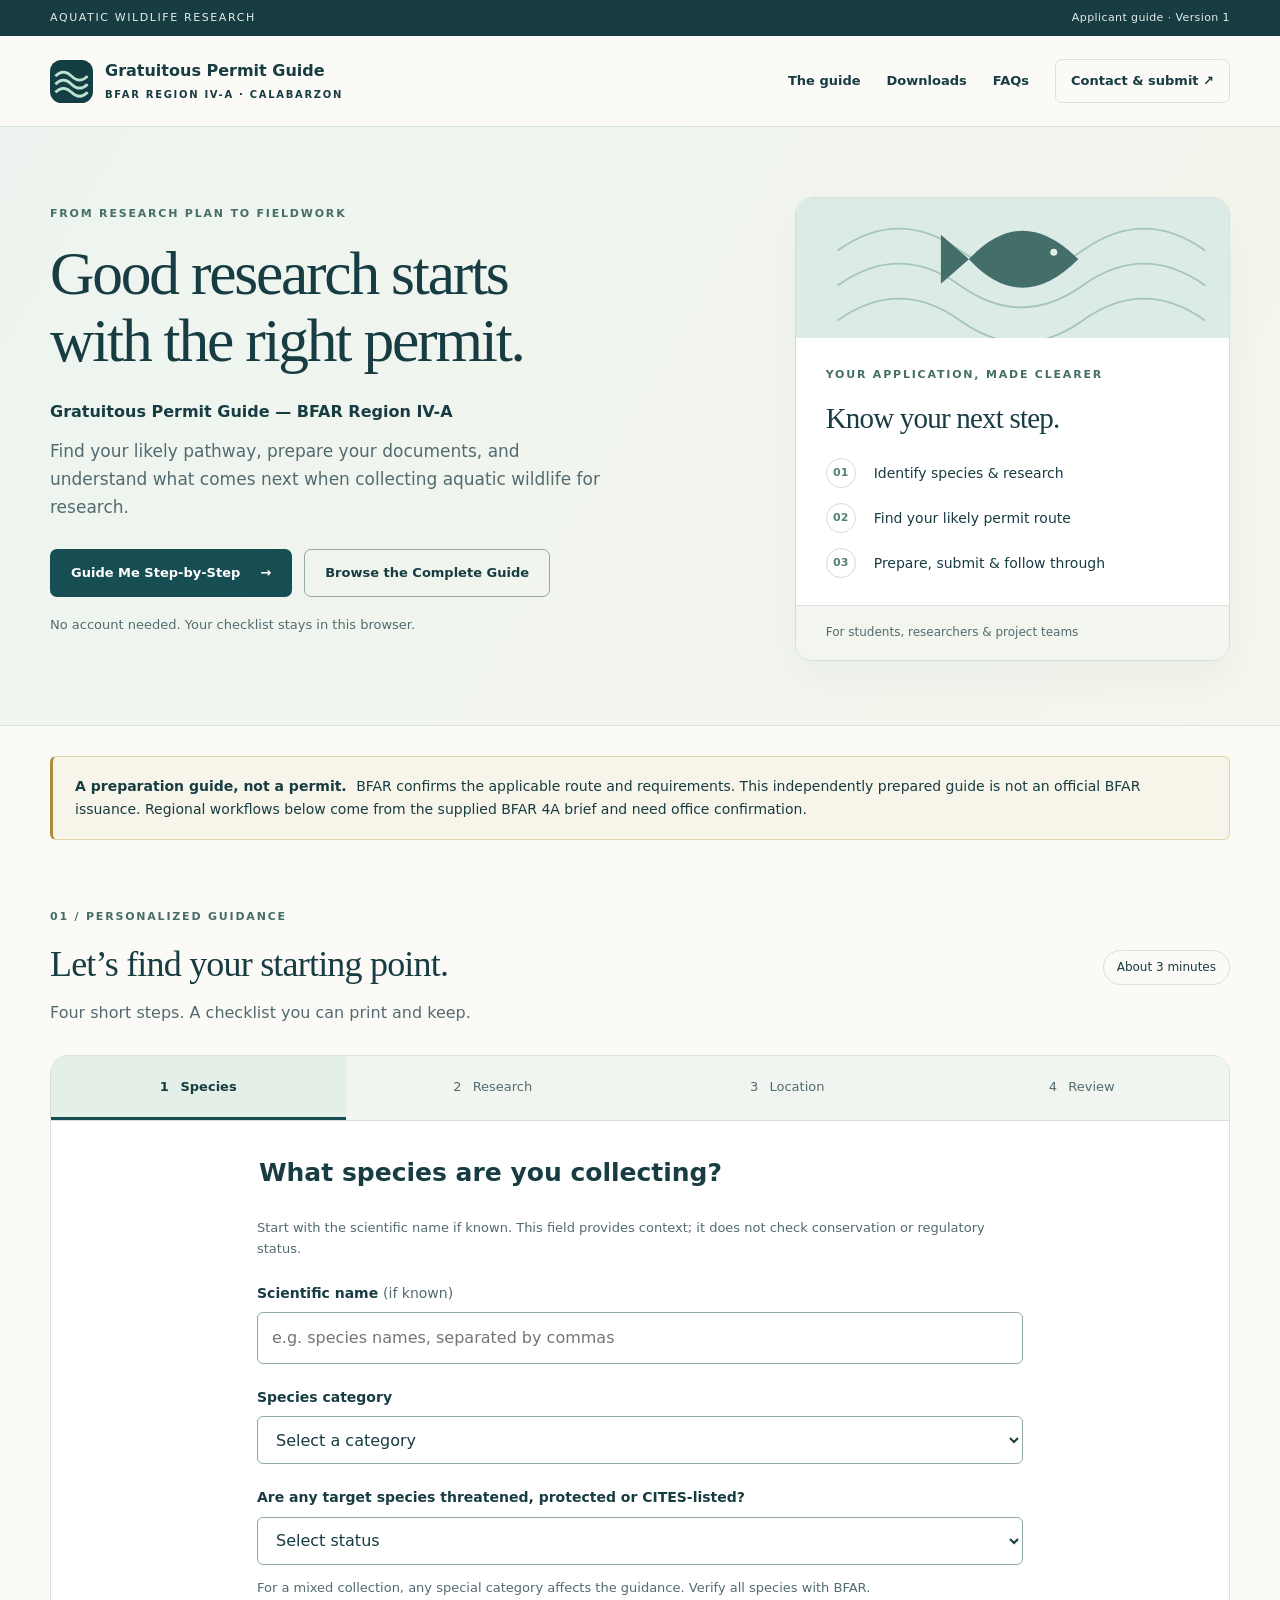
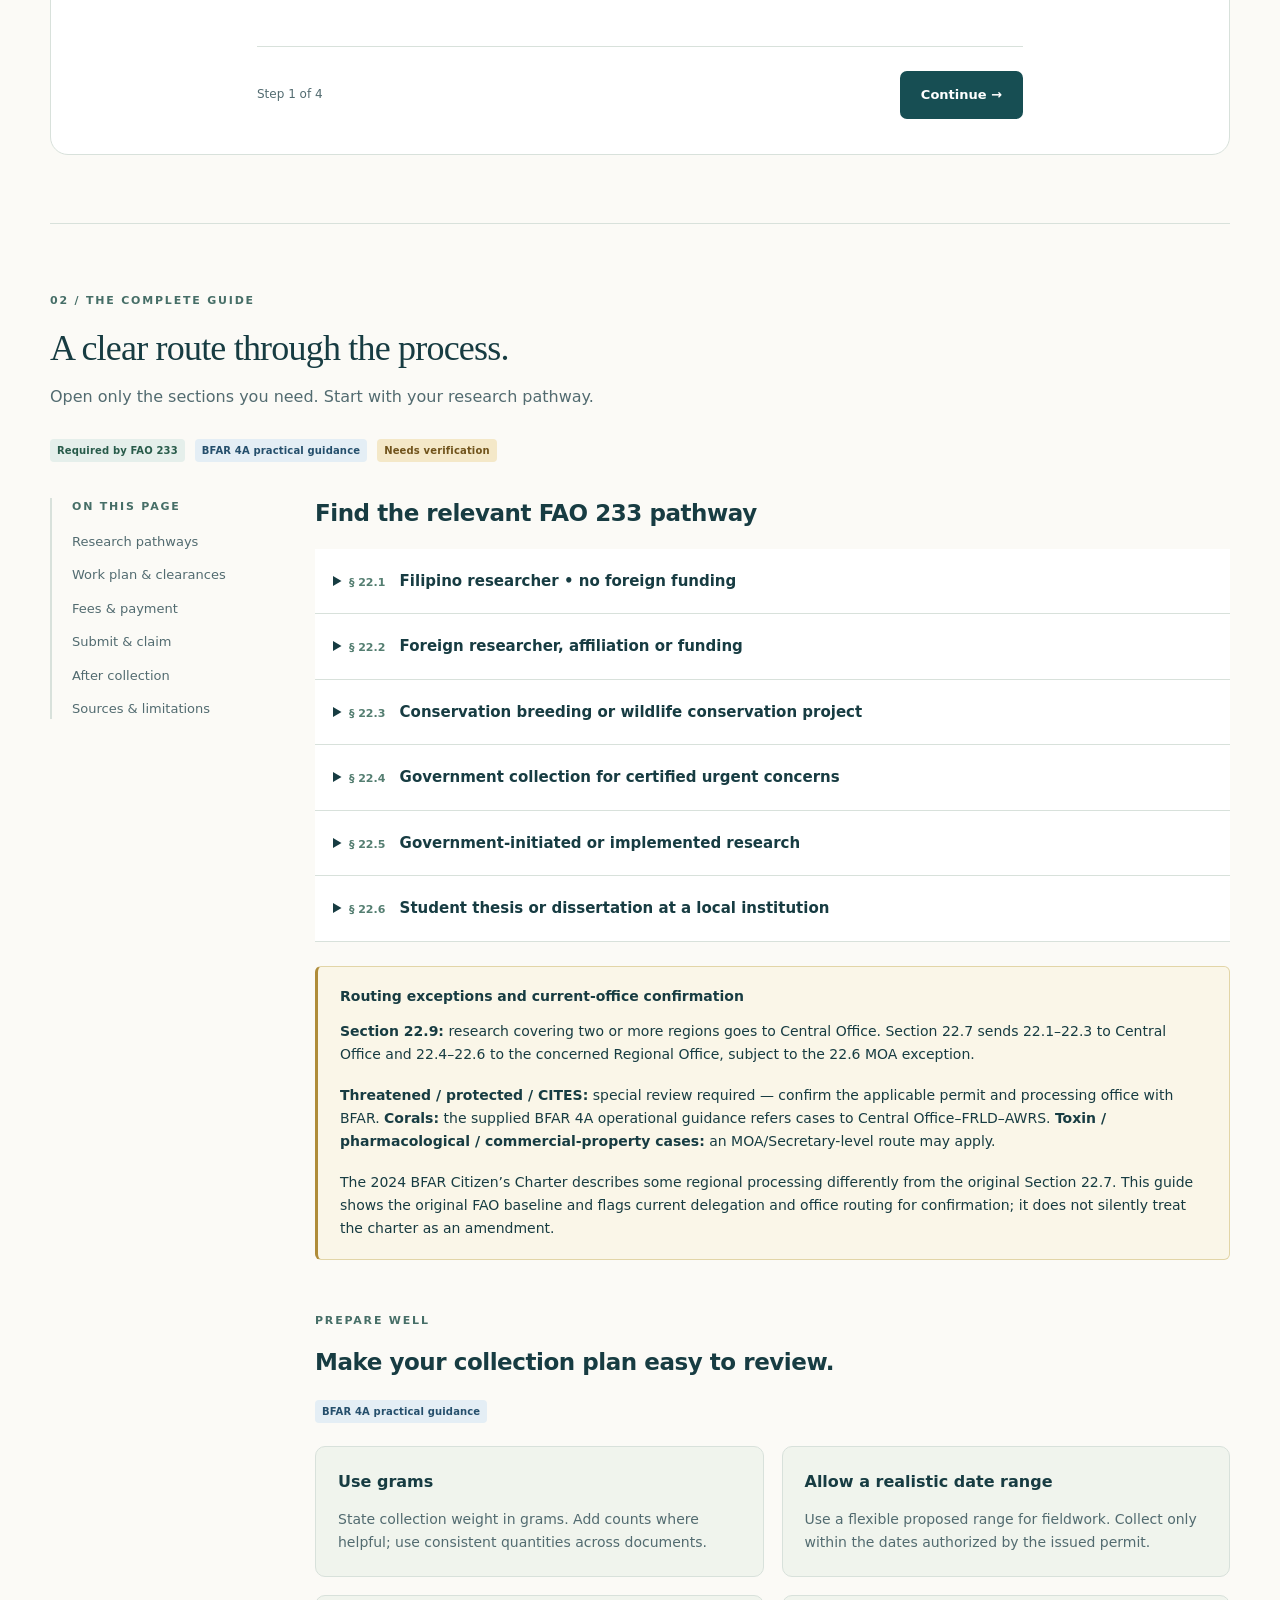
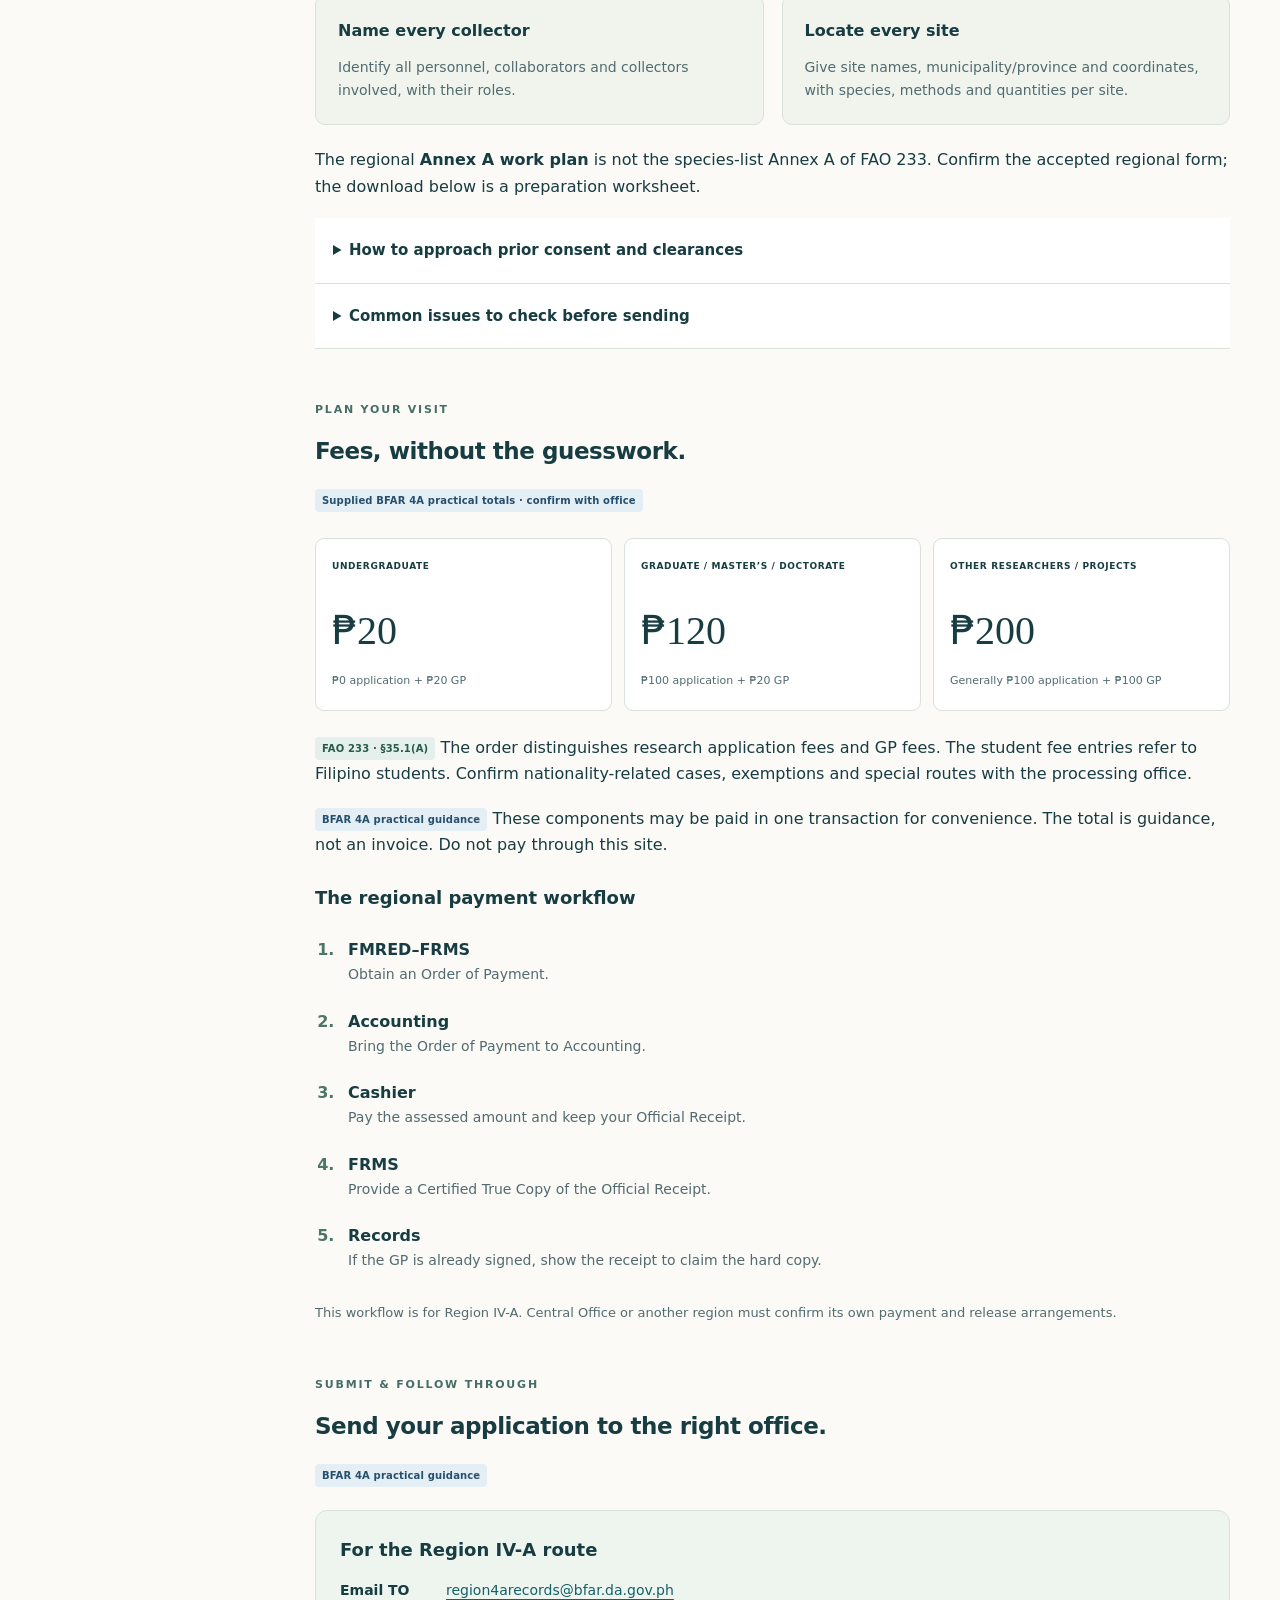
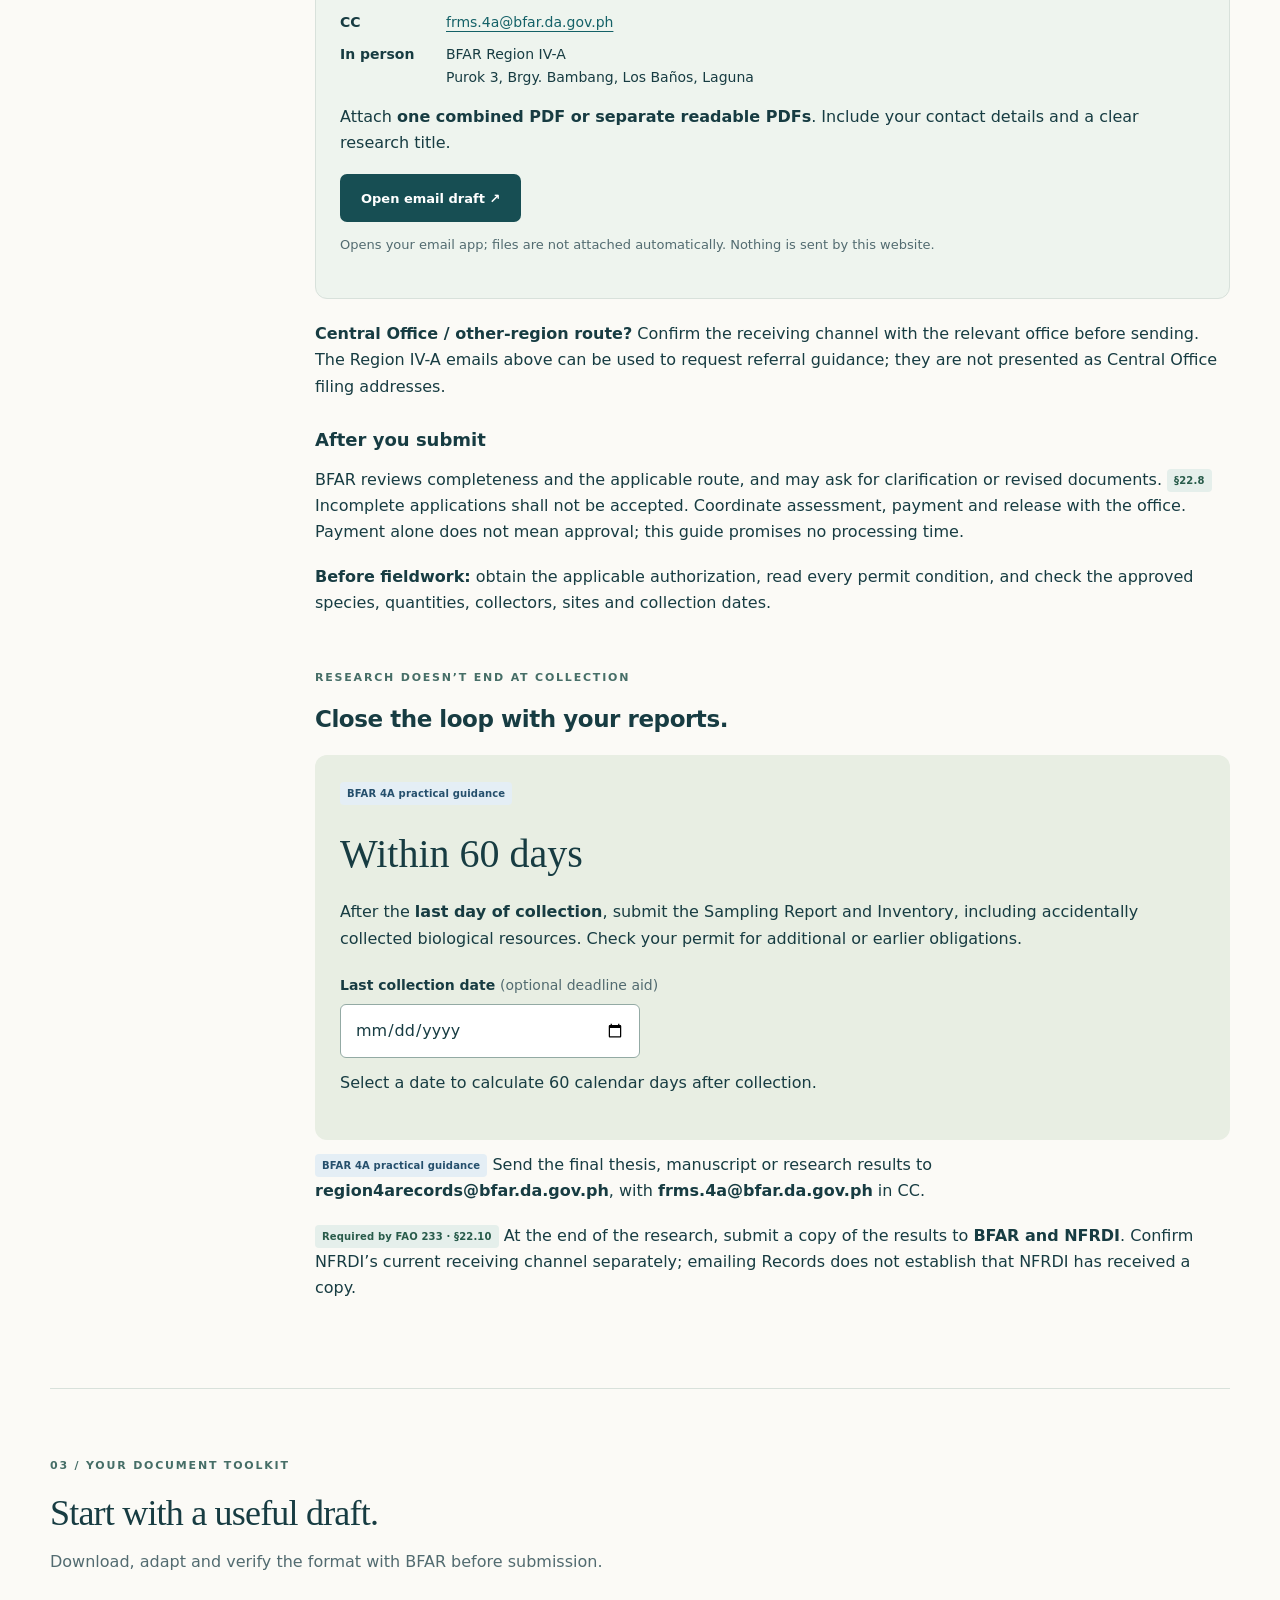
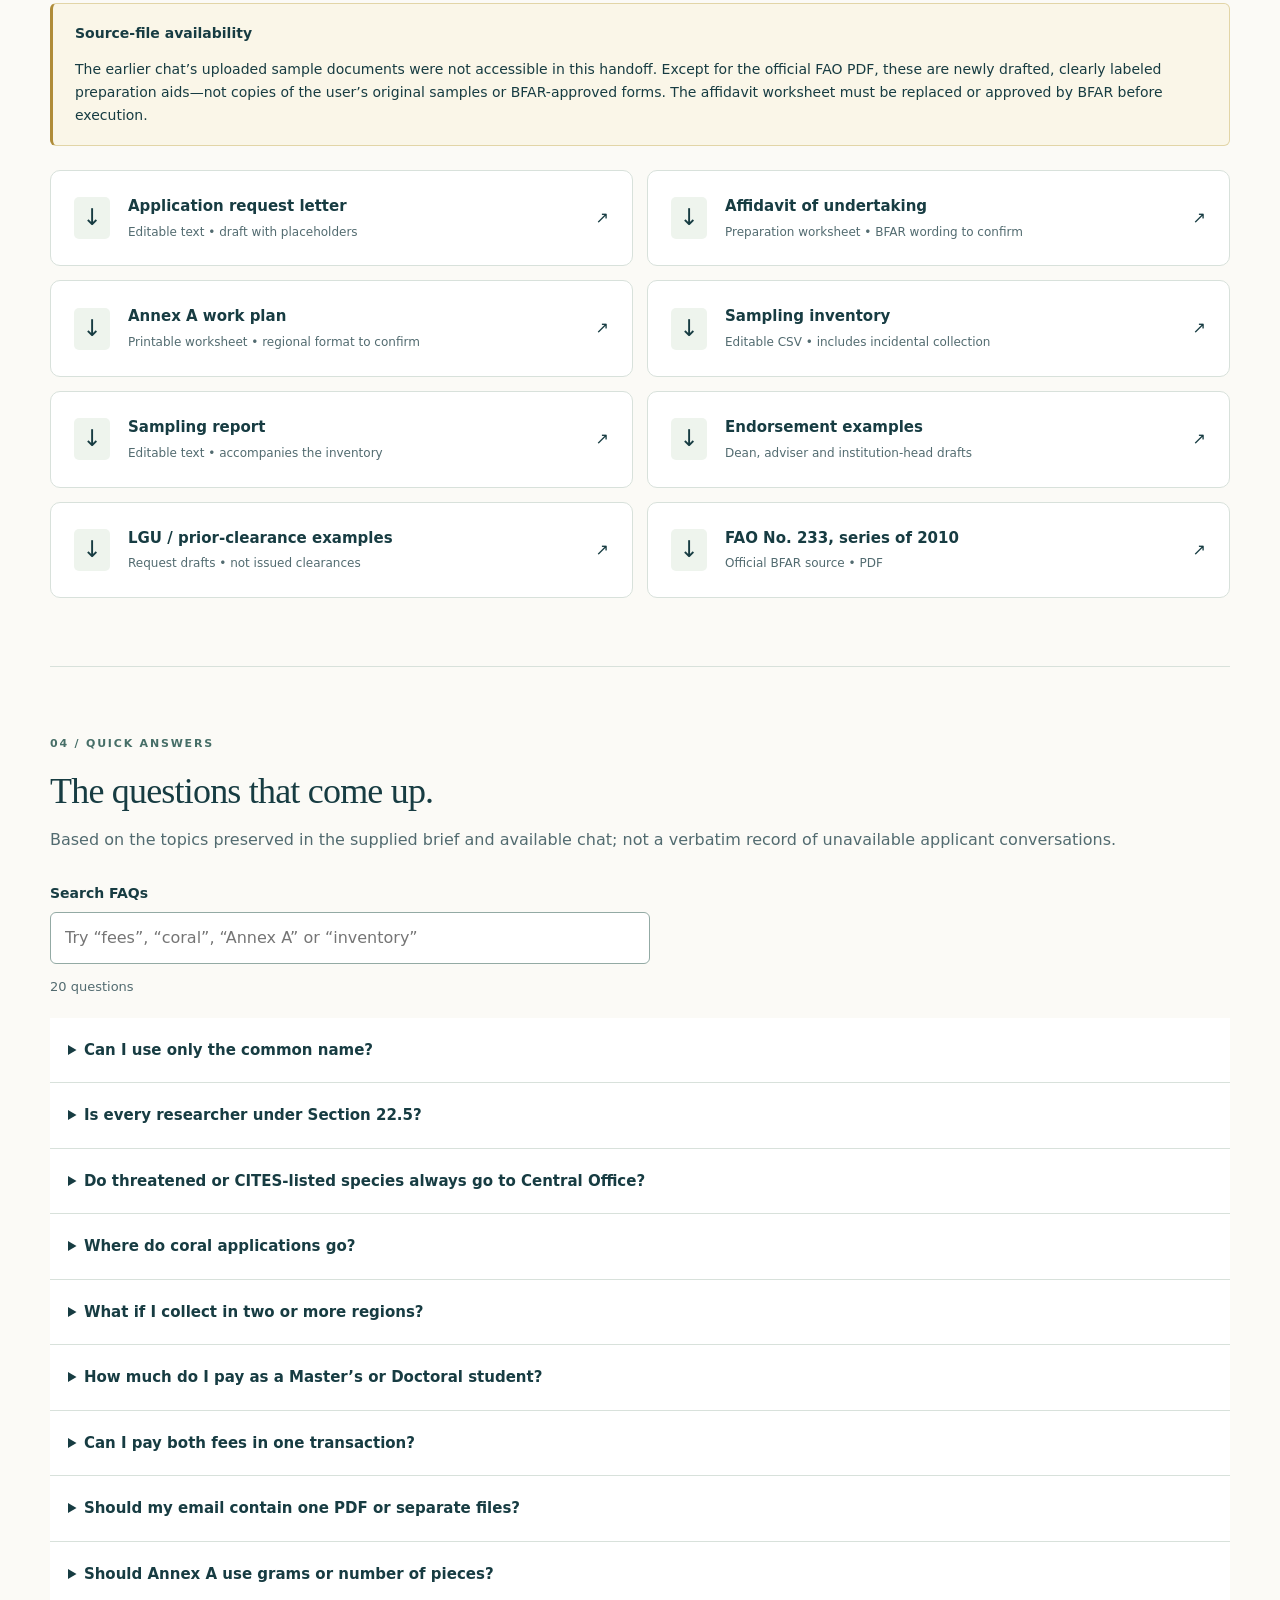
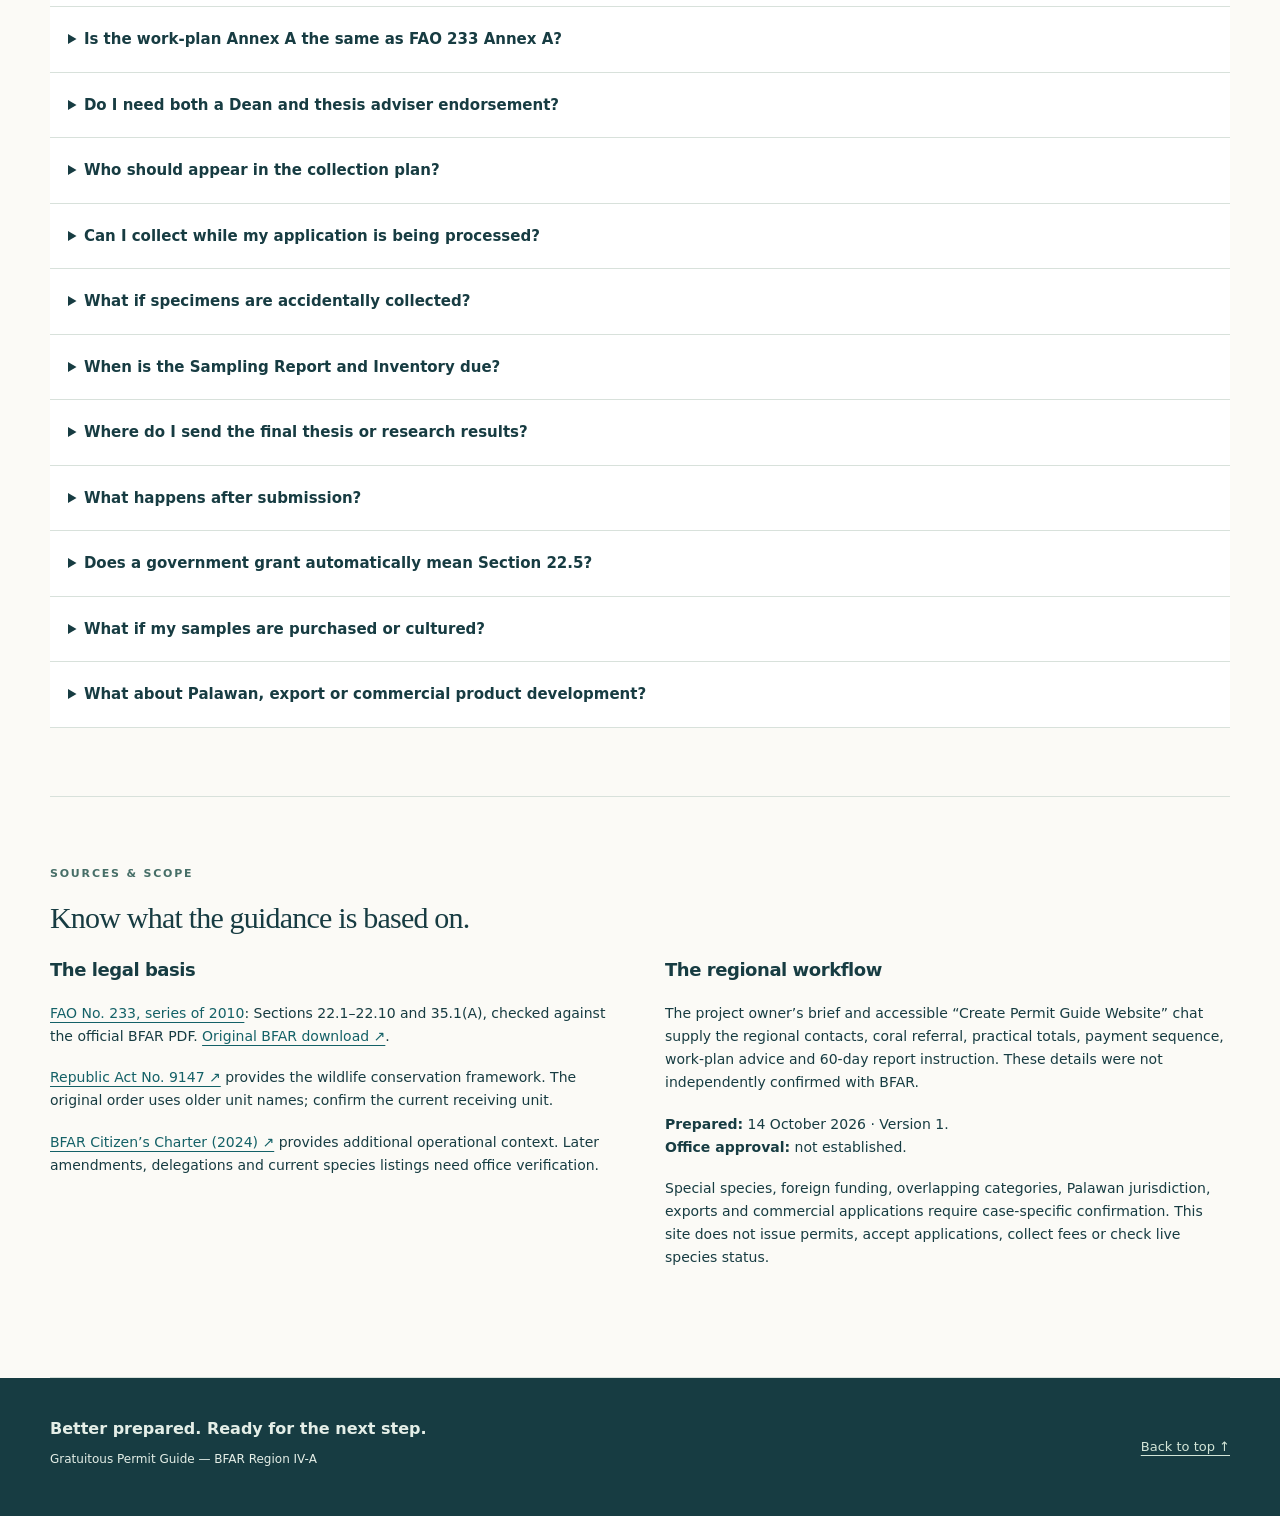
==== index.html @ 5c2b2034 "Add files via upload" ====
<!doctype html>
<html lang="en"><head><meta charset="utf-8"><meta name="viewport" content="width=device-width,initial-scale=1"><meta name="theme-color" content="#123e44"><meta name="description" content="Prepare your aquatic wildlife research permit application: pathways, checklists, fees and BFAR Region IV-A submission guidance."><title>Gratuitous Permit Guide — BFAR Region IV-A</title><link rel="icon" href="assets/mark.svg" type="image/svg+xml"><link rel="stylesheet" href="styles.css"><script defer src="data.js"></script><script defer src="script.js"></script></head>
<body><a class="skip-link" href="#main">Skip to main content</a><div class="utility"><div class="wrap">AQUATIC WILDLIFE RESEARCH <span>Applicant guide · Version 1</span></div></div>
<header class="site-header"><div class="wrap header-inner"><a class="brand" href="#home" aria-label="Permit guide home"><img src="assets/mark.svg" alt="" width="43" height="43"><span>Gratuitous Permit Guide<small>BFAR REGION IV-A · CALABARZON</small></span></a><nav aria-label="Main navigation"><a href="#guide">The guide</a><a href="#downloads">Downloads</a><a href="#faqs">FAQs</a><a href="#contact" class="contact-nav">Contact & submit ↗</a></nav></div></header>
<main id="main"><section class="hero" id="home"><div class="wrap hero-grid"><div><p class="eyebrow">FROM RESEARCH PLAN TO FIELDWORK</p><h1>Good research starts<br>with the right permit.</h1><p class="hero-copy">Gratuitous Permit Guide — BFAR Region IV-A</p><p class="hero-sub">Find your likely pathway, prepare your documents, and understand what comes next when collecting aquatic wildlife for research.</p><div class="hero-actions"><a href="#wizard" class="button primary" id="start-guide">Guide Me Step-by-Step <span aria-hidden="true">→</span></a><a href="#guide" class="button secondary">Browse the Complete Guide</a></div><p class="micro">No account needed. Your checklist stays in this browser.</p></div><aside class="hero-card"><div class="water-art" aria-hidden="true"><svg viewBox="0 0 400 160"><path d="M0 60Q70 10 140 60T280 60T420 60M0 100Q70 50 140 100T280 100T420 100M0 140Q70 90 140 140T280 140T420 140"/><path class="fish" d="M150 70Q210 5 275 70Q210 135 150 70L118 42V98Z"/><circle cx="247" cy="62" r="4"/></svg></div><p class="eyebrow">YOUR APPLICATION, MADE CLEARER</p><h2>Know your next step.</h2><ol class="hero-steps"><li><b>01</b> Identify species & research</li><li><b>02</b> Find your likely permit route</li><li><b>03</b> Prepare, submit & follow through</li></ol><div class="card-foot">For students, researchers & project teams</div></aside></div></section>
<div class="wrap"><div class="notice intro-notice"><strong>A preparation guide, not a permit.</strong> BFAR confirms the applicable route and requirements. This independently prepared guide is not an official BFAR issuance. Regional workflows below come from the supplied BFAR 4A brief and need office confirmation.</div>
<section id="wizard" class="section wizard-section"><div class="section-heading"><div><p class="eyebrow">01 / PERSONALIZED GUIDANCE</p><h2>Let’s find your starting point.</h2><p>Four short steps. A checklist you can print and keep.</p></div><span class="pill">About 3 minutes</span></div><noscript><div class="notice">Enable JavaScript to use the interactive guide. All pathways, fees, downloads and submission instructions remain available in the complete guide below.</div></noscript>
<div id="wizard-app" hidden><ol class="stepper" aria-label="Guide progress"><li aria-current="step">1 <span>Species</span></li><li>2 <span>Research</span></li><li>3 <span>Location</span></li><li>4 <span>Review</span></li></ol><form id="permit-form" novalidate>
<fieldset class="wizard-step"><legend>What species are you collecting?</legend><p class="help">Start with the scientific name if known. This field provides context; it does not check conservation or regulatory status.</p><label for="scientific">Scientific name <span class="optional">(if known)</span></label><input id="scientific" name="scientific" maxlength="400" placeholder="e.g. species names, separated by commas" autocomplete="off"><label for="species">Species category</label><select id="species" name="species" required><option value="">Select a category</option><option value="general">General aquatic species</option><option value="coral">Coral (including a mixed collection with coral)</option><option value="protected">Threatened / protected species</option><option value="cites">CITES-listed species</option><option value="properties">Known toxin / pharmacological / commercial properties</option><option value="unknown">I’m not sure</option></select><label for="status">Are any target species threatened, protected or CITES-listed?</label><select id="status" name="status" required><option value="">Select status</option><option value="no">None identified after checking</option><option value="yes">Yes</option><option value="unknown">Not yet verified</option></select><p class="help">For a mixed collection, any special category affects the guidance. Verify all species with BFAR.</p></fieldset>
<fieldset class="wizard-step" hidden><legend>What best describes your research?</legend><label for="applicant">Applicant category</label><select id="applicant" name="applicant" required><option value="">Select applicant</option><option value="undergrad">Undergraduate student</option><option value="graduate">Graduate / Master’s / Doctoral student</option><option value="researcher">Faculty / individual researcher / project team</option><option value="government">Government agency</option><option value="ngo">NGO / private organization</option><option value="foreign">Foreign researcher</option><option value="unknown">Not sure</option></select><label for="purpose">Research type</label><select id="purpose" name="purpose" required><option value="">Select research type</option><option value="thesis">Thesis / dissertation at a local academic institution</option><option value="government">Government-initiated or implemented research</option><option value="urgent">Government collection for a certified urgent concern</option><option value="conservation">Conservation breeding / propagation / wildlife conservation</option><option value="research">Other scientific research</option><option value="commercial">Commercial product development / bioprospecting</option><option value="unknown">Not sure</option></select><label for="foreign">Foreign nationality, institutional affiliation or funding?</label><select id="foreign" name="foreign" required><option value="">Select an answer</option><option value="no">No — Filipino applicant, no foreign affiliation/funding</option><option value="yes">Yes — at least one applies</option><option value="unknown">Not sure / funding not finalized</option></select><p class="help">A government grant alone does not automatically establish Section 22.5. Select who initiated or implements the research.</p></fieldset>
<fieldset class="wizard-step" hidden><legend>Where and how will you collect?</legend><label for="geography">Collection geography</label><select id="geography" name="geography" required><option value="">Select geography</option><option value="4a">One region: Region IV-A only</option><option value="other">One other region (outside Palawan)</option><option value="multi">Two or more regions</option><option value="palawan">Palawan involved — jurisdiction to confirm</option><option value="unknown">Sites not finalized</option></select><label for="sites">Collection sites / coordinates <span class="optional">(optional planning notes)</span></label><textarea id="sites" name="sites" rows="2" maxlength="800" placeholder="Municipality, province, site and coordinates if known"></textarea><label for="source">Source of specimens</label><select id="source" name="source" required><option value="">Select source</option><option value="wild">Wild / natural habitat (including mixed sources)</option><option value="cultured">Cultured / purchased / existing specimens only</option><option value="unknown">Not yet confirmed</option></select><label for="clearance">Special site conditions</label><select id="clearance" name="clearance" required><option value="">Select an answer</option><option value="yes">Protected area, ancestral domain or private/tenurial rights involved</option><option value="no">None identified</option><option value="unknown">Not yet checked</option></select></fieldset>
<fieldset class="wizard-step" hidden><legend>Check for special review.</legend><label for="properties">Any known toxin, residue, pharmacological or commercial-property issue?</label><select id="properties" name="properties" required><option value="">Select an answer</option><option value="yes">Yes</option><option value="no">None identified</option><option value="unknown">Not sure</option></select><label for="export">Will specimens or derivatives be sent outside the Philippines?</label><select id="export" name="export" required><option value="">Select an answer</option><option value="no">No</option><option value="yes">Yes</option><option value="unknown">Not decided</option></select><div class="notice"><strong>Before you continue</strong><p>Your answers produce indicative guidance, not approval or a live species-status determination. Unknown details and overlapping pathways will be flagged for BFAR review.</p></div><div id="answer-review"></div></fieldset>
<p id="form-error" role="alert"></p><div class="form-actions"><button type="button" class="button secondary" id="back">← Back</button><span id="step-count">Step 1 of 4</span><button type="submit" class="button primary" id="next">Continue →</button></div></form></div>
<section id="result" hidden aria-labelledby="result-title"><div class="result-banner"><p class="eyebrow">YOUR PREPARATION PLAN</p><h2 id="result-title" tabindex="-1">Your likely pathway</h2><p>Keep this plan with your application. BFAR makes the final determination.</p></div><div id="result-content"></div><div class="result-actions"><button class="button primary" id="print-result">Print / save as PDF</button><button class="button secondary" id="edit-answers">Edit answers</button><button class="text-button" id="reset-checklist">Clear this checklist</button></div><p id="storage-status" class="help" role="status"></p></section></section>
<section id="guide" class="section"><div class="section-heading"><div><p class="eyebrow">02 / THE COMPLETE GUIDE</p><h2>A clear route through the process.</h2><p>Open only the sections you need. Start with your research pathway.</p></div></div><div class="legend"><span class="tag legal">Required by FAO 233</span><span class="tag practice">BFAR 4A practical guidance</span><span class="tag verify">Needs verification</span></div><div class="guide-layout"><aside class="guide-index"><p class="eyebrow">ON THIS PAGE</p><a href="#pathways">Research pathways</a><a href="#work-plan">Work plan & clearances</a><a href="#fees">Fees & payment</a><a href="#contact">Submit & claim</a><a href="#after">After collection</a><a href="#sources">Sources & limitations</a></aside><div><article id="pathways"><h3>Find the relevant FAO 233 pathway</h3><details><summary><span class="section-no">§ 22.1</span> Filipino researcher • no foreign funding</summary><div class="detail-body"><p><span class="tag legal">Required by FAO 233</span> Section 22.1. Baseline processing: BFAR Central Office under Section 22.7; see exceptions below.</p><ul><li>Letter of application</li><li>Non-refundable application fee</li><li>Personal résumé</li><li>Brief research description or project proposal</li><li>Endorsement from the head of the affiliated institution; for an independent researcher, endorsement by a recognized expert from a research/academic institution or conservation organization</li><li>Site-appropriate prior consent or clearance: Indigenous Peoples’ FPIC, or concerned LGU clearance in consultation with FARMC; PAMB for protected areas, relevant rights holders and other agencies as applicable. Confirm which applies to each site; these are not interchangeable blanket clearances.</li><li>Affidavit of Undertaking; MOA with the Secretary instead where the specified toxin/pharmacological/commercial-property condition applies</li><li>GP issued by the Secretary if collection is from the wild, after completing requirements</li></ul></div></details><details><summary><span class="section-no">§ 22.2</span> Foreign researcher, affiliation or funding</summary><div class="detail-body"><p><span class="tag legal">Required by FAO 233</span> Section 22.2. Baseline processing: BFAR Central Office under Section 22.7; see exceptions below.</p><ul><li>Letter of application</li><li>Institutional profile or personal résumé</li><li>Brief research description or project proposal</li><li>Disclosure of the source of research funds</li><li>Local institution as research collaborator/counterpart and consent letter from its head</li><li>Site-appropriate prior consent or clearance: Indigenous Peoples’ FPIC, or concerned LGU clearance in consultation with FARMC; PAMB for protected areas, relevant rights holders and other agencies as applicable. Confirm which applies to each site; these are not interchangeable blanket clearances.</li><li>Non-refundable application fee</li><li>MOA between the Secretary and the proponent</li><li>GP issued by the Secretary for wild collection after completing requirements</li></ul></div></details><details><summary><span class="section-no">§ 22.3</span> Conservation breeding or wildlife conservation project</summary><div class="detail-body"><p><span class="tag legal">Required by FAO 233</span> Section 22.3. Baseline processing: BFAR Central Office under Section 22.7; see exceptions below.</p><ul><li>Letter of intent</li><li>Research/project proposal</li><li>Habitat restoration, protection and management plan for reintroduction/restocking of captive-bred individuals (captive-breeding projects only)</li><li>Acceptance letter from local collaborators (foreign applicants only)</li><li>Institutional or organizational profile</li><li>Endorsement from the institution/organization head</li><li>Disclosure of project funding source</li><li>Prior clearance under Rule 7.4 of Joint DA–DENR–PCSD AO No. 1; confirm site-specific authorities</li><li>Non-refundable application and processing fees</li></ul></div></details><details><summary><span class="section-no">§ 22.4</span> Government collection for certified urgent concerns</summary><div class="detail-body"><p><span class="tag legal">Required by FAO 233</span> Section 22.4. Conditional exemption from the scientific-research rule; confirm eligibility with BFAR.</p><ul><li>Certification by the government agency that collection addresses an urgent concern covered by Section 22.4</li><li>Prior notice to BFAR</li><li>Written research results and recommended plan of action to BFAR</li></ul></div></details><details><summary><span class="section-no">§ 22.5</span> Government-initiated or implemented research</summary><div class="detail-body"><p><span class="tag legal">Required by FAO 233</span> Section 22.5. Baseline processing: Concerned BFAR Regional Office under Section 22.7; see exceptions below.</p><ul><li>Letter of intent/application</li><li>Approved Work and Financial Plan</li><li>Research proposal</li><li>Site-appropriate prior consent or clearance: Indigenous Peoples’ FPIC, or concerned LGU clearance in consultation with FARMC; PAMB for protected areas, relevant rights holders and other agencies as applicable. Confirm which applies to each site; these are not interchangeable blanket clearances.</li><li>Grant or other agreement covering research funding</li><li>GP issued by the Regional Director for wild collection after completing requirements</li></ul></div></details><details><summary><span class="section-no">§ 22.6</span> Student thesis or dissertation at a local institution</summary><div class="detail-body"><p><span class="tag legal">Required by FAO 233</span> Section 22.6. Baseline processing: Concerned BFAR Regional Office under Section 22.7; see exceptions below.</p><ul><li>Letter of application</li><li>Certified true copy of the approved thesis proposal</li><li>Endorsement letters from the concerned Dean and thesis adviser</li><li>Site-appropriate prior consent or clearance: Indigenous Peoples’ FPIC, or concerned LGU clearance in consultation with FARMC; PAMB for protected areas, relevant rights holders and other agencies as applicable. Confirm which applies to each site; these are not interchangeable blanket clearances.</li><li>Non-refundable application fee for graduate students</li><li>Affidavit of Undertaking; MOA between the Secretary and the student where the specified toxin/pharmacological/commercial-property condition applies</li><li>GP issued by the Regional Director, or by the Secretary for species covered by MOA, for wild collection after completing requirements</li></ul></div></details><div class="notice"><strong>Routing exceptions and current-office confirmation</strong><p><b>Section 22.9:</b> research covering two or more regions goes to Central Office. Section 22.7 sends 22.1–22.3 to Central Office and 22.4–22.6 to the concerned Regional Office, subject to the 22.6 MOA exception.</p><p><b>Threatened / protected / CITES:</b> special review required — confirm the applicable permit and processing office with BFAR. <b>Corals:</b> the supplied BFAR 4A operational guidance refers cases to Central Office–FRLD–AWRS. <b>Toxin / pharmacological / commercial-property cases:</b> an MOA/Secretary-level route may apply.</p><p>The 2024 BFAR Citizen’s Charter describes some regional processing differently from the original Section 22.7. This guide shows the original FAO baseline and flags current delegation and office routing for confirmation; it does not silently treat the charter as an amendment.</p></div></article>
<article id="work-plan"><p class="eyebrow">PREPARE WELL</p><h3>Make your collection plan easy to review.</h3><span class="tag practice">BFAR 4A practical guidance</span><div class="mini-grid"><div class="small-card"><b>Use grams</b><p>State collection weight in grams. Add counts where helpful; use consistent quantities across documents.</p></div><div class="small-card"><b>Allow a realistic date range</b><p>Use a flexible proposed range for fieldwork. Collect only within the dates authorized by the issued permit.</p></div><div class="small-card"><b>Name every collector</b><p>Identify all personnel, collaborators and collectors involved, with their roles.</p></div><div class="small-card"><b>Locate every site</b><p>Give site names, municipality/province and coordinates, with species, methods and quantities per site.</p></div></div><p>The regional <b>Annex A work plan</b> is not the species-list Annex A of FAO 233. Confirm the accepted regional form; the download below is a preparation worksheet.</p><details><summary>How to approach prior consent and clearances</summary><div class="detail-body"><span class="tag legal">Required by FAO 233 · applicable subsections</span><p>Site-appropriate prior consent or clearance: Indigenous Peoples’ FPIC, or concerned LGU clearance in consultation with FARMC; PAMB for protected areas, relevant rights holders and other agencies as applicable. Confirm which applies to each site; these are not interchangeable blanket clearances.</p><p>Identify each collection site first, then ask BFAR which authority must issue the consent or clearance. Do not substitute a generic LGU letter for Indigenous Peoples’ FPIC or PAMB clearance where applicable.</p></div></details><details><summary>Common issues to check before sending</summary><div class="detail-body"><ul><li>Scientific names and quantities match across the letter, proposal and work plan.</li><li>Dean and adviser endorsements are included for the student pathway.</li><li>Scans are readable; signatures and certifications required for your pathway are present.</li><li>All sites, collectors, funding sources and special species concerns are disclosed.</li><li>Use the correct current BFAR format; illustrative downloads are not approved forms.</li></ul></div></details></article>
<article id="fees"><p class="eyebrow">PLAN YOUR VISIT</p><h3>Fees, without the guesswork.</h3><span class="tag practice">Supplied BFAR 4A practical totals · confirm with office</span><div class="fee-grid"><div class="fee-card"><small>UNDERGRADUATE</small><strong>₱20</strong><p>₱0 application + ₱20 GP</p></div><div class="fee-card"><small>GRADUATE / MASTER’S / DOCTORATE</small><strong>₱120</strong><p>₱100 application + ₱20 GP</p></div><div class="fee-card"><small>OTHER RESEARCHERS / PROJECTS</small><strong>₱200</strong><p>Generally ₱100 application + ₱100 GP</p></div></div><p><span class="tag legal">FAO 233 · §35.1(A)</span> The order distinguishes research application fees and GP fees. The student fee entries refer to Filipino students. Confirm nationality-related cases, exemptions and special routes with the processing office.</p><p><span class="tag practice">BFAR 4A practical guidance</span> These components may be paid in one transaction for convenience. The total is guidance, not an invoice. Do not pay through this site.</p><h4>The regional payment workflow</h4><ol class="flow"><li><b>FMRED–FRMS</b><span>Obtain an Order of Payment.</span></li><li><b>Accounting</b><span>Bring the Order of Payment to Accounting.</span></li><li><b>Cashier</b><span>Pay the assessed amount and keep your Official Receipt.</span></li><li><b>FRMS</b><span>Provide a Certified True Copy of the Official Receipt.</span></li><li><b>Records</b><span>If the GP is already signed, show the receipt to claim the hard copy.</span></li></ol><p class="help">This workflow is for Region IV-A. Central Office or another region must confirm its own payment and release arrangements.</p></article>
<article id="contact"><p class="eyebrow">SUBMIT & FOLLOW THROUGH</p><h3>Send your application to the right office.</h3><span class="tag practice">BFAR 4A practical guidance</span><div class="contact-card"><h4>For the Region IV-A route</h4><dl><dt>Email TO</dt><dd><a href="mailto:region4arecords@bfar.da.gov.ph?cc=frms.4a%40bfar.da.gov.ph">region4arecords@bfar.da.gov.ph</a></dd><dt>CC</dt><dd><a href="mailto:frms.4a@bfar.da.gov.ph">frms.4a@bfar.da.gov.ph</a></dd><dt>In person</dt><dd>BFAR Region IV-A<br>Purok 3, Brgy. Bambang, Los Baños, Laguna</dd></dl><p>Attach <b>one combined PDF or separate readable PDFs</b>. Include your contact details and a clear research title.</p><a class="button primary" href="mailto:region4arecords@bfar.da.gov.ph?cc=frms.4a%40bfar.da.gov.ph&subject=Gratuitous%20Permit%20Application">Open email draft ↗</a><p class="help">Opens your email app; files are not attached automatically. Nothing is sent by this website.</p></div><p><b>Central Office / other-region route?</b> Confirm the receiving channel with the relevant office before sending. The Region IV-A emails above can be used to request referral guidance; they are not presented as Central Office filing addresses.</p><h4>After you submit</h4><p>BFAR reviews completeness and the applicable route, and may ask for clarification or revised documents. <span class="tag legal">§22.8</span> Incomplete applications shall not be accepted. Coordinate assessment, payment and release with the office. Payment alone does not mean approval; this guide promises no processing time.</p><p><b>Before fieldwork:</b> obtain the applicable authorization, read every permit condition, and check the approved species, quantities, collectors, sites and collection dates.</p></article>
<article id="after"><p class="eyebrow">RESEARCH DOESN’T END AT COLLECTION</p><h3>Close the loop with your reports.</h3><div class="deadline-card"><span class="tag practice">BFAR 4A practical guidance</span><strong>Within 60 days</strong><p>After the <b>last day of collection</b>, submit the Sampling Report and Inventory, including accidentally collected biological resources. Check your permit for additional or earlier obligations.</p><label for="last-date">Last collection date <span class="optional">(optional deadline aid)</span></label><input type="date" id="last-date"><p id="deadline" role="status">Select a date to calculate 60 calendar days after collection.</p></div><p><span class="tag practice">BFAR 4A practical guidance</span> Send the final thesis, manuscript or research results to <b>region4arecords@bfar.da.gov.ph</b>, with <b>frms.4a@bfar.da.gov.ph</b> in CC.</p><p><span class="tag legal">Required by FAO 233 · §22.10</span> At the end of the research, submit a copy of the results to <b>BFAR and NFRDI</b>. Confirm NFRDI’s current receiving channel separately; emailing Records does not establish that NFRDI has received a copy.</p></article></div></div></section>
<section id="downloads" class="section downloads-section"><div class="section-heading"><div><p class="eyebrow">03 / YOUR DOCUMENT TOOLKIT</p><h2>Start with a useful draft.</h2><p>Download, adapt and verify the format with BFAR before submission.</p></div></div><div class="notice"><strong>Source-file availability</strong><p>The earlier chat’s uploaded sample documents were not accessible in this handoff. Except for the official FAO PDF, these are newly drafted, clearly labeled preparation aids—not copies of the user’s original samples or BFAR-approved forms. The affidavit worksheet must be replaced or approved by BFAR before execution.</p></div><div class="download-grid"><a class="download-card" href="downloads/application-request-letter.txt" download><span class="file-icon">↓</span><span><strong>Application request letter</strong><small>Editable text • draft with placeholders</small></span><span aria-hidden="true">↗</span></a><a class="download-card" href="downloads/affidavit-of-undertaking.txt" download><span class="file-icon">↓</span><span><strong>Affidavit of undertaking</strong><small>Preparation worksheet • BFAR wording to confirm</small></span><span aria-hidden="true">↗</span></a><a class="download-card" href="downloads/annex-a-work-plan.html" download><span class="file-icon">↓</span><span><strong>Annex A work plan</strong><small>Printable worksheet • regional format to confirm</small></span><span aria-hidden="true">↗</span></a><a class="download-card" href="downloads/inventory-format.csv" download><span class="file-icon">↓</span><span><strong>Sampling inventory</strong><small>Editable CSV • includes incidental collection</small></span><span aria-hidden="true">↗</span></a><a class="download-card" href="downloads/sampling-report.txt" download><span class="file-icon">↓</span><span><strong>Sampling report</strong><small>Editable text • accompanies the inventory</small></span><span aria-hidden="true">↗</span></a><a class="download-card" href="downloads/endorsement-examples.txt" download><span class="file-icon">↓</span><span><strong>Endorsement examples</strong><small>Dean, adviser and institution-head drafts</small></span><span aria-hidden="true">↗</span></a><a class="download-card" href="downloads/prior-clearance-examples.txt" download><span class="file-icon">↓</span><span><strong>LGU / prior-clearance examples</strong><small>Request drafts • not issued clearances</small></span><span aria-hidden="true">↗</span></a><a class="download-card" href="downloads/FAO-233-s-2010.pdf" download><span class="file-icon">↓</span><span><strong>FAO No. 233, series of 2010</strong><small>Official BFAR source • PDF</small></span><span aria-hidden="true">↗</span></a></div></section>
<section id="faqs" class="section"><div class="section-heading"><div><p class="eyebrow">04 / QUICK ANSWERS</p><h2>The questions that come up.</h2><p>Based on the topics preserved in the supplied brief and available chat; not a verbatim record of unavailable applicant conversations.</p></div></div><div class="search-box"><label for="faq-search">Search FAQs</label><input type="search" id="faq-search" placeholder="Try “fees”, “coral”, “Annex A” or “inventory”"><p id="faq-count" class="help" role="status">20 questions</p></div><div id="faq-list"><details class="faq-item"><summary>Can I use only the common name?</summary><div class="detail-body"><p>Include the scientific name if known and verify the identification and regulatory status with BFAR. This guide does not look up species status. An unknown status triggers special review.</p></div></details><details class="faq-item"><summary>Is every researcher under Section 22.5?</summary><div class="detail-body"><p>No. Section 22.5 concerns government-initiated or implemented research. Filipino researchers without foreign funding may fall under 22.1; foreign affiliation/funding under 22.2; qualifying conservation projects under 22.3. A fee category does not determine the section.</p></div></details><details class="faq-item"><summary>Do threatened or CITES-listed species always go to Central Office?</summary><div class="detail-body"><p>This guide does not infer a blanket rule from FAO 233. Special review is required: confirm the applicable permit and processing office with BFAR. A GP alone must not be assumed sufficient.</p></div></details><details class="faq-item"><summary>Where do coral applications go?</summary><div class="detail-body"><p>The BFAR 4A operational guidance supplied for this guide refers coral cases to BFAR Central Office – Fisheries Regulatory and Licensing Division (FRLD) – Aquatic Wildlife Regulatory Section (AWRS). This is regional guidance, not a blanket routing provision quoted from FAO 233.</p></div></details><details class="faq-item"><summary>What if I collect in two or more regions?</summary><div class="detail-body"><p>Section 22.9 directs multi-region research applications to BFAR Central Office. Multiple sites within one region do not by themselves mean multi-region research.</p></div></details><details class="faq-item"><summary>How much do I pay as a Master’s or Doctoral student?</summary><div class="detail-body"><p>The supplied BFAR 4A practical total is ₱120: ₱100 research application fee plus ₱20 GP fee. Undergraduate Filipino students: ₱20 total. Other researchers/project-based applicants: generally ₱200 total. Confirm special cases, nationality-related eligibility and exemptions with the processing office.</p></div></details><details class="faq-item"><summary>Can I pay both fees in one transaction?</summary><div class="detail-body"><p>Yes, the supplied regional workflow allows one transaction for convenience. FAO 233 still distinguishes the research application and GP fee components. Get the Order of Payment first; this website does not take payments.</p></div></details><details class="faq-item"><summary>Should my email contain one PDF or separate files?</summary><div class="detail-body"><p>Either one combined PDF or separate readable PDFs is acceptable under the supplied BFAR 4A guidance. Send TO region4arecords@bfar.da.gov.ph and CC frms.4a@bfar.da.gov.ph. Check legibility and that every applicable document is attached.</p></div></details><details class="faq-item"><summary>Should Annex A use grams or number of pieces?</summary><div class="detail-body"><p>The regional work-plan guidance asks for grams. Specify weight in grams; counts may be added for clarity. Identify scientific names, sites/coordinates, methods, all personnel/collectors and a flexible date range. Do not treat the date range as permission to collect before approval.</p></div></details><details class="faq-item"><summary>Is the work-plan Annex A the same as FAO 233 Annex A?</summary><div class="detail-body"><p>No. “Annex A work plan” here refers to the regional application attachment. Annex A in FAO 233 is a species list. The downloadable work-plan worksheet is a newly drafted aid, not the missing regional original.</p></div></details><details class="faq-item"><summary>Do I need both a Dean and thesis adviser endorsement?</summary><div class="detail-body"><p>Section 22.6 lists endorsement letters from the concerned Dean and thesis adviser. The illustrative drafts show both roles; ask BFAR about any proposed combined format.</p></div></details><details class="faq-item"><summary>Who should appear in the collection plan?</summary><div class="detail-body"><p>List all personnel and collectors involved, including collaborators, with their roles. Confirm changes with BFAR and follow the approved permit’s personnel, site, quantity and date conditions.</p></div></details><details class="faq-item"><summary>Can I collect while my application is being processed?</summary><div class="detail-body"><p>An application or payment is not a permit. Wait for the applicable authorization and follow its conditions. Ask the processing office to confirm your collection schedule.</p></div></details><details class="faq-item"><summary>What if specimens are accidentally collected?</summary><div class="detail-body"><p>Include accidentally collected biological resources in the Sampling Report and Inventory under the supplied regional guidance. Report issues promptly to BFAR and follow permit conditions; a later inventory does not authorize collection.</p></div></details><details class="faq-item"><summary>When is the Sampling Report and Inventory due?</summary><div class="detail-body"><p>The supplied regional guidance sets the deadline within 60 days after the last day of collection. Check the issued permit and current BFAR instructions for any additional or earlier obligations.</p></div></details><details class="faq-item"><summary>Where do I send the final thesis or research results?</summary><div class="detail-body"><p>For the regional workflow, email Records and CC FRMS. Section 22.10 also requires a copy of the research results to BFAR and NFRDI. Confirm NFRDI’s current submission channel; do not assume a Records email fulfills that separate submission.</p></div></details><details class="faq-item"><summary>What happens after submission?</summary><div class="detail-body"><p>BFAR checks completeness, evaluates the applicable route and may request clarification or revisions. Section 22.8 says incomplete applications shall not be accepted. Coordinate payment and permit release with the processing office. No processing time is promised by this guide.</p></div></details><details class="faq-item"><summary>Does a government grant automatically mean Section 22.5?</summary><div class="detail-body"><p>No. Confirm whether the research is government-initiated or implemented. Funding alone should not automatically classify a faculty or private project under Section 22.5.</p></div></details><details class="faq-item"><summary>What if my samples are purchased or cultured?</summary><div class="detail-body"><p>Disclose the actual source and seek BFAR advice on coverage and acquisition/transport documents. The Section 22 GP provisions refer to wild collection; this guide does not declare purchased or cultured material exempt.</p></div></details><details class="faq-item"><summary>What about Palawan, export or commercial product development?</summary><div class="detail-body"><p>Seek specific advice on jurisdiction and the applicable permits. This regional guide does not decide Palawan/PCSD, export/CITES or bioprospecting requirements. A research GP must not be assumed to cover them.</p></div></details></div><p id="faq-empty" hidden>No matching questions. Try a broader word, or contact BFAR for guidance.</p></section>
<section id="sources" class="section source-section"><p class="eyebrow">SOURCES & SCOPE</p><h2>Know what the guidance is based on.</h2><div class="mini-grid"><div><h3>The legal basis</h3><p><a href="downloads/FAO-233-s-2010.pdf">FAO No. 233, series of 2010</a>: Sections 22.1–22.10 and 35.1(A), checked against the official BFAR PDF. <a href="https://www.bfar.da.gov.ph/wp-content/uploads/2021/04/FAO-No.-233-s.-2010.pdf">Original BFAR download ↗</a>.</p><p><a href="https://www.officialgazette.gov.ph/2001/07/30/republic-act-no-9147/">Republic Act No. 9147 ↗</a> provides the wildlife conservation framework. The original order uses older unit names; confirm the current receiving unit.</p><p><a href="https://www.bfar.da.gov.ph/wp-content/uploads/2024/03/BFAR_CC_022924.pdf">BFAR Citizen’s Charter (2024) ↗</a> provides additional operational context. Later amendments, delegations and current species listings need office verification.</p></div><div><h3>The regional workflow</h3><p>The project owner’s brief and accessible “Create Permit Guide Website” chat supply the regional contacts, coral referral, practical totals, payment sequence, work-plan advice and 60-day report instruction. These details were not independently confirmed with BFAR.</p><p><b>Prepared:</b> 14 October 2026 · Version 1.<br><b>Office approval:</b> not established.</p><p>Special species, foreign funding, overlapping categories, Palawan jurisdiction, exports and commercial applications require case-specific confirmation. This site does not issue permits, accept applications, collect fees or check live species status.</p></div></div></section></div></main><footer><div class="wrap footer-inner"><div><strong>Better prepared. Ready for the next step.</strong><p>Gratuitous Permit Guide — BFAR Region IV-A</p></div><a href="#home">Back to top ↑</a></div></footer><nav class="mobile-nav" aria-label="Mobile shortcuts"><a href="#wizard">Start guide</a><a href="#guide">Read guide</a><a href="#downloads">Downloads</a><a href="#contact">Submit</a></nav></body></html>
---- styles.css ----
:root{--ink:#173c42;--muted:#526b70;--teal:#174e53;--pale:#edf4ef;--paper:#fbfaf6;--line:#d8e1db;--gold:#d6b964;--white:#fff;--radius:18px}*{box-sizing:border-box}html{scroll-behavior:smooth;scroll-padding-top:110px}body{margin:0;background:var(--paper);color:var(--ink);font:16px/1.65 system-ui,-apple-system,BlinkMacSystemFont,"Segoe UI",sans-serif}a{color:#146167;text-underline-offset:4px}a:hover{text-decoration-thickness:2px}button,input,select,textarea{font:inherit}button,a,input,select,textarea,summary{-webkit-tap-highlight-color:transparent}button{cursor:pointer}a,button{touch-action:manipulation}:focus-visible{outline:3px solid #986c05;outline-offset:4px}[hidden]{display:none!important}.wrap{width:min(1180px,calc(100% - 64px));margin:auto}.utility{background:var(--ink);color:#e4ede8;font-size:11px;letter-spacing:1.6px;padding:9px 0}.utility .wrap{display:flex;justify-content:space-between}.utility span{letter-spacing:.4px}.site-header{background:rgba(251,250,246,.98);border-bottom:1px solid var(--line);position:sticky;top:0;z-index:10}.header-inner{display:flex;align-items:center;justify-content:space-between;gap:25px;min-height:90px}.brand{display:flex;align-items:center;gap:12px;color:var(--ink);font-weight:750;font-size:16px;text-decoration:none;line-height:1.4}.brand small{display:block;font-size:10px;letter-spacing:1.7px;font-weight:550;margin-top:5px}.header-inner nav{display:flex;gap:26px;align-items:center;font-size:13px;font-weight:650}.header-inner nav a{text-decoration:none;color:var(--ink)}.contact-nav{border:1px solid var(--line);padding:10px 15px;border-radius:7px}.hero{background:linear-gradient(120deg,#edf4ef,#f5f6ed);border-bottom:1px solid var(--line);padding:70px 0 64px}.hero-grid{display:grid;grid-template-columns:1.55fr 1fr;gap:70px;align-items:center}.eyebrow{font-size:11px;font-weight:750;letter-spacing:1.8px;margin:0 0 17px;color:#466e67}h1{font-family:Georgia,"Times New Roman",serif;font-weight:500;font-size:clamp(42px,4.8vw,64px);line-height:1.09;letter-spacing:-2.2px;margin:0 0 25px}h2{font-family:Georgia,"Times New Roman",serif;font-weight:500;font-size:36px;letter-spacing:-.8px;line-height:1.2;margin:0 0 14px}h3{font-size:23px;line-height:1.35;letter-spacing:-.45px;margin:0 0 20px}h4{font-size:18px;margin:25px 0 12px}p{margin:12px 0 18px}.hero-copy{font-size:16px;font-weight:650;margin-bottom:12px}.hero-sub{max-width:570px;color:var(--muted);font-size:17px}.hero-actions{display:flex;gap:12px;flex-wrap:wrap;margin-top:28px}.button{display:inline-flex;align-items:center;justify-content:center;gap:20px;border-radius:7px;min-height:48px;padding:12px 20px;font-size:13px;font-weight:700;border:1px solid transparent;text-decoration:none;line-height:1.5}.primary{background:var(--teal);color:#fff}.primary:hover{background:#103d42}.secondary{background:transparent;border-color:#94aaa2;color:var(--ink)}.secondary:hover{background:#e3eee7}.micro,.help{font-size:13px;color:var(--muted)}.micro{margin-top:17px}.hero-card{background:#fff;border:1px solid #d5dfd7;border-radius:18px;overflow:hidden;box-shadow:0 18px 38px #193a3e0b}.hero-card>.eyebrow,.hero-card>h2,.hero-steps{margin-left:30px;margin-right:30px}.hero-card>h2{font-size:29px}.water-art{height:140px;overflow:hidden;background:#dcebe5;margin-bottom:28px}.water-art svg{width:100%;height:100%;fill:#315e5e}.water-art path{fill:none;stroke:#a3c6b8;stroke-width:2}.water-art path.fish{fill:#436e69;stroke:none}.water-art circle{fill:#e2f0e5}.hero-steps{list-style:none;padding:0;margin-top:22px;margin-bottom:27px;font-size:14px}.hero-steps li{margin:15px 0;display:flex;gap:18px;align-items:center}.hero-steps b{color:#568076;font-size:11px;border:1px solid #cddfd5;border-radius:50%;width:30px;height:30px;display:grid;place-items:center}.card-foot{background:#f2f6ef;border-top:1px solid var(--line);padding:17px 30px;font-size:12px;color:var(--muted)}.notice{border:1px solid #e2d5a7;border-left:3px solid #af8c39;background:#faf6e8;padding:18px 22px;border-radius:6px;font-size:14px}.notice p:last-child{margin-bottom:0}.intro-notice{margin:30px 0 0;background:#f7f4e9}.intro-notice strong{margin-right:5px}.section{padding:68px 0;border-bottom:1px solid var(--line);scroll-margin-top:15px}.section-heading{display:flex;align-items:center;justify-content:space-between;gap:24px;margin-bottom:28px}.section-heading p:not(.eyebrow){color:var(--muted);margin-bottom:0}.pill{border:1px solid var(--line);padding:7px 13px;border-radius:25px;font-size:12px;white-space:nowrap}.wizard-section{max-width:100%}#wizard-app{background:#fff;border:1px solid var(--line);border-radius:var(--radius);overflow:hidden}.stepper{list-style:none;display:grid;grid-template-columns:repeat(4,1fr);padding:0;margin:0;border-bottom:1px solid var(--line);background:#f1f5ef}.stepper li{padding:20px;text-align:center;font-size:13px;color:var(--muted);border-bottom:3px solid transparent}.stepper li[aria-current]{background:#e4efe7;color:var(--ink);font-weight:750;border-color:var(--teal)}.stepper li span{padding-left:7px}#permit-form{padding:35px 42px;max-width:850px;margin:auto}fieldset{padding:0;border:0;margin:0;min-width:0}legend{font-size:25px;font-weight:700;line-height:1.35;margin-bottom:15px}label{display:block;font-size:14px;font-weight:650;margin:22px 0 7px}.optional{font-weight:400;color:var(--muted)}input:not([type=checkbox]),select,textarea{width:100%;border:1px solid #93aaa4;padding:12px 14px;border-radius:6px;background:#fff;color:var(--ink);min-height:48px}input[type=date]{max-width:300px}select{padding-right:25px}textarea{resize:vertical}select[aria-invalid=true]{border:2px solid #a32929}#form-error{color:#922c26;font-weight:600}.form-actions{border-top:1px solid var(--line);padding-top:24px;margin-top:30px;display:flex;align-items:center;justify-content:space-between;gap:15px}#step-count{font-size:12px;color:var(--muted)}.text-button{background:none;border:0;color:var(--teal);text-decoration:underline;padding:12px;font-size:13px}.tag{display:inline-block;font-size:10px;font-weight:750;letter-spacing:.15px;border-radius:4px;padding:4px 7px;vertical-align:middle;line-height:1.5}.legal{background:#e5efeb;color:#285b4a}.practice{background:#e4eef5;color:#254f6c}.verify{background:#f4e8c8;color:#70531b}.legend{display:flex;flex-wrap:wrap;gap:10px;margin:20px 0 36px}.guide-layout{display:grid;grid-template-columns:210px minmax(0,1fr);gap:55px}.guide-index{position:sticky;top:120px;align-self:start;display:flex;flex-direction:column;gap:12px;border-left:2px solid var(--line);padding-left:20px}.guide-index a{font-size:13px;color:var(--muted);text-decoration:none}.guide-index a:hover{color:var(--ink);text-decoration:underline}.guide-index .eyebrow{margin-bottom:3px}article{scroll-margin-top:120px;margin-bottom:52px}article:last-child{margin-bottom:0}details{border-bottom:1px solid var(--line);background:#fff}summary{font-size:15px;font-weight:650;cursor:pointer;padding:21px 18px;line-height:1.5}details[open] summary{background:#eef4ef}.detail-body{padding:3px 22px 20px;font-size:14px}.detail-body li{margin:10px 0}.section-no{font-size:11px;color:#547e71;margin-right:9px;white-space:nowrap}.guide-layout .notice{margin-top:24px}.mini-grid{display:grid;grid-template-columns:1fr 1fr;gap:18px;margin:22px 0}.small-card{padding:22px;background:#f0f4ed;border:1px solid var(--line);border-radius:10px}.small-card p{font-size:14px;margin-bottom:0;color:var(--muted)}.fee-grid{display:grid;grid-template-columns:repeat(3,1fr);gap:12px;margin:24px 0}.fee-card{background:#fff;border:1px solid var(--line);border-radius:9px;padding:20px 16px;display:flex;flex-direction:column}.fee-card small{font-size:9px;font-weight:700;letter-spacing:.6px;min-height:31px}.fee-card strong{font-family:Georgia,serif;font-size:40px;font-weight:500;margin:8px 0}.fee-card p{font-size:11px;color:var(--muted);margin:0}.flow{padding-left:25px}.flow li{padding:8px 0 14px 8px}.flow li::marker{font-weight:750;color:#4c7665}.flow b,.flow span{display:block}.flow span{font-size:14px;color:var(--muted)}.contact-card{background:#eef4ee;border:1px solid var(--line);border-radius:12px;padding:24px;margin:22px 0}.contact-card h4{margin-top:0}dl{display:grid;grid-template-columns:90px minmax(0,1fr);gap:9px 16px;font-size:14px}dt{font-weight:700}dd{margin:0;overflow-wrap:anywhere}.deadline-card{padding:25px;background:#e8eee3;border-radius:12px}.deadline-card>strong{display:block;font-family:Georgia,serif;font-size:40px;font-weight:500;margin:15px 0 5px}.download-grid{display:grid;grid-template-columns:1fr 1fr;gap:14px;margin-top:24px}.download-card{display:flex;align-items:center;gap:18px;text-decoration:none;background:#fff;border:1px solid var(--line);border-radius:10px;padding:23px;color:var(--ink)}.download-card:hover{border-color:#3b7367;background:#f2f7f1}.download-card span:nth-child(2){flex:1}.download-card strong{display:block;font-size:15px}.download-card small{display:block;font-size:12px;color:var(--muted);margin-top:4px}.file-icon{background:#eef4ed;width:36px;height:42px;display:grid;place-items:center;border-radius:5px;font-size:23px}.search-box{max-width:600px;margin:20px 0}.source-section{font-size:14px}.source-section .mini-grid{gap:50px}.source-section h3{font-size:18px}.source-section h2{font-size:30px}footer{background:var(--ink);color:#e4eee7;padding:38px 0}.footer-inner{display:flex;align-items:center;justify-content:space-between;gap:20px}footer p{font-size:12px;margin:8px 0}footer a{color:#d3e5d7;font-size:13px}.mobile-nav{display:none}.skip-link{position:fixed;top:-100px;left:20px;background:#fff;padding:14px;z-index:50}.skip-link:focus{top:10px}.result-banner{background:var(--ink);padding:30px;border-radius:15px 15px 0 0;color:#fff}.result-banner .eyebrow{color:#b7d4c1}.result-banner p:last-child{font-size:14px;margin-bottom:0;color:#d7e4dc}.result-grid{display:grid;grid-template-columns:1fr 1fr;gap:18px;margin:22px 0}.result-tile{background:#edf3ee;padding:20px;border-radius:9px}.result-tile small{font-size:11px;display:block;margin-bottom:9px}.result-tile strong{display:block;font-size:18px}.result-tile p{font-size:13px;margin-bottom:0}#result-content{border:1px solid var(--line);background:#fff;padding:30px}.warnings{padding:20px;background:#faf5e6;border-radius:7px;margin:24px 0;font-size:14px}.warnings li{margin:10px 0}.checklist{list-style:none;padding:0}.checklist li{border-bottom:1px solid var(--line)}.checklist label{display:flex;gap:13px;align-items:flex-start;padding:14px 0;margin:0;font-weight:400}.checklist input{width:20px;height:20px;flex-shrink:0;accent-color:var(--teal);margin-top:2px}.checklist label:has(input:checked) span{color:#526e63}.checklist input:checked+span{text-decoration:line-through}.result-actions{display:flex;gap:12px;flex-wrap:wrap;margin-top:20px}#answer-review{margin-top:22px}.answer-list{font-size:13px;background:#f1f5ef;padding:20px}.answer-list p{margin:6px 0}#result-content h3{margin-top:28px}.result-meta{font-size:14px;overflow-wrap:anywhere}#check-progress{font-size:13px;color:var(--muted)}
@media(max-width:1000px){.header-inner nav{gap:17px}.contact-nav{display:none}.hero-grid{gap:30px}.hero-actions{display:grid}.hero-card>.eyebrow,.hero-card>h2,.hero-steps{margin-left:23px;margin-right:23px}.guide-layout{grid-template-columns:160px minmax(0,1fr);gap:30px}.guide-index{padding-left:14px}}
@media(max-width:740px){html{scroll-padding-top:90px}.wrap{width:calc(100% - 36px)}.utility{font-size:9px;letter-spacing:1px}.utility span{font-size:9px;letter-spacing:0}.header-inner{min-height:74px}.brand{font-size:14px}.brand img{width:36px;height:36px}.brand small{font-size:8px}.header-inner nav{display:none}.hero{padding:40px 0}.hero-grid{grid-template-columns:1fr;gap:32px}h1{font-size:46px;letter-spacing:-1.7px}h2{font-size:31px}.hero-sub{font-size:16px}.hero-card{max-width:none}.water-art{height:100px}.hero-actions{display:flex}.hero-actions .button{width:100%;font-size:13px}.hero-card>h2{font-size:27px}.hero-steps{display:flex;flex-wrap:wrap;gap:12px;margin-bottom:22px}.hero-steps li{flex:1 1 120px;margin:0;font-size:12px;gap:9px}.hero-steps b{flex-shrink:0}.section{padding:44px 0}.section-heading{align-items:flex-start}.section-heading .pill{display:none}.guide-layout{display:block}.guide-index{position:static;display:flex;flex-direction:row;flex-wrap:wrap;gap:10px 20px;margin-bottom:32px}.guide-index .eyebrow{width:100%}.stepper li{padding:14px 3px;font-size:11px}.stepper li span{padding-left:2px}#permit-form{padding:24px 20px}legend{font-size:23px}.form-actions{gap:8px}.form-actions .button{padding:11px 15px}.intro-notice{font-size:13px}.mini-grid,.download-grid,.result-grid{grid-template-columns:1fr}.fee-grid{gap:7px}.fee-card{padding:14px 9px}.fee-card strong{font-size:32px}.fee-card small{font-size:8px;min-height:38px}.fee-card p{font-size:10px}.contact-card{padding:19px}dl{grid-template-columns:1fr;gap:2px}dd{margin-bottom:14px}.download-card{padding:19px}.source-section .mini-grid{gap:12px}summary{padding:19px 13px}.section-no{display:block;margin-bottom:4px}.footer-inner{display:block}footer{padding-bottom:100px}.mobile-nav{position:fixed;bottom:0;left:0;right:0;display:grid;grid-template-columns:repeat(4,1fr);background:#fff;border-top:1px solid var(--line);z-index:20;padding-bottom:env(safe-area-inset-bottom)}.mobile-nav a{text-decoration:none;font-size:11px;font-weight:750;min-height:58px;display:grid;place-items:center;color:var(--ink)}.mobile-nav a:first-child{background:var(--teal);color:#fff}.result-banner,#result-content{padding:22px}.result-actions .button{flex:1}.deadline-card{padding:20px}.source-section h2{font-size:28px}}
@media(prefers-reduced-motion:reduce){html{scroll-behavior:auto}}
@media print{body{font-size:11pt;background:#fff;color:#000}.utility,.site-header,.hero,.intro-notice,.mobile-nav,footer,.skip-link,.guide-index,.result-actions,#storage-status,#wizard-app,.wizard-section>.section-heading{display:none!important}.wrap{width:100%}.section{padding:15px 0}.tag{border:1px solid #999;color:#000;background:#fff}.button{display:none}body.print-result main>.wrap>section:not(#wizard){display:none!important}body.print-result #wizard{border:0;padding:0}#result-content{border:0;padding:0}.result-banner{background:#fff;color:#000;padding:0;border-bottom:2px solid #444}.result-banner .eyebrow,.result-banner p:last-child{color:#333}.result-tile,.warnings,.contact-card{background:#fff;border:1px solid #aaa;break-inside:avoid}.result-grid{grid-template-columns:1fr 1fr}.checklist label{padding:7px 0}.checklist li{break-inside:avoid}h2{font-size:25pt}h3{font-size:15pt;break-after:avoid}.hero-grid,.guide-layout{display:block}a{color:#000;overflow-wrap:anywhere}.download-grid{display:block}.download-card{margin:8px 0}.source-section{font-size:10pt}@page{margin:17mm}}
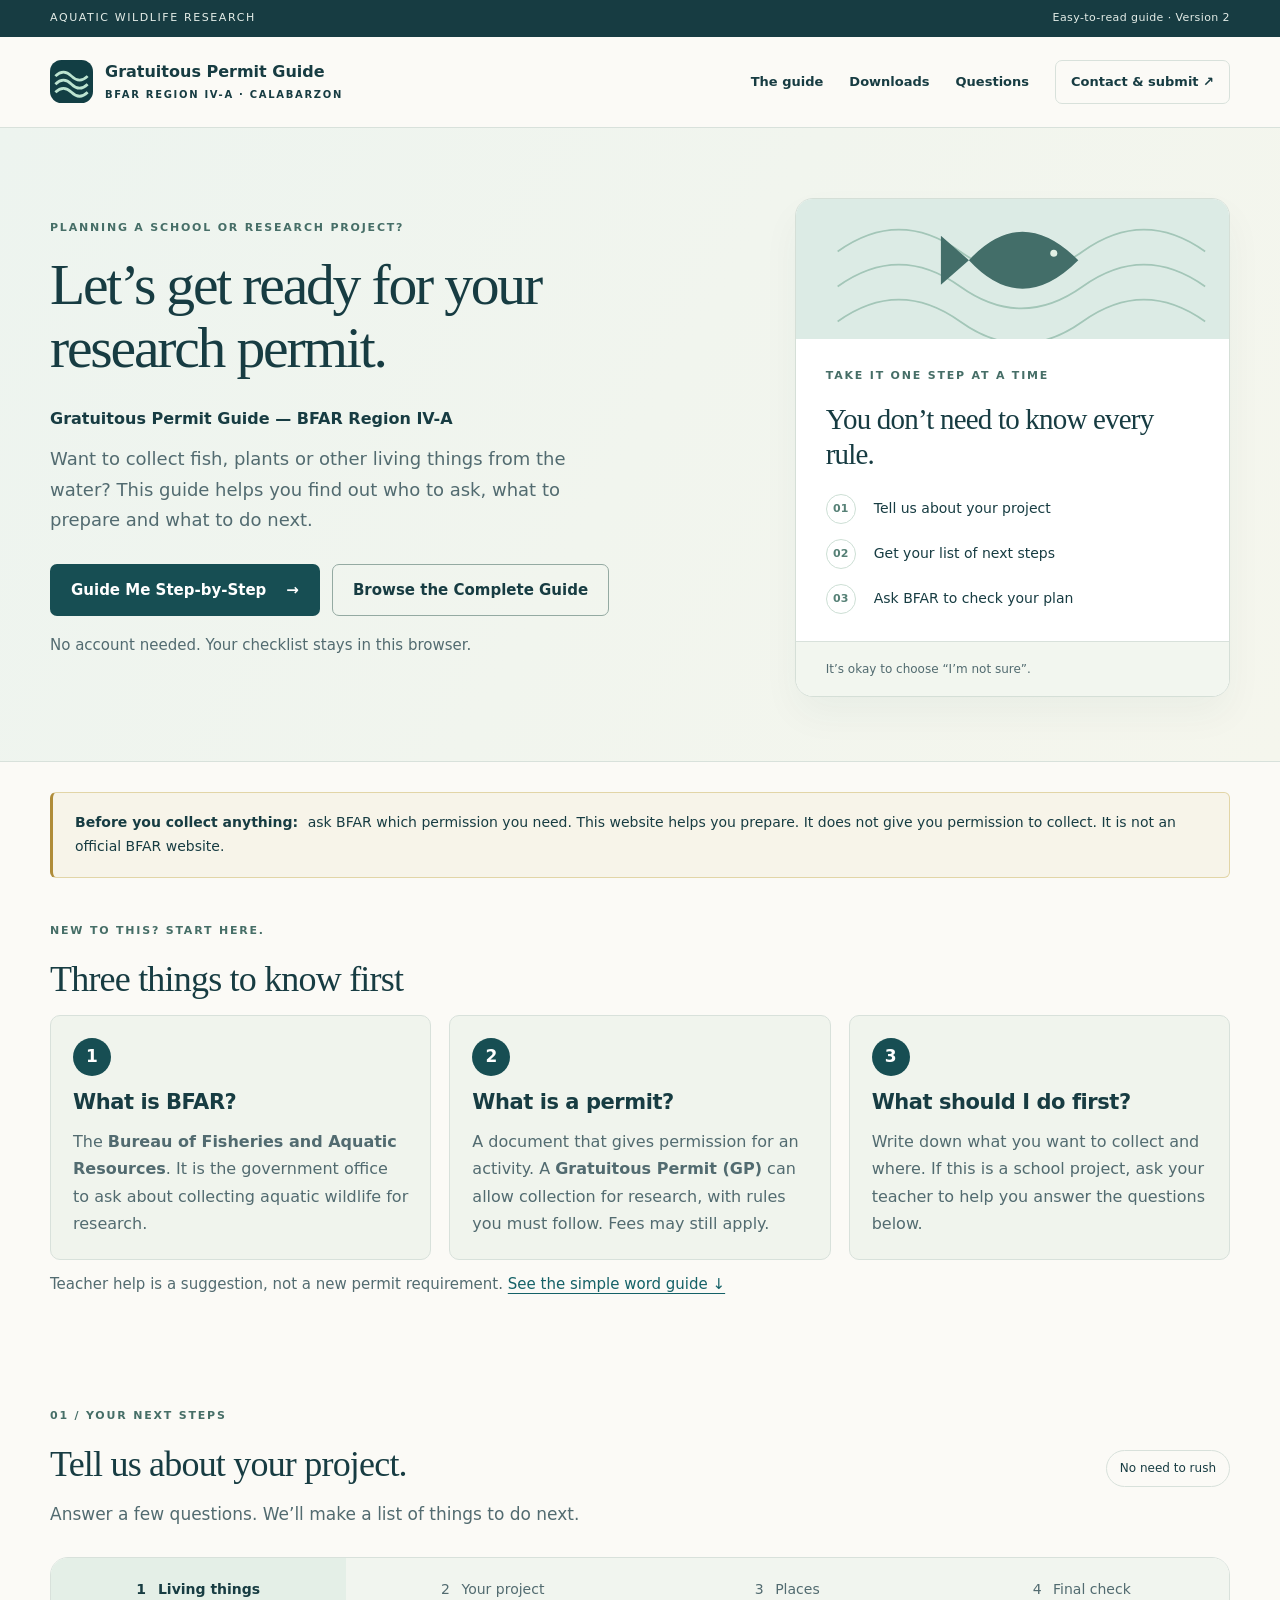
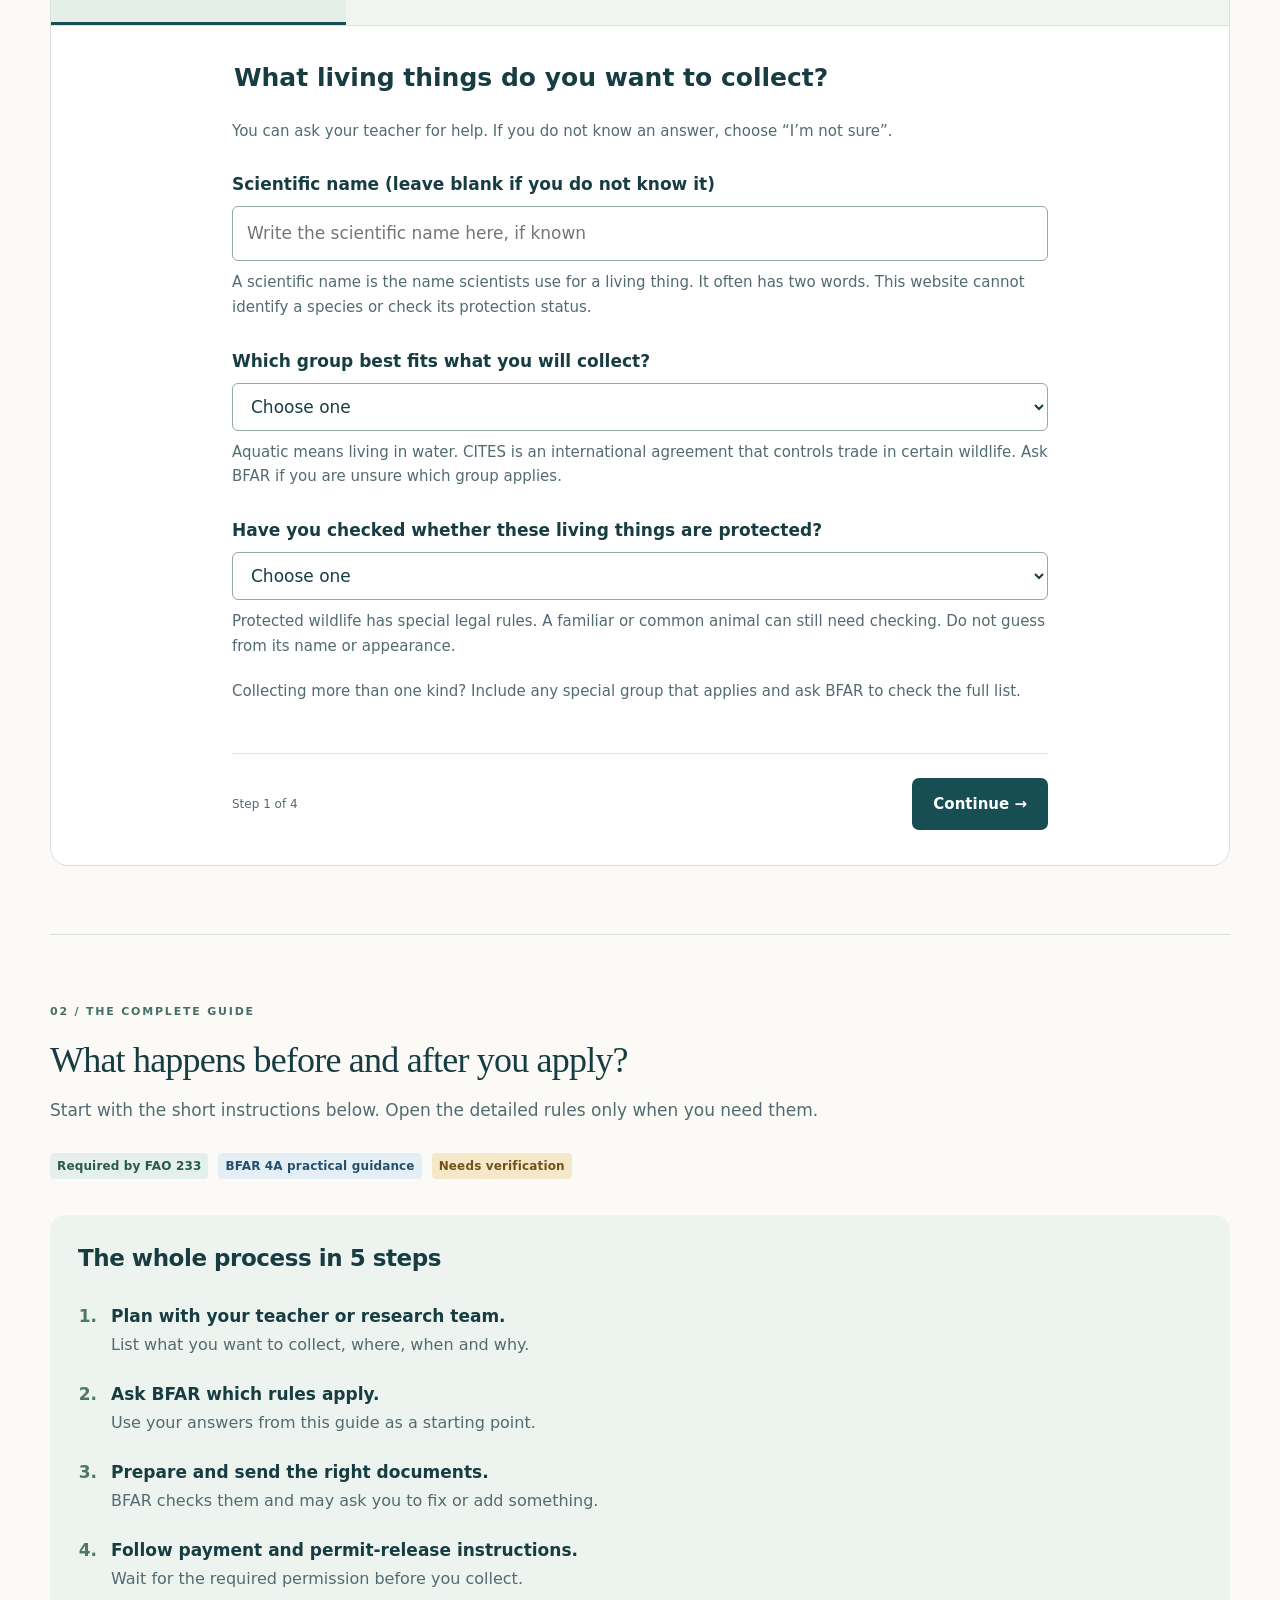
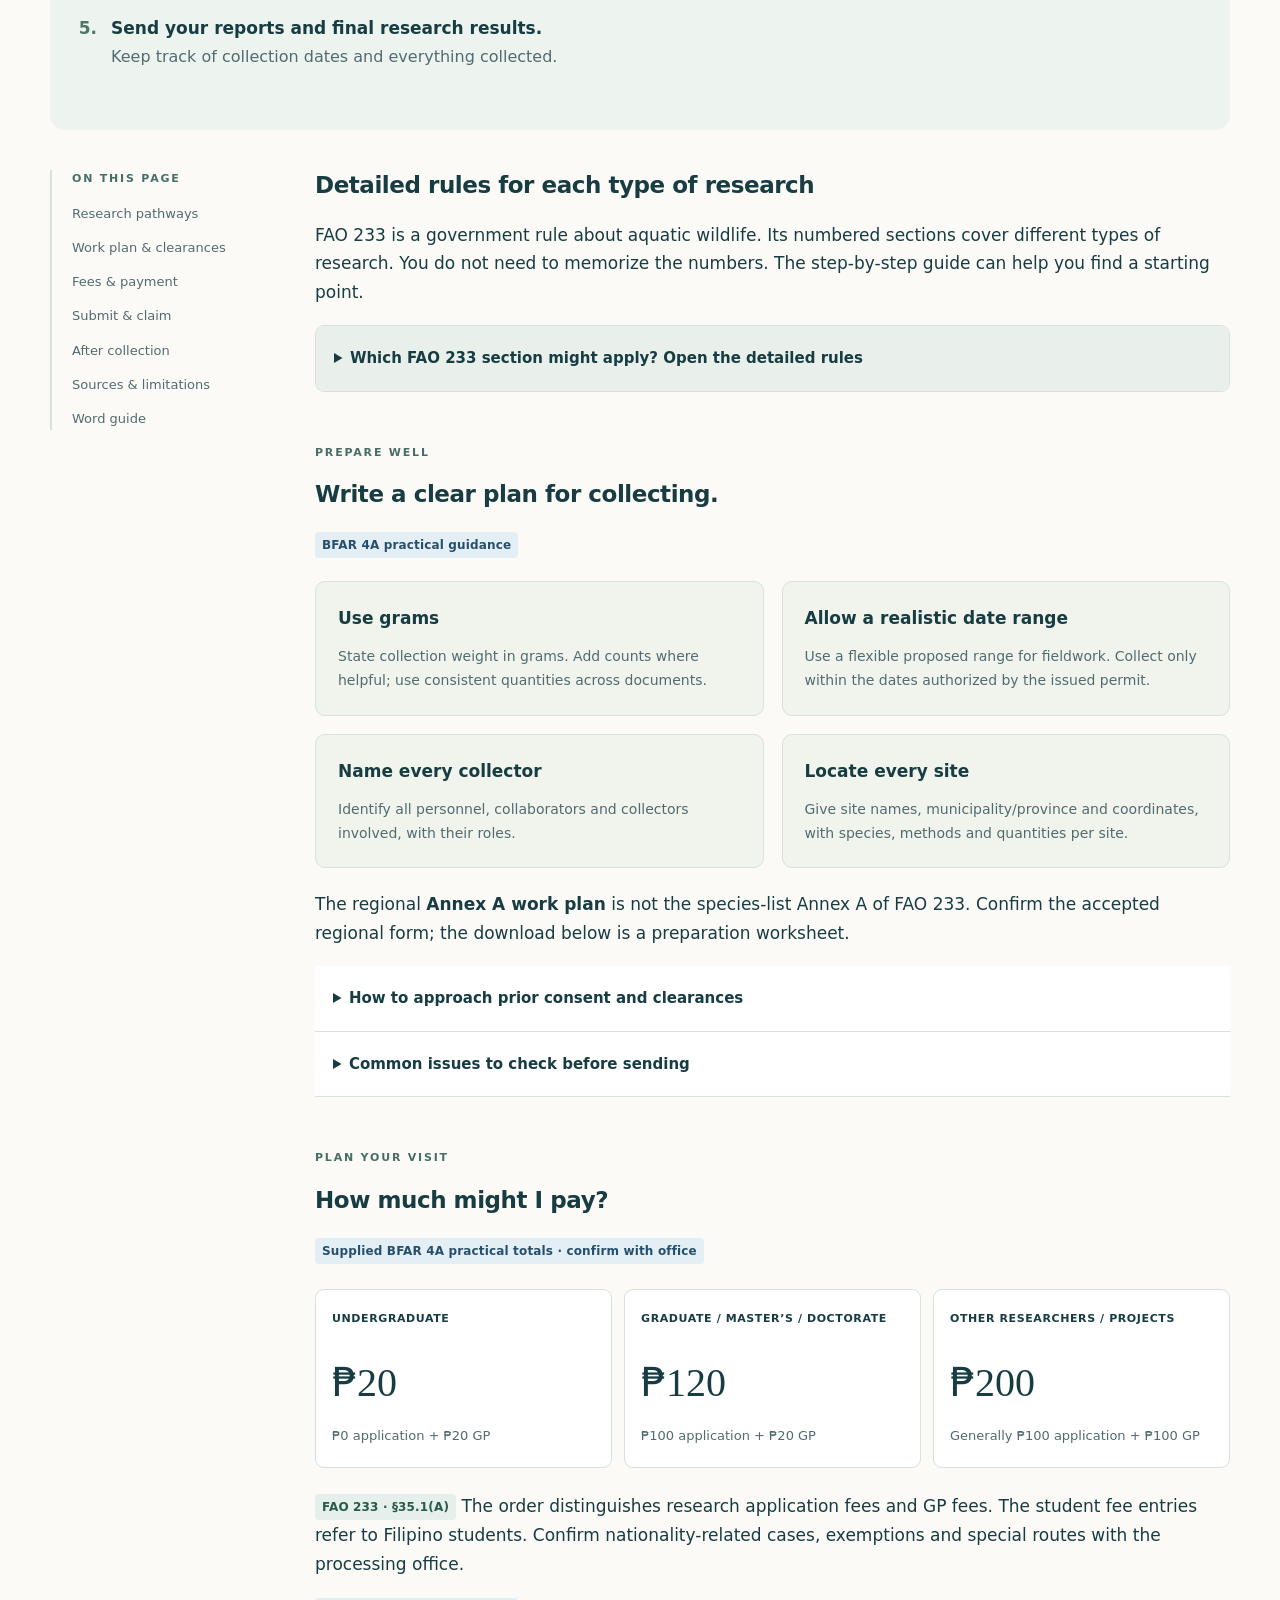
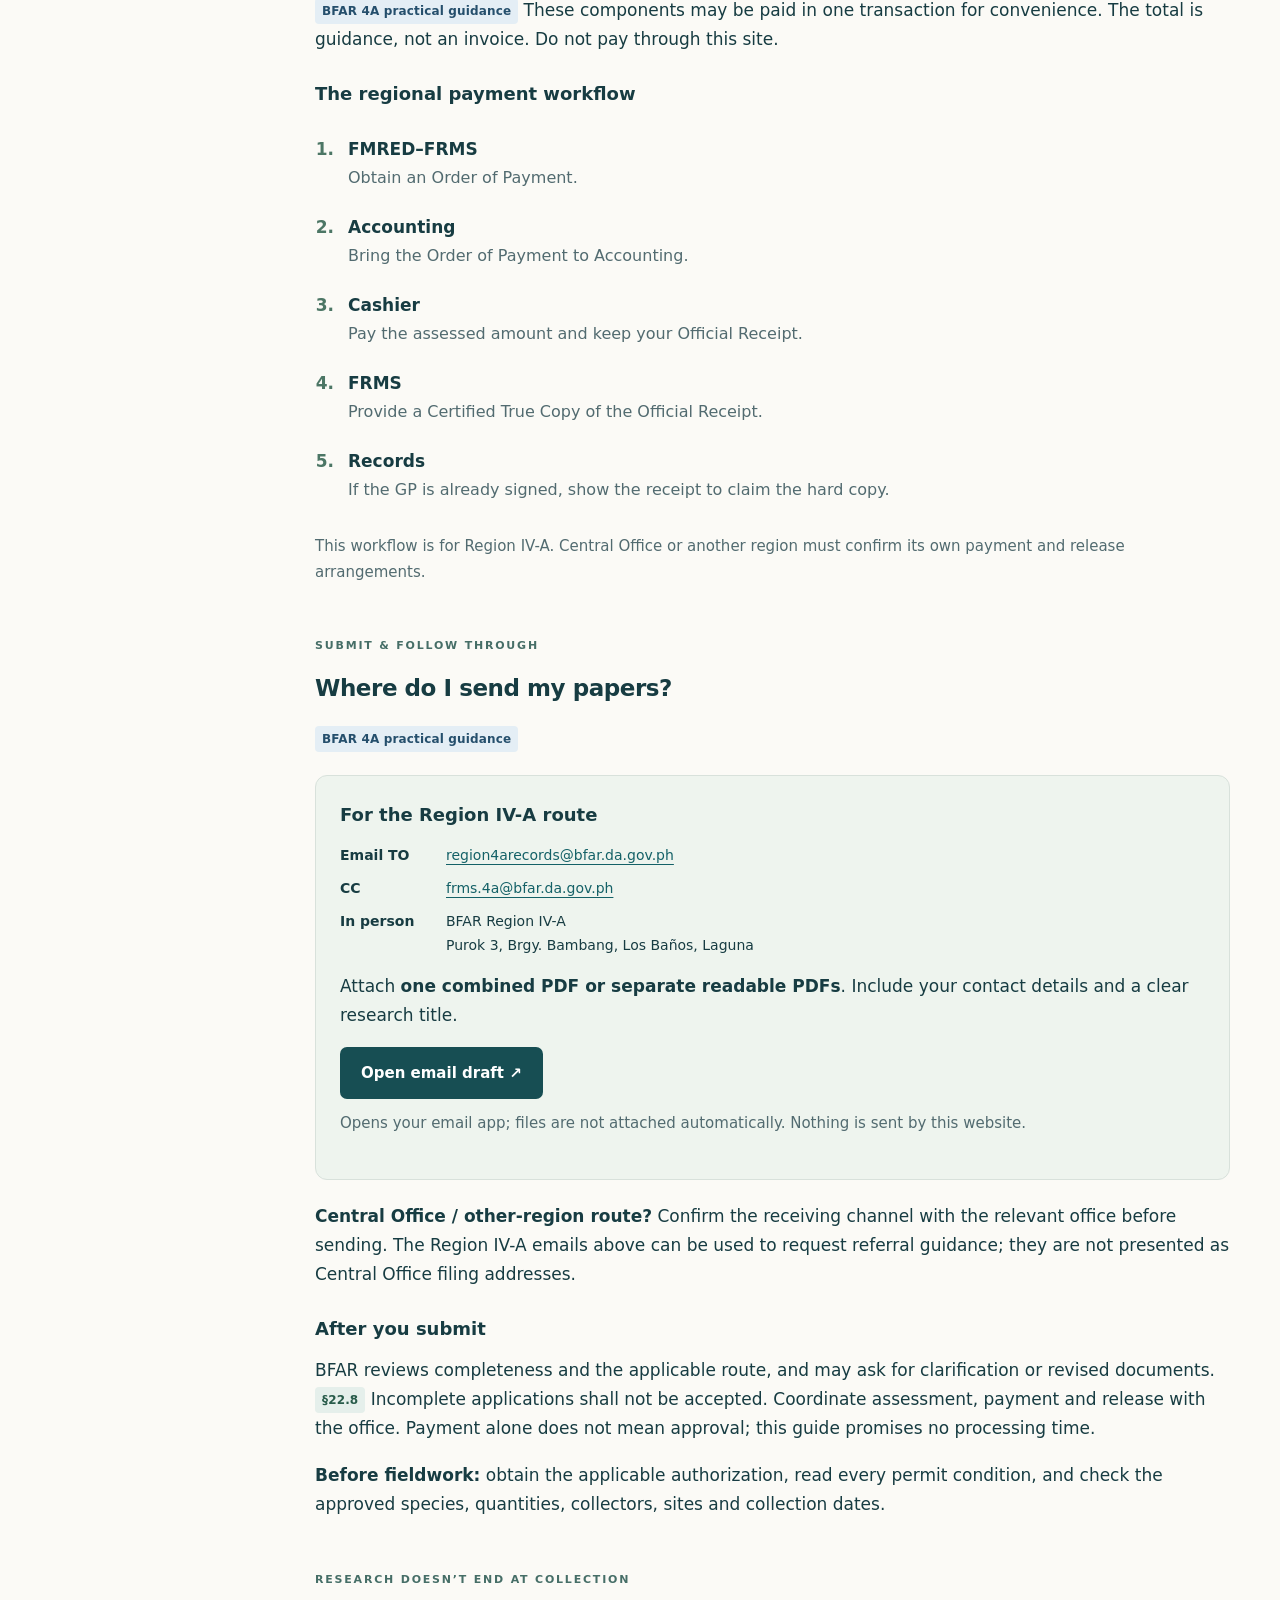
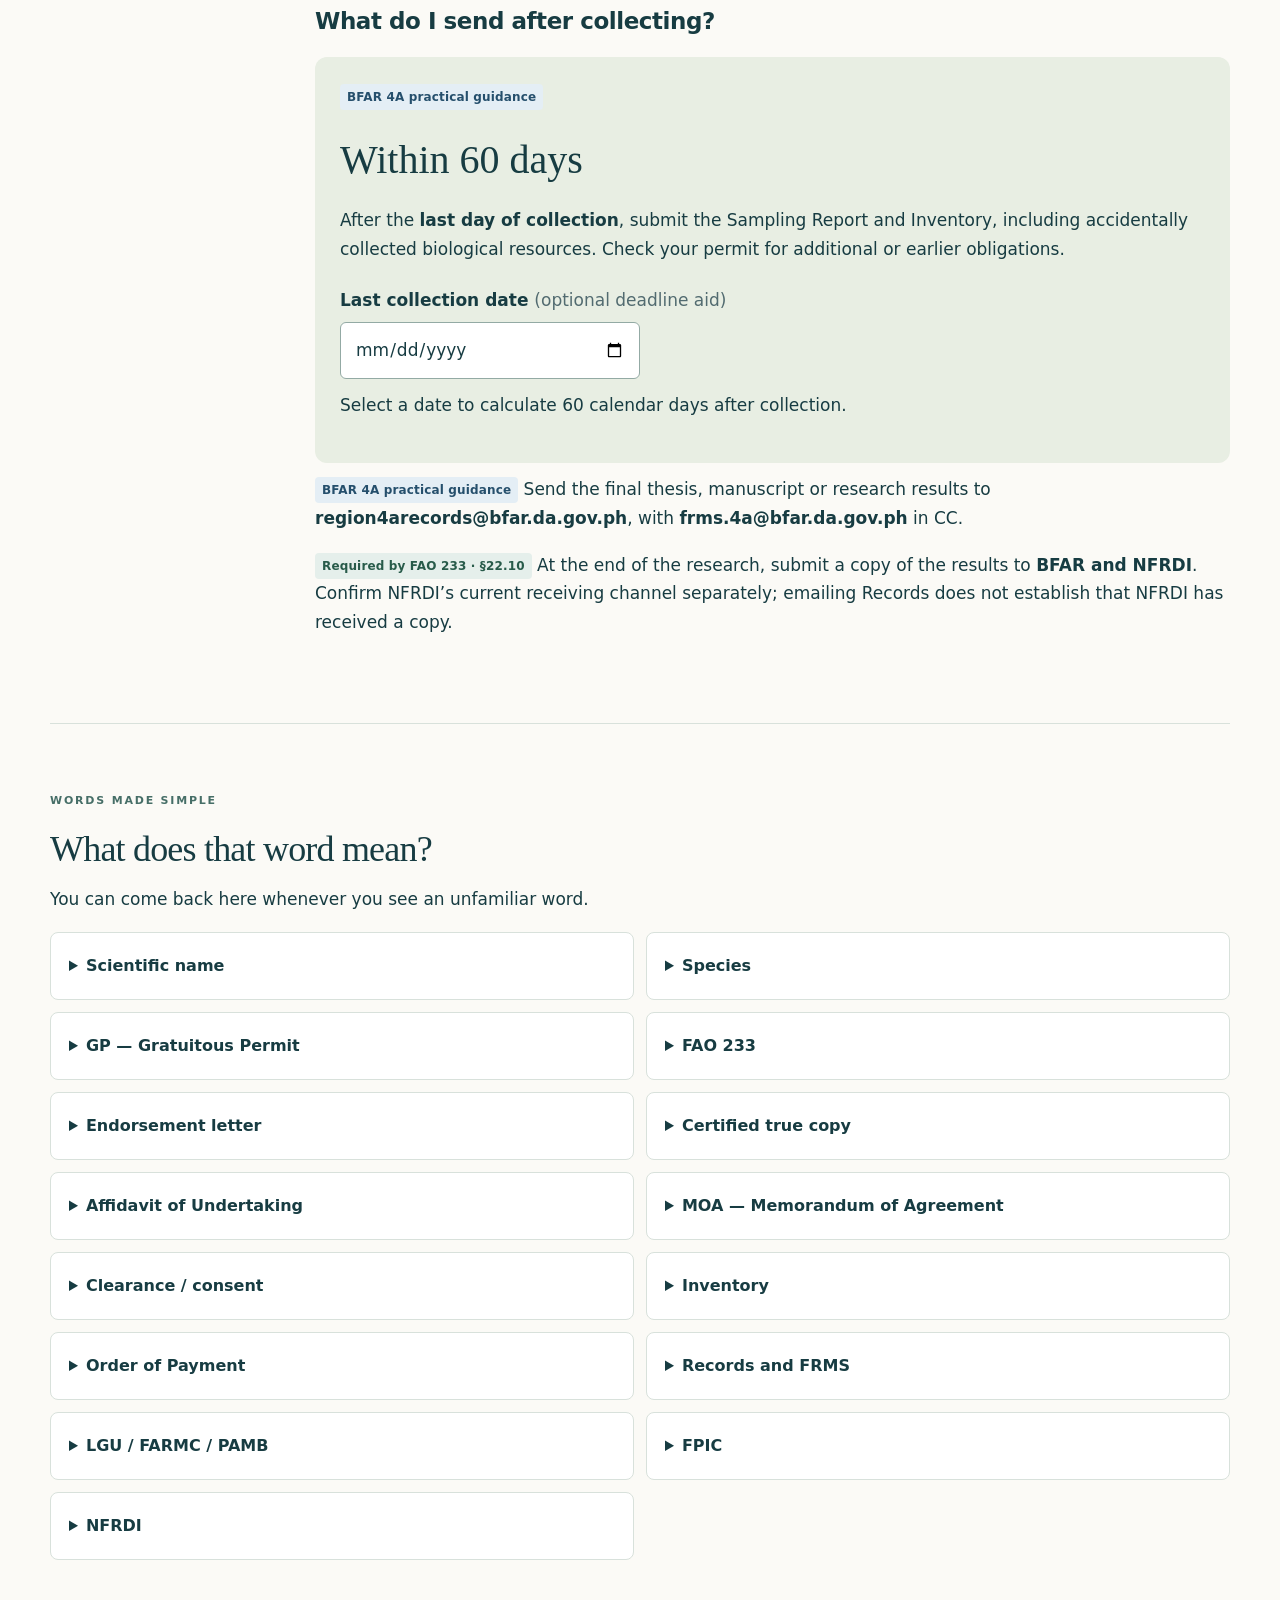
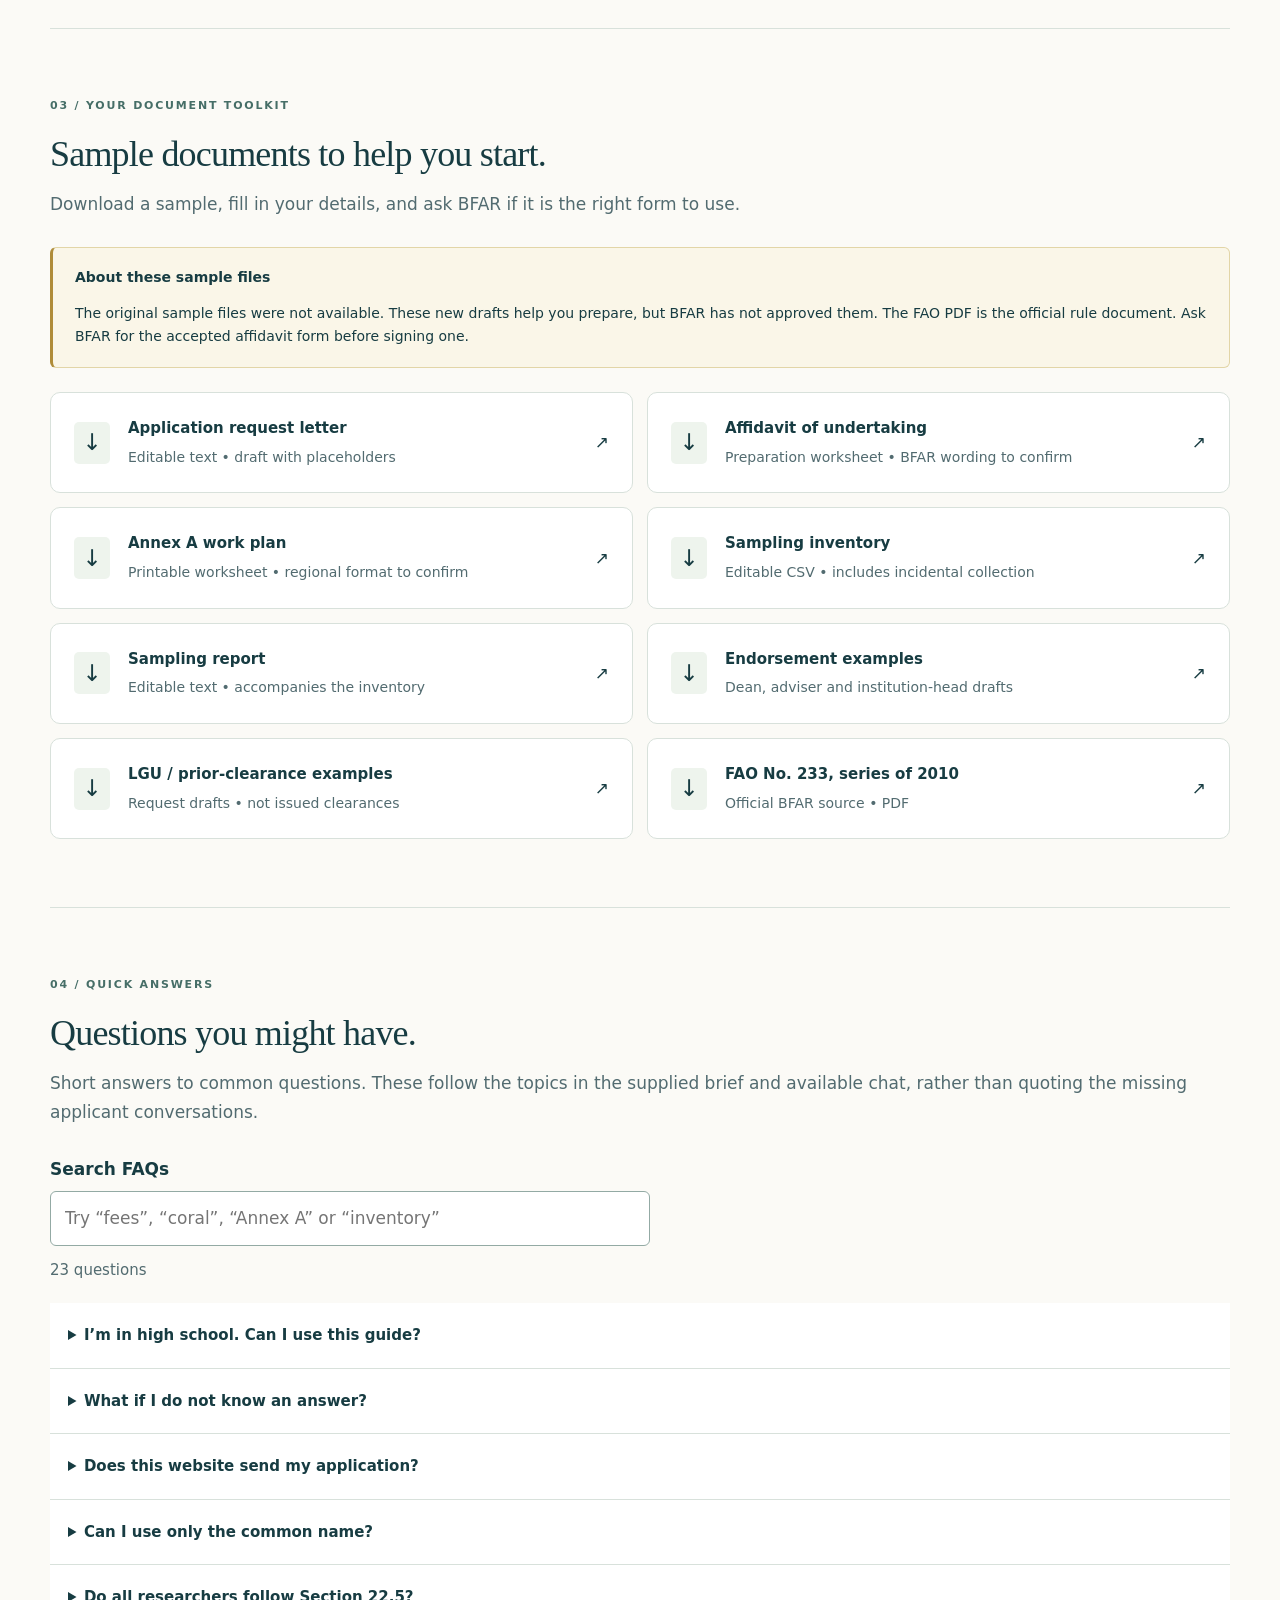
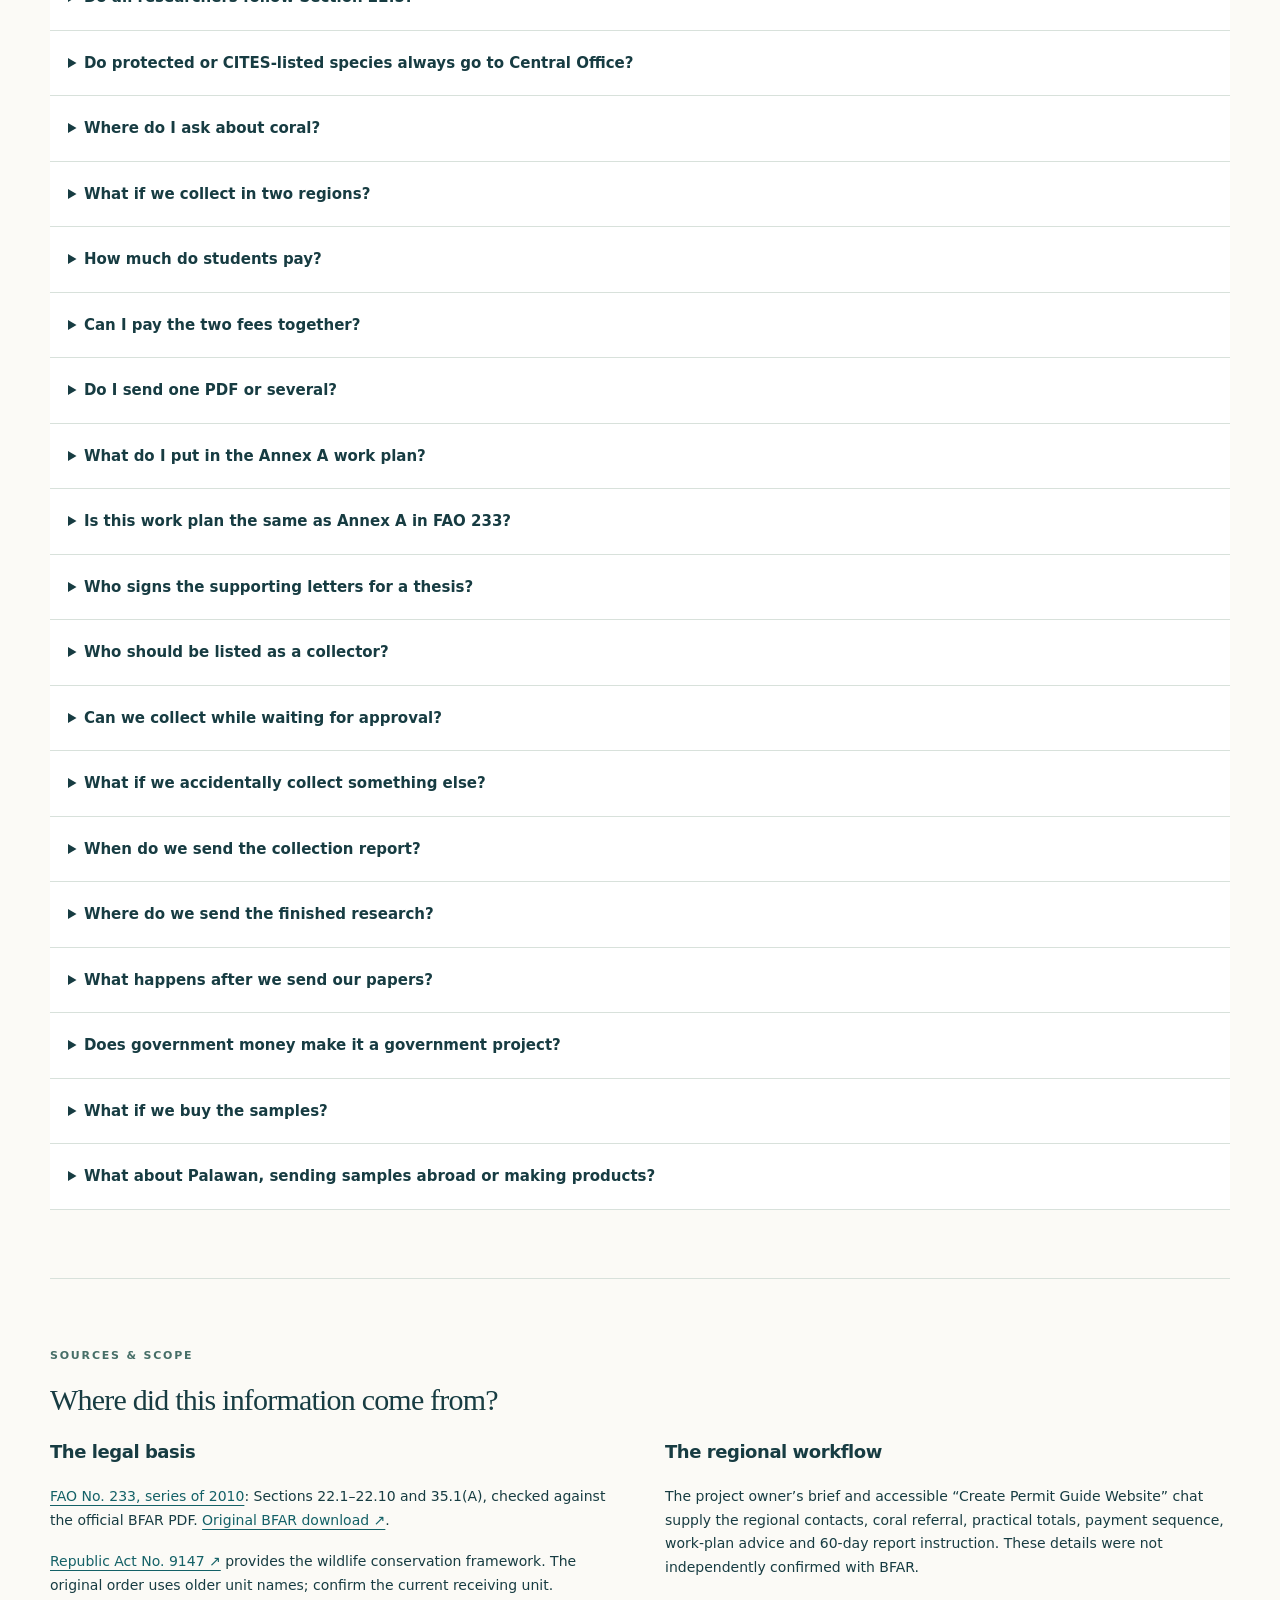
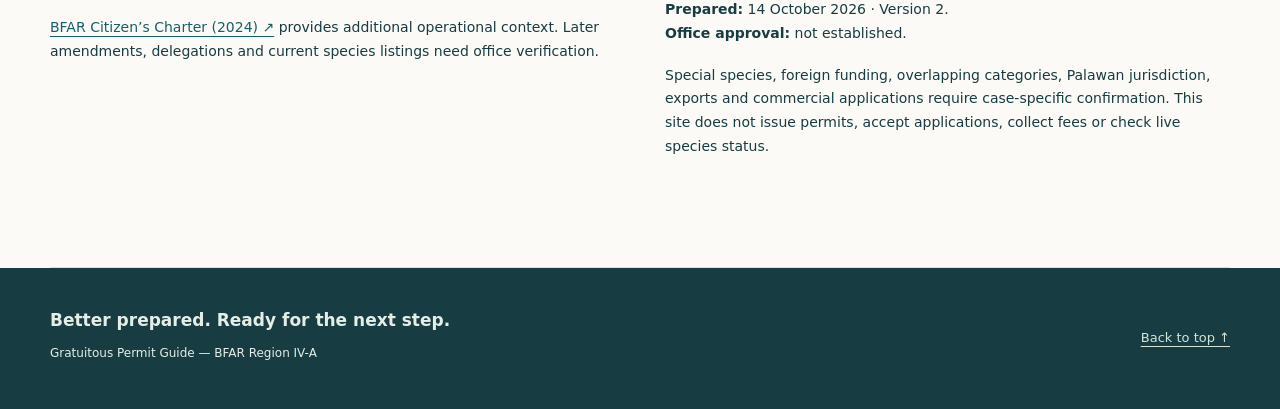
==== commit 8769ba42: "Add files via upload" ====
--- a/index.html
+++ b/index.html
@@ -1,22 +1,23 @@
-<!doctype html>
-<html lang="en"><head><meta charset="utf-8"><meta name="viewport" content="width=device-width,initial-scale=1"><meta name="theme-color" content="#123e44"><meta name="description" content="Prepare your aquatic wildlife research permit application: pathways, checklists, fees and BFAR Region IV-A submission guidance."><title>Gratuitous Permit Guide — BFAR Region IV-A</title><link rel="icon" href="assets/mark.svg" type="image/svg+xml"><link rel="stylesheet" href="styles.css"><script defer src="data.js"></script><script defer src="script.js"></script></head>
-<body><a class="skip-link" href="#main">Skip to main content</a><div class="utility"><div class="wrap">AQUATIC WILDLIFE RESEARCH <span>Applicant guide · Version 1</span></div></div>
-<header class="site-header"><div class="wrap header-inner"><a class="brand" href="#home" aria-label="Permit guide home"><img src="assets/mark.svg" alt="" width="43" height="43"><span>Gratuitous Permit Guide<small>BFAR REGION IV-A · CALABARZON</small></span></a><nav aria-label="Main navigation"><a href="#guide">The guide</a><a href="#downloads">Downloads</a><a href="#faqs">FAQs</a><a href="#contact" class="contact-nav">Contact & submit ↗</a></nav></div></header>
-<main id="main"><section class="hero" id="home"><div class="wrap hero-grid"><div><p class="eyebrow">FROM RESEARCH PLAN TO FIELDWORK</p><h1>Good research starts<br>with the right permit.</h1><p class="hero-copy">Gratuitous Permit Guide — BFAR Region IV-A</p><p class="hero-sub">Find your likely pathway, prepare your documents, and understand what comes next when collecting aquatic wildlife for research.</p><div class="hero-actions"><a href="#wizard" class="button primary" id="start-guide">Guide Me Step-by-Step <span aria-hidden="true">→</span></a><a href="#guide" class="button secondary">Browse the Complete Guide</a></div><p class="micro">No account needed. Your checklist stays in this browser.</p></div><aside class="hero-card"><div class="water-art" aria-hidden="true"><svg viewBox="0 0 400 160"><path d="M0 60Q70 10 140 60T280 60T420 60M0 100Q70 50 140 100T280 100T420 100M0 140Q70 90 140 140T280 140T420 140"/><path class="fish" d="M150 70Q210 5 275 70Q210 135 150 70L118 42V98Z"/><circle cx="247" cy="62" r="4"/></svg></div><p class="eyebrow">YOUR APPLICATION, MADE CLEARER</p><h2>Know your next step.</h2><ol class="hero-steps"><li><b>01</b> Identify species & research</li><li><b>02</b> Find your likely permit route</li><li><b>03</b> Prepare, submit & follow through</li></ol><div class="card-foot">For students, researchers & project teams</div></aside></div></section>
-<div class="wrap"><div class="notice intro-notice"><strong>A preparation guide, not a permit.</strong> BFAR confirms the applicable route and requirements. This independently prepared guide is not an official BFAR issuance. Regional workflows below come from the supplied BFAR 4A brief and need office confirmation.</div>
-<section id="wizard" class="section wizard-section"><div class="section-heading"><div><p class="eyebrow">01 / PERSONALIZED GUIDANCE</p><h2>Let’s find your starting point.</h2><p>Four short steps. A checklist you can print and keep.</p></div><span class="pill">About 3 minutes</span></div><noscript><div class="notice">Enable JavaScript to use the interactive guide. All pathways, fees, downloads and submission instructions remain available in the complete guide below.</div></noscript>
-<div id="wizard-app" hidden><ol class="stepper" aria-label="Guide progress"><li aria-current="step">1 <span>Species</span></li><li>2 <span>Research</span></li><li>3 <span>Location</span></li><li>4 <span>Review</span></li></ol><form id="permit-form" novalidate>
-<fieldset class="wizard-step"><legend>What species are you collecting?</legend><p class="help">Start with the scientific name if known. This field provides context; it does not check conservation or regulatory status.</p><label for="scientific">Scientific name <span class="optional">(if known)</span></label><input id="scientific" name="scientific" maxlength="400" placeholder="e.g. species names, separated by commas" autocomplete="off"><label for="species">Species category</label><select id="species" name="species" required><option value="">Select a category</option><option value="general">General aquatic species</option><option value="coral">Coral (including a mixed collection with coral)</option><option value="protected">Threatened / protected species</option><option value="cites">CITES-listed species</option><option value="properties">Known toxin / pharmacological / commercial properties</option><option value="unknown">I’m not sure</option></select><label for="status">Are any target species threatened, protected or CITES-listed?</label><select id="status" name="status" required><option value="">Select status</option><option value="no">None identified after checking</option><option value="yes">Yes</option><option value="unknown">Not yet verified</option></select><p class="help">For a mixed collection, any special category affects the guidance. Verify all species with BFAR.</p></fieldset>
-<fieldset class="wizard-step" hidden><legend>What best describes your research?</legend><label for="applicant">Applicant category</label><select id="applicant" name="applicant" required><option value="">Select applicant</option><option value="undergrad">Undergraduate student</option><option value="graduate">Graduate / Master’s / Doctoral student</option><option value="researcher">Faculty / individual researcher / project team</option><option value="government">Government agency</option><option value="ngo">NGO / private organization</option><option value="foreign">Foreign researcher</option><option value="unknown">Not sure</option></select><label for="purpose">Research type</label><select id="purpose" name="purpose" required><option value="">Select research type</option><option value="thesis">Thesis / dissertation at a local academic institution</option><option value="government">Government-initiated or implemented research</option><option value="urgent">Government collection for a certified urgent concern</option><option value="conservation">Conservation breeding / propagation / wildlife conservation</option><option value="research">Other scientific research</option><option value="commercial">Commercial product development / bioprospecting</option><option value="unknown">Not sure</option></select><label for="foreign">Foreign nationality, institutional affiliation or funding?</label><select id="foreign" name="foreign" required><option value="">Select an answer</option><option value="no">No — Filipino applicant, no foreign affiliation/funding</option><option value="yes">Yes — at least one applies</option><option value="unknown">Not sure / funding not finalized</option></select><p class="help">A government grant alone does not automatically establish Section 22.5. Select who initiated or implements the research.</p></fieldset>
-<fieldset class="wizard-step" hidden><legend>Where and how will you collect?</legend><label for="geography">Collection geography</label><select id="geography" name="geography" required><option value="">Select geography</option><option value="4a">One region: Region IV-A only</option><option value="other">One other region (outside Palawan)</option><option value="multi">Two or more regions</option><option value="palawan">Palawan involved — jurisdiction to confirm</option><option value="unknown">Sites not finalized</option></select><label for="sites">Collection sites / coordinates <span class="optional">(optional planning notes)</span></label><textarea id="sites" name="sites" rows="2" maxlength="800" placeholder="Municipality, province, site and coordinates if known"></textarea><label for="source">Source of specimens</label><select id="source" name="source" required><option value="">Select source</option><option value="wild">Wild / natural habitat (including mixed sources)</option><option value="cultured">Cultured / purchased / existing specimens only</option><option value="unknown">Not yet confirmed</option></select><label for="clearance">Special site conditions</label><select id="clearance" name="clearance" required><option value="">Select an answer</option><option value="yes">Protected area, ancestral domain or private/tenurial rights involved</option><option value="no">None identified</option><option value="unknown">Not yet checked</option></select></fieldset>
-<fieldset class="wizard-step" hidden><legend>Check for special review.</legend><label for="properties">Any known toxin, residue, pharmacological or commercial-property issue?</label><select id="properties" name="properties" required><option value="">Select an answer</option><option value="yes">Yes</option><option value="no">None identified</option><option value="unknown">Not sure</option></select><label for="export">Will specimens or derivatives be sent outside the Philippines?</label><select id="export" name="export" required><option value="">Select an answer</option><option value="no">No</option><option value="yes">Yes</option><option value="unknown">Not decided</option></select><div class="notice"><strong>Before you continue</strong><p>Your answers produce indicative guidance, not approval or a live species-status determination. Unknown details and overlapping pathways will be flagged for BFAR review.</p></div><div id="answer-review"></div></fieldset>
-<p id="form-error" role="alert"></p><div class="form-actions"><button type="button" class="button secondary" id="back">← Back</button><span id="step-count">Step 1 of 4</span><button type="submit" class="button primary" id="next">Continue →</button></div></form></div>
-<section id="result" hidden aria-labelledby="result-title"><div class="result-banner"><p class="eyebrow">YOUR PREPARATION PLAN</p><h2 id="result-title" tabindex="-1">Your likely pathway</h2><p>Keep this plan with your application. BFAR makes the final determination.</p></div><div id="result-content"></div><div class="result-actions"><button class="button primary" id="print-result">Print / save as PDF</button><button class="button secondary" id="edit-answers">Edit answers</button><button class="text-button" id="reset-checklist">Clear this checklist</button></div><p id="storage-status" class="help" role="status"></p></section></section>
-<section id="guide" class="section"><div class="section-heading"><div><p class="eyebrow">02 / THE COMPLETE GUIDE</p><h2>A clear route through the process.</h2><p>Open only the sections you need. Start with your research pathway.</p></div></div><div class="legend"><span class="tag legal">Required by FAO 233</span><span class="tag practice">BFAR 4A practical guidance</span><span class="tag verify">Needs verification</span></div><div class="guide-layout"><aside class="guide-index"><p class="eyebrow">ON THIS PAGE</p><a href="#pathways">Research pathways</a><a href="#work-plan">Work plan & clearances</a><a href="#fees">Fees & payment</a><a href="#contact">Submit & claim</a><a href="#after">After collection</a><a href="#sources">Sources & limitations</a></aside><div><article id="pathways"><h3>Find the relevant FAO 233 pathway</h3><details><summary><span class="section-no">§ 22.1</span> Filipino researcher • no foreign funding</summary><div class="detail-body"><p><span class="tag legal">Required by FAO 233</span> Section 22.1. Baseline processing: BFAR Central Office under Section 22.7; see exceptions below.</p><ul><li>Letter of application</li><li>Non-refundable application fee</li><li>Personal résumé</li><li>Brief research description or project proposal</li><li>Endorsement from the head of the affiliated institution; for an independent researcher, endorsement by a recognized expert from a research/academic institution or conservation organization</li><li>Site-appropriate prior consent or clearance: Indigenous Peoples’ FPIC, or concerned LGU clearance in consultation with FARMC; PAMB for protected areas, relevant rights holders and other agencies as applicable. Confirm which applies to each site; these are not interchangeable blanket clearances.</li><li>Affidavit of Undertaking; MOA with the Secretary instead where the specified toxin/pharmacological/commercial-property condition applies</li><li>GP issued by the Secretary if collection is from the wild, after completing requirements</li></ul></div></details><details><summary><span class="section-no">§ 22.2</span> Foreign researcher, affiliation or funding</summary><div class="detail-body"><p><span class="tag legal">Required by FAO 233</span> Section 22.2. Baseline processing: BFAR Central Office under Section 22.7; see exceptions below.</p><ul><li>Letter of application</li><li>Institutional profile or personal résumé</li><li>Brief research description or project proposal</li><li>Disclosure of the source of research funds</li><li>Local institution as research collaborator/counterpart and consent letter from its head</li><li>Site-appropriate prior consent or clearance: Indigenous Peoples’ FPIC, or concerned LGU clearance in consultation with FARMC; PAMB for protected areas, relevant rights holders and other agencies as applicable. Confirm which applies to each site; these are not interchangeable blanket clearances.</li><li>Non-refundable application fee</li><li>MOA between the Secretary and the proponent</li><li>GP issued by the Secretary for wild collection after completing requirements</li></ul></div></details><details><summary><span class="section-no">§ 22.3</span> Conservation breeding or wildlife conservation project</summary><div class="detail-body"><p><span class="tag legal">Required by FAO 233</span> Section 22.3. Baseline processing: BFAR Central Office under Section 22.7; see exceptions below.</p><ul><li>Letter of intent</li><li>Research/project proposal</li><li>Habitat restoration, protection and management plan for reintroduction/restocking of captive-bred individuals (captive-breeding projects only)</li><li>Acceptance letter from local collaborators (foreign applicants only)</li><li>Institutional or organizational profile</li><li>Endorsement from the institution/organization head</li><li>Disclosure of project funding source</li><li>Prior clearance under Rule 7.4 of Joint DA–DENR–PCSD AO No. 1; confirm site-specific authorities</li><li>Non-refundable application and processing fees</li></ul></div></details><details><summary><span class="section-no">§ 22.4</span> Government collection for certified urgent concerns</summary><div class="detail-body"><p><span class="tag legal">Required by FAO 233</span> Section 22.4. Conditional exemption from the scientific-research rule; confirm eligibility with BFAR.</p><ul><li>Certification by the government agency that collection addresses an urgent concern covered by Section 22.4</li><li>Prior notice to BFAR</li><li>Written research results and recommended plan of action to BFAR</li></ul></div></details><details><summary><span class="section-no">§ 22.5</span> Government-initiated or implemented research</summary><div class="detail-body"><p><span class="tag legal">Required by FAO 233</span> Section 22.5. Baseline processing: Concerned BFAR Regional Office under Section 22.7; see exceptions below.</p><ul><li>Letter of intent/application</li><li>Approved Work and Financial Plan</li><li>Research proposal</li><li>Site-appropriate prior consent or clearance: Indigenous Peoples’ FPIC, or concerned LGU clearance in consultation with FARMC; PAMB for protected areas, relevant rights holders and other agencies as applicable. Confirm which applies to each site; these are not interchangeable blanket clearances.</li><li>Grant or other agreement covering research funding</li><li>GP issued by the Regional Director for wild collection after completing requirements</li></ul></div></details><details><summary><span class="section-no">§ 22.6</span> Student thesis or dissertation at a local institution</summary><div class="detail-body"><p><span class="tag legal">Required by FAO 233</span> Section 22.6. Baseline processing: Concerned BFAR Regional Office under Section 22.7; see exceptions below.</p><ul><li>Letter of application</li><li>Certified true copy of the approved thesis proposal</li><li>Endorsement letters from the concerned Dean and thesis adviser</li><li>Site-appropriate prior consent or clearance: Indigenous Peoples’ FPIC, or concerned LGU clearance in consultation with FARMC; PAMB for protected areas, relevant rights holders and other agencies as applicable. Confirm which applies to each site; these are not interchangeable blanket clearances.</li><li>Non-refundable application fee for graduate students</li><li>Affidavit of Undertaking; MOA between the Secretary and the student where the specified toxin/pharmacological/commercial-property condition applies</li><li>GP issued by the Regional Director, or by the Secretary for species covered by MOA, for wild collection after completing requirements</li></ul></div></details><div class="notice"><strong>Routing exceptions and current-office confirmation</strong><p><b>Section 22.9:</b> research covering two or more regions goes to Central Office. Section 22.7 sends 22.1–22.3 to Central Office and 22.4–22.6 to the concerned Regional Office, subject to the 22.6 MOA exception.</p><p><b>Threatened / protected / CITES:</b> special review required — confirm the applicable permit and processing office with BFAR. <b>Corals:</b> the supplied BFAR 4A operational guidance refers cases to Central Office–FRLD–AWRS. <b>Toxin / pharmacological / commercial-property cases:</b> an MOA/Secretary-level route may apply.</p><p>The 2024 BFAR Citizen’s Charter describes some regional processing differently from the original Section 22.7. This guide shows the original FAO baseline and flags current delegation and office routing for confirmation; it does not silently treat the charter as an amendment.</p></div></article>
-<article id="work-plan"><p class="eyebrow">PREPARE WELL</p><h3>Make your collection plan easy to review.</h3><span class="tag practice">BFAR 4A practical guidance</span><div class="mini-grid"><div class="small-card"><b>Use grams</b><p>State collection weight in grams. Add counts where helpful; use consistent quantities across documents.</p></div><div class="small-card"><b>Allow a realistic date range</b><p>Use a flexible proposed range for fieldwork. Collect only within the dates authorized by the issued permit.</p></div><div class="small-card"><b>Name every collector</b><p>Identify all personnel, collaborators and collectors involved, with their roles.</p></div><div class="small-card"><b>Locate every site</b><p>Give site names, municipality/province and coordinates, with species, methods and quantities per site.</p></div></div><p>The regional <b>Annex A work plan</b> is not the species-list Annex A of FAO 233. Confirm the accepted regional form; the download below is a preparation worksheet.</p><details><summary>How to approach prior consent and clearances</summary><div class="detail-body"><span class="tag legal">Required by FAO 233 · applicable subsections</span><p>Site-appropriate prior consent or clearance: Indigenous Peoples’ FPIC, or concerned LGU clearance in consultation with FARMC; PAMB for protected areas, relevant rights holders and other agencies as applicable. Confirm which applies to each site; these are not interchangeable blanket clearances.</p><p>Identify each collection site first, then ask BFAR which authority must issue the consent or clearance. Do not substitute a generic LGU letter for Indigenous Peoples’ FPIC or PAMB clearance where applicable.</p></div></details><details><summary>Common issues to check before sending</summary><div class="detail-body"><ul><li>Scientific names and quantities match across the letter, proposal and work plan.</li><li>Dean and adviser endorsements are included for the student pathway.</li><li>Scans are readable; signatures and certifications required for your pathway are present.</li><li>All sites, collectors, funding sources and special species concerns are disclosed.</li><li>Use the correct current BFAR format; illustrative downloads are not approved forms.</li></ul></div></details></article>
-<article id="fees"><p class="eyebrow">PLAN YOUR VISIT</p><h3>Fees, without the guesswork.</h3><span class="tag practice">Supplied BFAR 4A practical totals · confirm with office</span><div class="fee-grid"><div class="fee-card"><small>UNDERGRADUATE</small><strong>₱20</strong><p>₱0 application + ₱20 GP</p></div><div class="fee-card"><small>GRADUATE / MASTER’S / DOCTORATE</small><strong>₱120</strong><p>₱100 application + ₱20 GP</p></div><div class="fee-card"><small>OTHER RESEARCHERS / PROJECTS</small><strong>₱200</strong><p>Generally ₱100 application + ₱100 GP</p></div></div><p><span class="tag legal">FAO 233 · §35.1(A)</span> The order distinguishes research application fees and GP fees. The student fee entries refer to Filipino students. Confirm nationality-related cases, exemptions and special routes with the processing office.</p><p><span class="tag practice">BFAR 4A practical guidance</span> These components may be paid in one transaction for convenience. The total is guidance, not an invoice. Do not pay through this site.</p><h4>The regional payment workflow</h4><ol class="flow"><li><b>FMRED–FRMS</b><span>Obtain an Order of Payment.</span></li><li><b>Accounting</b><span>Bring the Order of Payment to Accounting.</span></li><li><b>Cashier</b><span>Pay the assessed amount and keep your Official Receipt.</span></li><li><b>FRMS</b><span>Provide a Certified True Copy of the Official Receipt.</span></li><li><b>Records</b><span>If the GP is already signed, show the receipt to claim the hard copy.</span></li></ol><p class="help">This workflow is for Region IV-A. Central Office or another region must confirm its own payment and release arrangements.</p></article>
-<article id="contact"><p class="eyebrow">SUBMIT & FOLLOW THROUGH</p><h3>Send your application to the right office.</h3><span class="tag practice">BFAR 4A practical guidance</span><div class="contact-card"><h4>For the Region IV-A route</h4><dl><dt>Email TO</dt><dd><a href="mailto:region4arecords@bfar.da.gov.ph?cc=frms.4a%40bfar.da.gov.ph">region4arecords@bfar.da.gov.ph</a></dd><dt>CC</dt><dd><a href="mailto:frms.4a@bfar.da.gov.ph">frms.4a@bfar.da.gov.ph</a></dd><dt>In person</dt><dd>BFAR Region IV-A<br>Purok 3, Brgy. Bambang, Los Baños, Laguna</dd></dl><p>Attach <b>one combined PDF or separate readable PDFs</b>. Include your contact details and a clear research title.</p><a class="button primary" href="mailto:region4arecords@bfar.da.gov.ph?cc=frms.4a%40bfar.da.gov.ph&subject=Gratuitous%20Permit%20Application">Open email draft ↗</a><p class="help">Opens your email app; files are not attached automatically. Nothing is sent by this website.</p></div><p><b>Central Office / other-region route?</b> Confirm the receiving channel with the relevant office before sending. The Region IV-A emails above can be used to request referral guidance; they are not presented as Central Office filing addresses.</p><h4>After you submit</h4><p>BFAR reviews completeness and the applicable route, and may ask for clarification or revised documents. <span class="tag legal">§22.8</span> Incomplete applications shall not be accepted. Coordinate assessment, payment and release with the office. Payment alone does not mean approval; this guide promises no processing time.</p><p><b>Before fieldwork:</b> obtain the applicable authorization, read every permit condition, and check the approved species, quantities, collectors, sites and collection dates.</p></article>
-<article id="after"><p class="eyebrow">RESEARCH DOESN’T END AT COLLECTION</p><h3>Close the loop with your reports.</h3><div class="deadline-card"><span class="tag practice">BFAR 4A practical guidance</span><strong>Within 60 days</strong><p>After the <b>last day of collection</b>, submit the Sampling Report and Inventory, including accidentally collected biological resources. Check your permit for additional or earlier obligations.</p><label for="last-date">Last collection date <span class="optional">(optional deadline aid)</span></label><input type="date" id="last-date"><p id="deadline" role="status">Select a date to calculate 60 calendar days after collection.</p></div><p><span class="tag practice">BFAR 4A practical guidance</span> Send the final thesis, manuscript or research results to <b>region4arecords@bfar.da.gov.ph</b>, with <b>frms.4a@bfar.da.gov.ph</b> in CC.</p><p><span class="tag legal">Required by FAO 233 · §22.10</span> At the end of the research, submit a copy of the results to <b>BFAR and NFRDI</b>. Confirm NFRDI’s current receiving channel separately; emailing Records does not establish that NFRDI has received a copy.</p></article></div></div></section>
-<section id="downloads" class="section downloads-section"><div class="section-heading"><div><p class="eyebrow">03 / YOUR DOCUMENT TOOLKIT</p><h2>Start with a useful draft.</h2><p>Download, adapt and verify the format with BFAR before submission.</p></div></div><div class="notice"><strong>Source-file availability</strong><p>The earlier chat’s uploaded sample documents were not accessible in this handoff. Except for the official FAO PDF, these are newly drafted, clearly labeled preparation aids—not copies of the user’s original samples or BFAR-approved forms. The affidavit worksheet must be replaced or approved by BFAR before execution.</p></div><div class="download-grid"><a class="download-card" href="downloads/application-request-letter.txt" download><span class="file-icon">↓</span><span><strong>Application request letter</strong><small>Editable text • draft with placeholders</small></span><span aria-hidden="true">↗</span></a><a class="download-card" href="downloads/affidavit-of-undertaking.txt" download><span class="file-icon">↓</span><span><strong>Affidavit of undertaking</strong><small>Preparation worksheet • BFAR wording to confirm</small></span><span aria-hidden="true">↗</span></a><a class="download-card" href="downloads/annex-a-work-plan.html" download><span class="file-icon">↓</span><span><strong>Annex A work plan</strong><small>Printable worksheet • regional format to confirm</small></span><span aria-hidden="true">↗</span></a><a class="download-card" href="downloads/inventory-format.csv" download><span class="file-icon">↓</span><span><strong>Sampling inventory</strong><small>Editable CSV • includes incidental collection</small></span><span aria-hidden="true">↗</span></a><a class="download-card" href="downloads/sampling-report.txt" download><span class="file-icon">↓</span><span><strong>Sampling report</strong><small>Editable text • accompanies the inventory</small></span><span aria-hidden="true">↗</span></a><a class="download-card" href="downloads/endorsement-examples.txt" download><span class="file-icon">↓</span><span><strong>Endorsement examples</strong><small>Dean, adviser and institution-head drafts</small></span><span aria-hidden="true">↗</span></a><a class="download-card" href="downloads/prior-clearance-examples.txt" download><span class="file-icon">↓</span><span><strong>LGU / prior-clearance examples</strong><small>Request drafts • not issued clearances</small></span><span aria-hidden="true">↗</span></a><a class="download-card" href="downloads/FAO-233-s-2010.pdf" download><span class="file-icon">↓</span><span><strong>FAO No. 233, series of 2010</strong><small>Official BFAR source • PDF</small></span><span aria-hidden="true">↗</span></a></div></section>
-<section id="faqs" class="section"><div class="section-heading"><div><p class="eyebrow">04 / QUICK ANSWERS</p><h2>The questions that come up.</h2><p>Based on the topics preserved in the supplied brief and available chat; not a verbatim record of unavailable applicant conversations.</p></div></div><div class="search-box"><label for="faq-search">Search FAQs</label><input type="search" id="faq-search" placeholder="Try “fees”, “coral”, “Annex A” or “inventory”"><p id="faq-count" class="help" role="status">20 questions</p></div><div id="faq-list"><details class="faq-item"><summary>Can I use only the common name?</summary><div class="detail-body"><p>Include the scientific name if known and verify the identification and regulatory status with BFAR. This guide does not look up species status. An unknown status triggers special review.</p></div></details><details class="faq-item"><summary>Is every researcher under Section 22.5?</summary><div class="detail-body"><p>No. Section 22.5 concerns government-initiated or implemented research. Filipino researchers without foreign funding may fall under 22.1; foreign affiliation/funding under 22.2; qualifying conservation projects under 22.3. A fee category does not determine the section.</p></div></details><details class="faq-item"><summary>Do threatened or CITES-listed species always go to Central Office?</summary><div class="detail-body"><p>This guide does not infer a blanket rule from FAO 233. Special review is required: confirm the applicable permit and processing office with BFAR. A GP alone must not be assumed sufficient.</p></div></details><details class="faq-item"><summary>Where do coral applications go?</summary><div class="detail-body"><p>The BFAR 4A operational guidance supplied for this guide refers coral cases to BFAR Central Office – Fisheries Regulatory and Licensing Division (FRLD) – Aquatic Wildlife Regulatory Section (AWRS). This is regional guidance, not a blanket routing provision quoted from FAO 233.</p></div></details><details class="faq-item"><summary>What if I collect in two or more regions?</summary><div class="detail-body"><p>Section 22.9 directs multi-region research applications to BFAR Central Office. Multiple sites within one region do not by themselves mean multi-region research.</p></div></details><details class="faq-item"><summary>How much do I pay as a Master’s or Doctoral student?</summary><div class="detail-body"><p>The supplied BFAR 4A practical total is ₱120: ₱100 research application fee plus ₱20 GP fee. Undergraduate Filipino students: ₱20 total. Other researchers/project-based applicants: generally ₱200 total. Confirm special cases, nationality-related eligibility and exemptions with the processing office.</p></div></details><details class="faq-item"><summary>Can I pay both fees in one transaction?</summary><div class="detail-body"><p>Yes, the supplied regional workflow allows one transaction for convenience. FAO 233 still distinguishes the research application and GP fee components. Get the Order of Payment first; this website does not take payments.</p></div></details><details class="faq-item"><summary>Should my email contain one PDF or separate files?</summary><div class="detail-body"><p>Either one combined PDF or separate readable PDFs is acceptable under the supplied BFAR 4A guidance. Send TO region4arecords@bfar.da.gov.ph and CC frms.4a@bfar.da.gov.ph. Check legibility and that every applicable document is attached.</p></div></details><details class="faq-item"><summary>Should Annex A use grams or number of pieces?</summary><div class="detail-body"><p>The regional work-plan guidance asks for grams. Specify weight in grams; counts may be added for clarity. Identify scientific names, sites/coordinates, methods, all personnel/collectors and a flexible date range. Do not treat the date range as permission to collect before approval.</p></div></details><details class="faq-item"><summary>Is the work-plan Annex A the same as FAO 233 Annex A?</summary><div class="detail-body"><p>No. “Annex A work plan” here refers to the regional application attachment. Annex A in FAO 233 is a species list. The downloadable work-plan worksheet is a newly drafted aid, not the missing regional original.</p></div></details><details class="faq-item"><summary>Do I need both a Dean and thesis adviser endorsement?</summary><div class="detail-body"><p>Section 22.6 lists endorsement letters from the concerned Dean and thesis adviser. The illustrative drafts show both roles; ask BFAR about any proposed combined format.</p></div></details><details class="faq-item"><summary>Who should appear in the collection plan?</summary><div class="detail-body"><p>List all personnel and collectors involved, including collaborators, with their roles. Confirm changes with BFAR and follow the approved permit’s personnel, site, quantity and date conditions.</p></div></details><details class="faq-item"><summary>Can I collect while my application is being processed?</summary><div class="detail-body"><p>An application or payment is not a permit. Wait for the applicable authorization and follow its conditions. Ask the processing office to confirm your collection schedule.</p></div></details><details class="faq-item"><summary>What if specimens are accidentally collected?</summary><div class="detail-body"><p>Include accidentally collected biological resources in the Sampling Report and Inventory under the supplied regional guidance. Report issues promptly to BFAR and follow permit conditions; a later inventory does not authorize collection.</p></div></details><details class="faq-item"><summary>When is the Sampling Report and Inventory due?</summary><div class="detail-body"><p>The supplied regional guidance sets the deadline within 60 days after the last day of collection. Check the issued permit and current BFAR instructions for any additional or earlier obligations.</p></div></details><details class="faq-item"><summary>Where do I send the final thesis or research results?</summary><div class="detail-body"><p>For the regional workflow, email Records and CC FRMS. Section 22.10 also requires a copy of the research results to BFAR and NFRDI. Confirm NFRDI’s current submission channel; do not assume a Records email fulfills that separate submission.</p></div></details><details class="faq-item"><summary>What happens after submission?</summary><div class="detail-body"><p>BFAR checks completeness, evaluates the applicable route and may request clarification or revisions. Section 22.8 says incomplete applications shall not be accepted. Coordinate payment and permit release with the processing office. No processing time is promised by this guide.</p></div></details><details class="faq-item"><summary>Does a government grant automatically mean Section 22.5?</summary><div class="detail-body"><p>No. Confirm whether the research is government-initiated or implemented. Funding alone should not automatically classify a faculty or private project under Section 22.5.</p></div></details><details class="faq-item"><summary>What if my samples are purchased or cultured?</summary><div class="detail-body"><p>Disclose the actual source and seek BFAR advice on coverage and acquisition/transport documents. The Section 22 GP provisions refer to wild collection; this guide does not declare purchased or cultured material exempt.</p></div></details><details class="faq-item"><summary>What about Palawan, export or commercial product development?</summary><div class="detail-body"><p>Seek specific advice on jurisdiction and the applicable permits. This regional guide does not decide Palawan/PCSD, export/CITES or bioprospecting requirements. A research GP must not be assumed to cover them.</p></div></details></div><p id="faq-empty" hidden>No matching questions. Try a broader word, or contact BFAR for guidance.</p></section>
-<section id="sources" class="section source-section"><p class="eyebrow">SOURCES & SCOPE</p><h2>Know what the guidance is based on.</h2><div class="mini-grid"><div><h3>The legal basis</h3><p><a href="downloads/FAO-233-s-2010.pdf">FAO No. 233, series of 2010</a>: Sections 22.1–22.10 and 35.1(A), checked against the official BFAR PDF. <a href="https://www.bfar.da.gov.ph/wp-content/uploads/2021/04/FAO-No.-233-s.-2010.pdf">Original BFAR download ↗</a>.</p><p><a href="https://www.officialgazette.gov.ph/2001/07/30/republic-act-no-9147/">Republic Act No. 9147 ↗</a> provides the wildlife conservation framework. The original order uses older unit names; confirm the current receiving unit.</p><p><a href="https://www.bfar.da.gov.ph/wp-content/uploads/2024/03/BFAR_CC_022924.pdf">BFAR Citizen’s Charter (2024) ↗</a> provides additional operational context. Later amendments, delegations and current species listings need office verification.</p></div><div><h3>The regional workflow</h3><p>The project owner’s brief and accessible “Create Permit Guide Website” chat supply the regional contacts, coral referral, practical totals, payment sequence, work-plan advice and 60-day report instruction. These details were not independently confirmed with BFAR.</p><p><b>Prepared:</b> 14 October 2026 · Version 1.<br><b>Office approval:</b> not established.</p><p>Special species, foreign funding, overlapping categories, Palawan jurisdiction, exports and commercial applications require case-specific confirmation. This site does not issue permits, accept applications, collect fees or check live species status.</p></div></div></section></div></main><footer><div class="wrap footer-inner"><div><strong>Better prepared. Ready for the next step.</strong><p>Gratuitous Permit Guide — BFAR Region IV-A</p></div><a href="#home">Back to top ↑</a></div></footer><nav class="mobile-nav" aria-label="Mobile shortcuts"><a href="#wizard">Start guide</a><a href="#guide">Read guide</a><a href="#downloads">Downloads</a><a href="#contact">Submit</a></nav></body></html>+<!DOCTYPE html>
+
+<html lang="en"><head><meta charset="utf-8"/><meta content="width=device-width,initial-scale=1" name="viewport"/><meta content="#123e44" name="theme-color"/><meta content="Prepare your aquatic wildlife research permit application: pathways, checklists, fees and BFAR Region IV-A submission guidance." name="description"/><title>Gratuitous Permit Guide — BFAR Region IV-A</title><link href="assets/mark.svg" rel="icon" type="image/svg+xml"/><link href="styles.css" rel="stylesheet"/><script defer="" src="data.js"></script><script defer="" src="script.js"></script></head>
+<body><a class="skip-link" href="#main">Skip to main content</a><div class="utility"><div class="wrap">AQUATIC WILDLIFE RESEARCH <span>Easy-to-read guide · Version 2</span></div></div>
+<header class="site-header"><div class="wrap header-inner"><a aria-label="Permit guide home" class="brand" href="#home"><img alt="" height="43" src="assets/mark.svg" width="43"/><span>Gratuitous Permit Guide<small>BFAR REGION IV-A · CALABARZON</small></span></a><nav aria-label="Main navigation"><a href="#guide">The guide</a><a href="#downloads">Downloads</a><a href="#faqs">Questions</a><a class="contact-nav" href="#contact">Contact &amp; submit ↗</a></nav></div></header>
+<main id="main"><section class="hero" id="home"><div class="wrap hero-grid"><div><p class="eyebrow">PLANNING A SCHOOL OR RESEARCH PROJECT?</p><h1>Let’s get ready for your research permit.</h1><p class="hero-copy">Gratuitous Permit Guide — BFAR Region IV-A</p><p class="hero-sub">Want to collect fish, plants or other living things from the water? This guide helps you find out who to ask, what to prepare and what to do next.</p><div class="hero-actions"><a class="button primary" href="#wizard" id="start-guide">Guide Me Step-by-Step <span aria-hidden="true">→</span></a><a class="button secondary" href="#guide">Browse the Complete Guide</a></div><p class="micro">No account needed. Your checklist stays in this browser.</p></div><aside class="hero-card"><div aria-hidden="true" class="water-art"><svg viewbox="0 0 400 160"><path d="M0 60Q70 10 140 60T280 60T420 60M0 100Q70 50 140 100T280 100T420 100M0 140Q70 90 140 140T280 140T420 140"></path><path class="fish" d="M150 70Q210 5 275 70Q210 135 150 70L118 42V98Z"></path><circle cx="247" cy="62" r="4"></circle></svg></div><p class="eyebrow">TAKE IT ONE STEP AT A TIME</p><h2>You don’t need to know every rule.</h2><ol class="hero-steps"><li><b>01</b><span>Tell us about your project</span></li><li><b>02</b><span>Get your list of next steps</span></li><li><b>03</b><span>Ask BFAR to check your plan</span></li></ol><div class="card-foot">It’s okay to choose “I’m not sure”.</div></aside></div></section>
+<div class="wrap"><div class="notice intro-notice"><strong>Before you collect anything:</strong> ask BFAR which permission you need. This website helps you prepare. It does not give you permission to collect. It is not an official BFAR website.</div><section aria-labelledby="basics-title" class="beginner-start" id="start-here"><p class="eyebrow">NEW TO THIS? START HERE.</p><h2 id="basics-title">Three things to know first</h2><div class="basics-grid"><div class="small-card"><span class="big-number">1</span><h3>What is BFAR?</h3><p>The <b>Bureau of Fisheries and Aquatic Resources</b>. It is the government office to ask about collecting aquatic wildlife for research.</p></div><div class="small-card"><span class="big-number">2</span><h3>What is a permit?</h3><p>A document that gives permission for an activity. A <b>Gratuitous Permit (GP)</b> can allow collection for research, with rules you must follow. Fees may still apply.</p></div><div class="small-card"><span class="big-number">3</span><h3>What should I do first?</h3><p>Write down what you want to collect and where. If this is a school project, ask your teacher to help you answer the questions below.</p></div></div><p class="help">Teacher help is a suggestion, not a new permit requirement. <a href="#word-help">See the simple word guide ↓</a></p></section>
+<section class="section wizard-section" id="wizard"><div class="section-heading"><div><p class="eyebrow">01 / YOUR NEXT STEPS</p><h2>Tell us about your project.</h2><p>Answer a few questions. We’ll make a list of things to do next.</p></div><span class="pill">No need to rush</span></div><noscript><div class="notice">Enable JavaScript to use the interactive guide. All pathways, fees, downloads and submission instructions remain available in the complete guide below.</div></noscript>
+<div hidden="" id="wizard-app"><ol aria-label="Guide progress" class="stepper"><li aria-current="step">1 <span>Living things</span></li><li>2 <span>Your project</span></li><li>3 <span>Places</span></li><li>4 <span>Final check</span></li></ol><form id="permit-form" novalidate="">
+<fieldset class="wizard-step"><legend>What living things do you want to collect?</legend><p class="help">You can ask your teacher for help. If you do not know an answer, choose “I’m not sure”.</p><label for="scientific">Scientific name (leave blank if you do not know it)</label><input aria-describedby="scientific-help" autocomplete="off" id="scientific" maxlength="400" name="scientific" placeholder="Write the scientific name here, if known"/><p class="help" id="scientific-help">A scientific name is the name scientists use for a living thing. It often has two words. This website cannot identify a species or check its protection status.</p><label for="species">Which group best fits what you will collect?</label><select aria-describedby="species-help" id="species" name="species" required=""><option value="">Choose one</option><option value="general">Other aquatic plants or animals</option><option value="coral">Coral, even if collecting other things too</option><option value="protected">Threatened or protected plants or animals</option><option value="cites">Listed under CITES (see explanation below)</option><option value="properties">Known toxins or possible medicine/product uses</option><option value="unknown">I’m not sure</option></select><p class="help" id="species-help">Aquatic means living in water. CITES is an international agreement that controls trade in certain wildlife. Ask BFAR if you are unsure which group applies.</p><label for="status">Have you checked whether these living things are protected?</label><select aria-describedby="status-help" id="status" name="status" required=""><option value="">Choose one</option><option value="no">Yes, checked — none are protected or CITES-listed</option><option value="yes">Yes — at least one is protected or CITES-listed</option><option value="unknown">I’m not sure / we have not checked</option></select><p class="help" id="status-help">Protected wildlife has special legal rules. A familiar or common animal can still need checking. Do not guess from its name or appearance.</p><p class="help">Collecting more than one kind? Include any special group that applies and ask BFAR to check the full list.</p></fieldset>
+<fieldset class="wizard-step" hidden=""><legend>Tell us about you and your project.</legend><label for="applicant">Which best describes you?</label><select aria-describedby="applicant-help" id="applicant" name="applicant" required=""><option value="">Choose one</option><option value="highschool">High school student</option><option value="undergrad">College student (undergraduate)</option><option value="graduate">Master’s or doctoral student</option><option value="researcher">Teacher, researcher or research team</option><option value="government">Government office</option><option value="ngo">Private organization or non-government organization</option><option value="foreign">Researcher from another country</option><option value="unknown">I’m not sure</option></select><p class="help" id="applicant-help">High school students can use this guide. BFAR must confirm the correct rules and fee for the actual school project; we will not assume it is a college thesis.</p><label for="purpose">What is the project for?</label><select aria-describedby="purpose-help" id="purpose" name="purpose" required=""><option value="">Choose one</option><option value="school">School project / science investigatory project</option><option value="thesis">Thesis or dissertation at a Philippine school</option><option value="government">Research started or carried out by a government office</option><option value="urgent">Government collection for a certified urgent problem</option><option value="conservation">A project to protect wildlife or breed it for conservation</option><option value="research">Other scientific research</option><option value="commercial">Developing products or looking for useful biological materials</option><option value="unknown">I’m not sure</option></select><p class="help" id="purpose-help">A thesis or dissertation is a formal research project required for a degree. An ordinary school activity may follow a different process.</p><label for="foreign">Is a person, school or funder from another country involved?</label><select aria-describedby="foreign-help" id="foreign" name="foreign" required=""><option value="">Choose one</option><option value="no">No — Filipino applicant, with no foreign organization or funding</option><option value="yes">Yes — foreign nationality, organization or funding</option><option value="unknown">I’m not sure</option></select><p class="help" id="foreign-help">Funding means money used to pay for the project. Include foreign school or organization links, even if the collection happens in the Philippines.</p><p class="help">Money from a government grant does not always make it a government project. Ask who started or carries out the research.</p></fieldset>
+<fieldset class="wizard-step" hidden=""><legend>Tell us about the collection place.</legend><label for="geography">Where will you collect?</label><select aria-describedby="geography-help" id="geography" name="geography" required=""><option value="">Choose one</option><option value="4a">Only CALABARZON (Region IV-A)</option><option value="other">Only one other region, outside Palawan</option><option value="multi">Two or more regions</option><option value="palawan">Palawan is included</option><option value="unknown">We have not chosen the places yet</option></select><p class="help" id="geography-help">CALABARZON includes Cavite, Laguna, Batangas, Rizal and Quezon. Two places in the same region do not automatically mean two regions.</p><label for="sites">Name the places (optional)</label><textarea aria-describedby="sites-help" id="sites" maxlength="800" name="sites" placeholder="Example: name of the lake, town and province" rows="2"></textarea><p class="help" id="sites-help">Later, your work plan should include coordinates: map numbers that show the exact location. You can ask your teacher to help find them.</p><label for="source">Where will the samples come from?</label><select id="source" name="source" required=""><option value="">Choose one</option><option value="wild">Nature, such as a river, lake or sea (even if some are bought)</option><option value="cultured">Only bought, farmed or already-collected samples</option><option value="unknown">I’m not sure</option></select><label for="clearance">Does the collection place need special permission?</label><select aria-describedby="clearance-help" id="clearance" name="clearance" required=""><option value="">Choose one</option><option value="yes">Yes — protected area, ancestral domain or private rights</option><option value="no">We checked — none of these apply</option><option value="unknown">I’m not sure</option></select><p class="help" id="clearance-help">Examples include a protected park, an Indigenous community’s ancestral domain, or a place where someone holds private rights. BFAR can tell you whose permission is needed.</p></fieldset>
+<fieldset class="wizard-step" hidden=""><legend>A few final checks.</legend><label for="properties">Do the living things have known toxins or possible uses in medicine or products?</label><select aria-describedby="properties-help" id="properties" name="properties" required=""><option value="">Choose one</option><option value="yes">Yes</option><option value="no">None that we know of</option><option value="unknown">I’m not sure</option></select><p class="help" id="properties-help">Toxins are harmful substances. Some species with these properties need a special written agreement called an MOA. Ask your teacher or BFAR if you do not know.</p><label for="export">Will any samples or material from them go outside the Philippines?</label><select aria-describedby="export-help" id="export" name="export" required=""><option value="">Choose one</option><option value="no">No</option><option value="yes">Yes</option><option value="unknown">I’m not sure</option></select><p class="help" id="export-help">Sending samples abroad may need other permits. The research permit alone may not cover this.</p><div class="notice"><strong>Before you continue</strong><p>We will show possible next steps based on your answers. BFAR still needs to check the rules that apply. It is okay if some answers are “I’m not sure”.</p></div><div id="answer-review"></div></fieldset>
+<p id="form-error" role="alert"></p><div class="form-actions"><button class="button secondary" id="back" type="button">← Back</button><span id="step-count">Step 1 of 4</span><button class="button primary" id="next" type="submit">Continue →</button></div></form></div>
+<section aria-labelledby="result-title" hidden="" id="result"><div class="result-banner"><p class="eyebrow">YOUR PREPARATION PLAN</p><h2 id="result-title" tabindex="-1">Your likely pathway</h2><p>Use this list to prepare. Ask BFAR to check it before you collect.</p></div><div id="result-content"></div><div class="result-actions"><button class="button primary" id="print-result">Print or save my list</button><button class="button secondary" id="edit-answers">Change my answers</button><button class="text-button" id="reset-checklist">Uncheck all boxes</button></div><p class="help" id="storage-status" role="status"></p></section></section>
+<section class="section" id="guide"><div class="section-heading"><div><p class="eyebrow">02 / THE COMPLETE GUIDE</p><h2>What happens before and after you apply?</h2><p>Start with the short instructions below. Open the detailed rules only when you need them.</p></div></div><div class="legend"><span class="tag legal">Required by FAO 233</span><span class="tag practice">BFAR 4A practical guidance</span><span class="tag verify">Needs verification</span></div><div class="process-overview"><h3>The whole process in 5 steps</h3><ol class="flow"><li><b>Plan with your teacher or research team.</b><span>List what you want to collect, where, when and why.</span></li><li><b>Ask BFAR which rules apply.</b><span>Use your answers from this guide as a starting point.</span></li><li><b>Prepare and send the right documents.</b><span>BFAR checks them and may ask you to fix or add something.</span></li><li><b>Follow payment and permit-release instructions.</b><span>Wait for the required permission before you collect.</span></li><li><b>Send your reports and final research results.</b><span>Keep track of collection dates and everything collected.</span></li></ol></div><div class="guide-layout"><aside class="guide-index"><p class="eyebrow">ON THIS PAGE</p><a href="#pathways">Research pathways</a><a href="#work-plan">Work plan &amp; clearances</a><a href="#fees">Fees &amp; payment</a><a href="#contact">Submit &amp; claim</a><a href="#after">After collection</a><a href="#sources">Sources &amp; limitations</a><a href="#word-help">Word guide</a></aside><div><article id="pathways"><h3>Detailed rules for each type of research</h3><p>FAO 233 is a government rule about aquatic wildlife. Its numbered sections cover different types of research. You do not need to memorize the numbers. The step-by-step guide can help you find a starting point.</p><details class="advanced-rules"><summary>Which FAO 233 section might apply? Open the detailed rules</summary><details><summary><span class="section-no">§ 22.1</span> Filipino researcher • no foreign funding</summary><div class="detail-body"><p><span class="tag legal">Required by FAO 233</span> Section 22.1. Baseline processing: BFAR Central Office under Section 22.7; see exceptions below.</p><ul><li>Letter of application</li><li>Non-refundable application fee</li><li>Personal résumé</li><li>Brief research description or project proposal</li><li>Endorsement from the head of the affiliated institution; for an independent researcher, endorsement by a recognized expert from a research/academic institution or conservation organization</li><li>Site-appropriate prior consent or clearance: Indigenous Peoples’ FPIC, or concerned LGU clearance in consultation with FARMC; PAMB for protected areas, relevant rights holders and other agencies as applicable. Confirm which applies to each site; these are not interchangeable blanket clearances.</li><li>Affidavit of Undertaking; MOA with the Secretary instead where the specified toxin/pharmacological/commercial-property condition applies</li><li>GP issued by the Secretary if collection is from the wild, after completing requirements</li></ul></div></details><details><summary><span class="section-no">§ 22.2</span> Foreign researcher, affiliation or funding</summary><div class="detail-body"><p><span class="tag legal">Required by FAO 233</span> Section 22.2. Baseline processing: BFAR Central Office under Section 22.7; see exceptions below.</p><ul><li>Letter of application</li><li>Institutional profile or personal résumé</li><li>Brief research description or project proposal</li><li>Disclosure of the source of research funds</li><li>Local institution as research collaborator/counterpart and consent letter from its head</li><li>Site-appropriate prior consent or clearance: Indigenous Peoples’ FPIC, or concerned LGU clearance in consultation with FARMC; PAMB for protected areas, relevant rights holders and other agencies as applicable. Confirm which applies to each site; these are not interchangeable blanket clearances.</li><li>Non-refundable application fee</li><li>MOA between the Secretary and the proponent</li><li>GP issued by the Secretary for wild collection after completing requirements</li></ul></div></details><details><summary><span class="section-no">§ 22.3</span> Conservation breeding or wildlife conservation project</summary><div class="detail-body"><p><span class="tag legal">Required by FAO 233</span> Section 22.3. Baseline processing: BFAR Central Office under Section 22.7; see exceptions below.</p><ul><li>Letter of intent</li><li>Research/project proposal</li><li>Habitat restoration, protection and management plan for reintroduction/restocking of captive-bred individuals (captive-breeding projects only)</li><li>Acceptance letter from local collaborators (foreign applicants only)</li><li>Institutional or organizational profile</li><li>Endorsement from the institution/organization head</li><li>Disclosure of project funding source</li><li>Prior clearance under Rule 7.4 of Joint DA–DENR–PCSD AO No. 1; confirm site-specific authorities</li><li>Non-refundable application and processing fees</li></ul></div></details><details><summary><span class="section-no">§ 22.4</span> Government collection for certified urgent concerns</summary><div class="detail-body"><p><span class="tag legal">Required by FAO 233</span> Section 22.4. Conditional exemption from the scientific-research rule; confirm eligibility with BFAR.</p><ul><li>Certification by the government agency that collection addresses an urgent concern covered by Section 22.4</li><li>Prior notice to BFAR</li><li>Written research results and recommended plan of action to BFAR</li></ul></div></details><details><summary><span class="section-no">§ 22.5</span> Government-initiated or implemented research</summary><div class="detail-body"><p><span class="tag legal">Required by FAO 233</span> Section 22.5. Baseline processing: Concerned BFAR Regional Office under Section 22.7; see exceptions below.</p><ul><li>Letter of intent/application</li><li>Approved Work and Financial Plan</li><li>Research proposal</li><li>Site-appropriate prior consent or clearance: Indigenous Peoples’ FPIC, or concerned LGU clearance in consultation with FARMC; PAMB for protected areas, relevant rights holders and other agencies as applicable. Confirm which applies to each site; these are not interchangeable blanket clearances.</li><li>Grant or other agreement covering research funding</li><li>GP issued by the Regional Director for wild collection after completing requirements</li></ul></div></details><details><summary><span class="section-no">§ 22.6</span> Student thesis or dissertation at a local institution</summary><div class="detail-body"><p><span class="tag legal">Required by FAO 233</span> Section 22.6. Baseline processing: Concerned BFAR Regional Office under Section 22.7; see exceptions below.</p><ul><li>Letter of application</li><li>Certified true copy of the approved thesis proposal</li><li>Endorsement letters from the concerned Dean and thesis adviser</li><li>Site-appropriate prior consent or clearance: Indigenous Peoples’ FPIC, or concerned LGU clearance in consultation with FARMC; PAMB for protected areas, relevant rights holders and other agencies as applicable. Confirm which applies to each site; these are not interchangeable blanket clearances.</li><li>Non-refundable application fee for graduate students</li><li>Affidavit of Undertaking; MOA between the Secretary and the student where the specified toxin/pharmacological/commercial-property condition applies</li><li>GP issued by the Regional Director, or by the Secretary for species covered by MOA, for wild collection after completing requirements</li></ul></div></details><div class="notice"><strong>Routing exceptions and current-office confirmation</strong><p><b>Section 22.9:</b> research covering two or more regions goes to Central Office. Section 22.7 sends 22.1–22.3 to Central Office and 22.4–22.6 to the concerned Regional Office, subject to the 22.6 MOA exception.</p><p><b>Threatened / protected / CITES:</b> special review required — confirm the applicable permit and processing office with BFAR. <b>Corals:</b> the supplied BFAR 4A operational guidance refers cases to Central Office–FRLD–AWRS. <b>Toxin / pharmacological / commercial-property cases:</b> an MOA/Secretary-level route may apply.</p><p>The 2024 BFAR Citizen’s Charter describes some regional processing differently from the original Section 22.7. This guide shows the original FAO baseline and flags current delegation and office routing for confirmation; it does not silently treat the charter as an amendment.</p></div></details></article>
+<article id="work-plan"><p class="eyebrow">PREPARE WELL</p><h3>Write a clear plan for collecting.</h3><span class="tag practice">BFAR 4A practical guidance</span><div class="mini-grid"><div class="small-card"><b>Use grams</b><p>State collection weight in grams. Add counts where helpful; use consistent quantities across documents.</p></div><div class="small-card"><b>Allow a realistic date range</b><p>Use a flexible proposed range for fieldwork. Collect only within the dates authorized by the issued permit.</p></div><div class="small-card"><b>Name every collector</b><p>Identify all personnel, collaborators and collectors involved, with their roles.</p></div><div class="small-card"><b>Locate every site</b><p>Give site names, municipality/province and coordinates, with species, methods and quantities per site.</p></div></div><p>The regional <b>Annex A work plan</b> is not the species-list Annex A of FAO 233. Confirm the accepted regional form; the download below is a preparation worksheet.</p><details><summary>How to approach prior consent and clearances</summary><div class="detail-body"><span class="tag legal">Required by FAO 233 · applicable subsections</span><p>Site-appropriate prior consent or clearance: Indigenous Peoples’ FPIC, or concerned LGU clearance in consultation with FARMC; PAMB for protected areas, relevant rights holders and other agencies as applicable. Confirm which applies to each site; these are not interchangeable blanket clearances.</p><p>Identify each collection site first, then ask BFAR which authority must issue the consent or clearance. Do not substitute a generic LGU letter for Indigenous Peoples’ FPIC or PAMB clearance where applicable.</p></div></details><details><summary>Common issues to check before sending</summary><div class="detail-body"><ul><li>Scientific names and quantities match across the letter, proposal and work plan.</li><li>Dean and adviser endorsements are included for the student pathway.</li><li>Scans are readable; signatures and certifications required for your pathway are present.</li><li>All sites, collectors, funding sources and special species concerns are disclosed.</li><li>Use the correct current BFAR format; illustrative downloads are not approved forms.</li></ul></div></details></article>
+<article id="fees"><p class="eyebrow">PLAN YOUR VISIT</p><h3>How much might I pay?</h3><span class="tag practice">Supplied BFAR 4A practical totals · confirm with office</span><div class="fee-grid"><div class="fee-card"><small>UNDERGRADUATE</small><strong>₱20</strong><p>₱0 application + ₱20 GP</p></div><div class="fee-card"><small>GRADUATE / MASTER’S / DOCTORATE</small><strong>₱120</strong><p>₱100 application + ₱20 GP</p></div><div class="fee-card"><small>OTHER RESEARCHERS / PROJECTS</small><strong>₱200</strong><p>Generally ₱100 application + ₱100 GP</p></div></div><p><span class="tag legal">FAO 233 · §35.1(A)</span> The order distinguishes research application fees and GP fees. The student fee entries refer to Filipino students. Confirm nationality-related cases, exemptions and special routes with the processing office.</p><p><span class="tag practice">BFAR 4A practical guidance</span> These components may be paid in one transaction for convenience. The total is guidance, not an invoice. Do not pay through this site.</p><h4>The regional payment workflow</h4><ol class="flow"><li><b>FMRED–FRMS</b><span>Obtain an Order of Payment.</span></li><li><b>Accounting</b><span>Bring the Order of Payment to Accounting.</span></li><li><b>Cashier</b><span>Pay the assessed amount and keep your Official Receipt.</span></li><li><b>FRMS</b><span>Provide a Certified True Copy of the Official Receipt.</span></li><li><b>Records</b><span>If the GP is already signed, show the receipt to claim the hard copy.</span></li></ol><p class="help">This workflow is for Region IV-A. Central Office or another region must confirm its own payment and release arrangements.</p></article>
+<article id="contact"><p class="eyebrow">SUBMIT &amp; FOLLOW THROUGH</p><h3>Where do I send my papers?</h3><span class="tag practice">BFAR 4A practical guidance</span><div class="contact-card"><h4>For the Region IV-A route</h4><dl><dt>Email TO</dt><dd><a href="mailto:region4arecords@bfar.da.gov.ph?cc=frms.4a%40bfar.da.gov.ph">region4arecords@bfar.da.gov.ph</a></dd><dt>CC</dt><dd><a href="mailto:frms.4a@bfar.da.gov.ph">frms.4a@bfar.da.gov.ph</a></dd><dt>In person</dt><dd>BFAR Region IV-A<br/>Purok 3, Brgy. Bambang, Los Baños, Laguna</dd></dl><p>Attach <b>one combined PDF or separate readable PDFs</b>. Include your contact details and a clear research title.</p><a class="button primary" href="mailto:region4arecords@bfar.da.gov.ph?cc=frms.4a%40bfar.da.gov.ph&amp;subject=Gratuitous%20Permit%20Application">Open email draft ↗</a><p class="help">Opens your email app; files are not attached automatically. Nothing is sent by this website.</p></div><p><b>Central Office / other-region route?</b> Confirm the receiving channel with the relevant office before sending. The Region IV-A emails above can be used to request referral guidance; they are not presented as Central Office filing addresses.</p><h4>After you submit</h4><p>BFAR reviews completeness and the applicable route, and may ask for clarification or revised documents. <span class="tag legal">§22.8</span> Incomplete applications shall not be accepted. Coordinate assessment, payment and release with the office. Payment alone does not mean approval; this guide promises no processing time.</p><p><b>Before fieldwork:</b> obtain the applicable authorization, read every permit condition, and check the approved species, quantities, collectors, sites and collection dates.</p></article>
+<article id="after"><p class="eyebrow">RESEARCH DOESN’T END AT COLLECTION</p><h3>What do I send after collecting?</h3><div class="deadline-card"><span class="tag practice">BFAR 4A practical guidance</span><strong>Within 60 days</strong><p>After the <b>last day of collection</b>, submit the Sampling Report and Inventory, including accidentally collected biological resources. Check your permit for additional or earlier obligations.</p><label for="last-date">Last collection date <span class="optional">(optional deadline aid)</span></label><input id="last-date" type="date"/><p id="deadline" role="status">Select a date to calculate 60 calendar days after collection.</p></div><p><span class="tag practice">BFAR 4A practical guidance</span> Send the final thesis, manuscript or research results to <b>region4arecords@bfar.da.gov.ph</b>, with <b>frms.4a@bfar.da.gov.ph</b> in CC.</p><p><span class="tag legal">Required by FAO 233 · §22.10</span> At the end of the research, submit a copy of the results to <b>BFAR and NFRDI</b>. Confirm NFRDI’s current receiving channel separately; emailing Records does not establish that NFRDI has received a copy.</p></article></div></div></section>
+<section class="section word-help" id="word-help"><p class="eyebrow">WORDS MADE SIMPLE</p><h2>What does that word mean?</h2><p>You can come back here whenever you see an unfamiliar word.</p><div class="word-grid"><details><summary>Scientific name</summary><div class="detail-body"><p>The name scientists use for a living thing. It often has two words.</p></div></details><details><summary>Species</summary><div class="detail-body"><p>A kind of living thing. Use its scientific name to avoid confusion.</p></div></details><details><summary>GP — Gratuitous Permit</summary><div class="detail-body"><p>A permit for activities such as collecting aquatic wildlife for research. Fees may still apply.</p></div></details><details><summary>FAO 233</summary><div class="detail-body"><p>Fisheries Administrative Order No. 233: the government rule used in this guide.</p></div></details><details><summary>Endorsement letter</summary><div class="detail-body"><p>A letter from the required school or organization official supporting your application.</p></div></details><details><summary>Certified true copy</summary><div class="detail-body"><p>A copy certified as matching the original. Ask the office which certification it accepts.</p></div></details><details><summary>Affidavit of Undertaking</summary><div class="detail-body"><p>A formal sworn statement about commitments. Ask BFAR for the correct form and signing instructions.</p></div></details><details><summary>MOA — Memorandum of Agreement</summary><div class="detail-body"><p>A written agreement between named parties. Some cases need one with the Secretary of Agriculture.</p></div></details><details><summary>Clearance / consent</summary><div class="detail-body"><p>Permission from the authority, community or rights holder that applies to the place. BFAR can help identify the right process.</p></div></details><details><summary>Inventory</summary><div class="detail-body"><p>A list of what you collected, with amounts and collection details.</p></div></details><details><summary>Order of Payment</summary><div class="detail-body"><p>The document that tells the Cashier what you need to pay.</p></div></details><details><summary>Records and FRMS</summary><div class="detail-body"><p>BFAR office names used in the submission steps. Use the email addresses shown; you do not need to memorize the initials.</p></div></details><details><summary>LGU / FARMC / PAMB</summary><div class="detail-body"><p>LGU means local government unit. FARMC is a fisheries and aquatic resources management council. PAMB is a protected area management board. BFAR will tell you which needs to be involved.</p></div></details><details><summary>FPIC</summary><div class="detail-body"><p>Free and Prior Informed Consent: a specific consent process involving Indigenous Peoples where applicable. A generic letter does not replace it.</p></div></details><details><summary>NFRDI</summary><div class="detail-body"><p>National Fisheries Research and Development Institute. FAO 233 requires a copy of your final research results to be sent there too.</p></div></details></div></section><section class="section downloads-section" id="downloads"><div class="section-heading"><div><p class="eyebrow">03 / YOUR DOCUMENT TOOLKIT</p><h2>Sample documents to help you start.</h2><p>Download a sample, fill in your details, and ask BFAR if it is the right form to use.</p></div></div><div class="notice"><strong>About these sample files</strong><p>The original sample files were not available. These new drafts help you prepare, but BFAR has not approved them. The FAO PDF is the official rule document. Ask BFAR for the accepted affidavit form before signing one.</p></div><div class="download-grid"><a class="download-card" download="" href="downloads/application-request-letter.txt"><span class="file-icon">↓</span><span><strong>Application request letter</strong><small>Editable text • draft with placeholders</small></span><span aria-hidden="true">↗</span></a><a class="download-card" download="" href="downloads/affidavit-of-undertaking.txt"><span class="file-icon">↓</span><span><strong>Affidavit of undertaking</strong><small>Preparation worksheet • BFAR wording to confirm</small></span><span aria-hidden="true">↗</span></a><a class="download-card" download="" href="downloads/annex-a-work-plan.html"><span class="file-icon">↓</span><span><strong>Annex A work plan</strong><small>Printable worksheet • regional format to confirm</small></span><span aria-hidden="true">↗</span></a><a class="download-card" download="" href="downloads/inventory-format.csv"><span class="file-icon">↓</span><span><strong>Sampling inventory</strong><small>Editable CSV • includes incidental collection</small></span><span aria-hidden="true">↗</span></a><a class="download-card" download="" href="downloads/sampling-report.txt"><span class="file-icon">↓</span><span><strong>Sampling report</strong><small>Editable text • accompanies the inventory</small></span><span aria-hidden="true">↗</span></a><a class="download-card" download="" href="downloads/endorsement-examples.txt"><span class="file-icon">↓</span><span><strong>Endorsement examples</strong><small>Dean, adviser and institution-head drafts</small></span><span aria-hidden="true">↗</span></a><a class="download-card" download="" href="downloads/prior-clearance-examples.txt"><span class="file-icon">↓</span><span><strong>LGU / prior-clearance examples</strong><small>Request drafts • not issued clearances</small></span><span aria-hidden="true">↗</span></a><a class="download-card" download="" href="downloads/FAO-233-s-2010.pdf"><span class="file-icon">↓</span><span><strong>FAO No. 233, series of 2010</strong><small>Official BFAR source • PDF</small></span><span aria-hidden="true">↗</span></a></div></section>
+<section class="section" id="faqs"><div class="section-heading"><div><p class="eyebrow">04 / QUICK ANSWERS</p><h2>Questions you might have.</h2><p>Short answers to common questions. These follow the topics in the supplied brief and available chat, rather than quoting the missing applicant conversations.</p></div></div><div class="search-box"><label for="faq-search">Search FAQs</label><input id="faq-search" placeholder="Try “fees”, “coral”, “Annex A” or “inventory”" type="search"/><p class="help" id="faq-count" role="status">23 questions</p></div><div id="faq-list"><details class="faq-item"><summary>I’m in high school. Can I use this guide?</summary><div class="detail-body"><p>Yes. Ask your teacher to help you describe the project. Then ask BFAR which permit, papers and fee apply. A school activity is not automatically a college thesis under Section 22.6.</p></div></details><details class="faq-item"><summary>What if I do not know an answer?</summary><div class="detail-body"><p>Choose “I’m not sure”. Write down the question and ask your teacher or BFAR. Do not guess the protection status of a plant or animal.</p></div></details><details class="faq-item"><summary>Does this website send my application?</summary><div class="detail-body"><p>No. It only helps you prepare. You still need to send your documents to the correct office. The email button opens your email app; you must add the files yourself.</p></div></details><details class="faq-item"><summary>Can I use only the common name?</summary><div class="detail-body"><p>Add the scientific name if you know it. Common names can mean different things. Ask your teacher or BFAR to check the name and any protection rules. This website cannot look them up.</p></div></details><details class="faq-item"><summary>Do all researchers follow Section 22.5?</summary><div class="detail-body"><p>No. Section 22.5 is for research started or carried out by government. Other researchers may follow Sections 22.1, 22.2 or 22.3. The fee alone does not decide the rule.</p></div></details><details class="faq-item"><summary>Do protected or CITES-listed species always go to Central Office?</summary><div class="detail-body"><p>Do not assume that. Ask BFAR which permit and office apply. These living things need special review. A research GP may not be enough.</p></div></details><details class="faq-item"><summary>Where do I ask about coral?</summary><div class="detail-body"><p>The supplied BFAR 4A instructions refer coral cases to BFAR Central Office’s aquatic wildlife team: FRLD–AWRS. This is regional office guidance, not a blanket rule quoted from FAO 233.</p></div></details><details class="faq-item"><summary>What if we collect in two regions?</summary><div class="detail-body"><p>FAO 233 Section 22.9 says to file with BFAR Central Office. Two towns in the same region do not automatically count as two regions.</p></div></details><details class="faq-item"><summary>How much do students pay?</summary><div class="detail-body"><p>The supplied regional totals are ₱20 for Filipino undergraduate students and ₱120 for graduate students, including Master’s and doctorate. Other researchers generally pay ₱200. High school projects and special cases should ask BFAR to confirm the fee. These amounts are not a bill.</p></div></details><details class="faq-item"><summary>Can I pay the two fees together?</summary><div class="detail-body"><p>The supplied BFAR 4A instructions allow one payment for convenience. The application fee and GP fee are still separate parts. Get an Order of Payment first. Do not pay through this website.</p></div></details><details class="faq-item"><summary>Do I send one PDF or several?</summary><div class="detail-body"><p>Either is allowed in the supplied regional instructions: one combined PDF or separate readable PDFs. For Region IV-A, send TO region4arecords@bfar.da.gov.ph and put frms.4a@bfar.da.gov.ph in CC.</p></div></details><details class="faq-item"><summary>What do I put in the Annex A work plan?</summary><div class="detail-body"><p>List the scientific names, amounts in grams, collection places and map coordinates, methods, possible dates, and everyone who will collect. A proposed date does not give permission to collect before approval.</p></div></details><details class="faq-item"><summary>Is this work plan the same as Annex A in FAO 233?</summary><div class="detail-body"><p>No. The regional “Annex A work plan” is an application attachment. The Annex A inside FAO 233 is a species list. Ask BFAR for its current work-plan form.</p></div></details><details class="faq-item"><summary>Who signs the supporting letters for a thesis?</summary><div class="detail-body"><p>Section 22.6 lists letters from the concerned Dean and thesis adviser. Ask BFAR before combining them into one letter. For a different school project, first confirm which rules apply.</p></div></details><details class="faq-item"><summary>Who should be listed as a collector?</summary><div class="detail-body"><p>List everyone who will collect samples, including helpers and collaborators, with their roles. Tell BFAR about changes and follow the names and conditions in the issued permit.</p></div></details><details class="faq-item"><summary>Can we collect while waiting for approval?</summary><div class="detail-body"><p>Do not treat an application or payment as permission. Get the required authorization first. Check the approved dates, places, species and amounts before collecting.</p></div></details><details class="faq-item"><summary>What if we accidentally collect something else?</summary><div class="detail-body"><p>Include it in the Sampling Report and Inventory under the supplied regional guidance. Tell BFAR promptly about problems and follow the permit. Listing it later does not make an unauthorized collection allowed.</p></div></details><details class="faq-item"><summary>When do we send the collection report?</summary><div class="detail-body"><p>The supplied regional instruction is within 60 days after the last collection day. Send the Sampling Report and Inventory. Check the permit for other deadlines or earlier reporting duties.</p></div></details><details class="faq-item"><summary>Where do we send the finished research?</summary><div class="detail-body"><p>For Region IV-A, email Records and CC FRMS using the addresses on this page. FAO 233 Section 22.10 also requires results to BFAR and NFRDI. Ask how to send NFRDI its copy; do not assume the Records email reaches NFRDI.</p></div></details><details class="faq-item"><summary>What happens after we send our papers?</summary><div class="detail-body"><p>BFAR checks the documents and may ask you to correct or add something. Section 22.8 says incomplete applications cannot be accepted. Ask the office about payment and when the permit can be claimed. This guide does not promise a processing time.</p></div></details><details class="faq-item"><summary>Does government money make it a government project?</summary><div class="detail-body"><p>Not always. Ask who started or carries out the project. A government grant alone does not automatically put a private or school project under Section 22.5.</p></div></details><details class="faq-item"><summary>What if we buy the samples?</summary><div class="detail-body"><p>Tell BFAR where the samples come from. Ask about permit coverage and documents for getting or moving them. Do not assume bought or farmed samples need no permission.</p></div></details><details class="faq-item"><summary>What about Palawan, sending samples abroad or making products?</summary><div class="detail-body"><p>Ask BFAR for specific advice. These cases can involve other offices or rules. Do not assume a research GP covers them.</p></div></details></div><p hidden="" id="faq-empty">No matching questions. Try a broader word, or contact BFAR for guidance.</p></section>
+<section class="section source-section" id="sources"><p class="eyebrow">SOURCES &amp; SCOPE</p><h2>Where did this information come from?</h2><div class="mini-grid"><div><h3>The legal basis</h3><p><a href="downloads/FAO-233-s-2010.pdf">FAO No. 233, series of 2010</a>: Sections 22.1–22.10 and 35.1(A), checked against the official BFAR PDF. <a href="https://www.bfar.da.gov.ph/wp-content/uploads/2021/04/FAO-No.-233-s.-2010.pdf">Original BFAR download ↗</a>.</p><p><a href="https://www.officialgazette.gov.ph/2001/07/30/republic-act-no-9147/">Republic Act No. 9147 ↗</a> provides the wildlife conservation framework. The original order uses older unit names; confirm the current receiving unit.</p><p><a href="https://www.bfar.da.gov.ph/wp-content/uploads/2024/03/BFAR_CC_022924.pdf">BFAR Citizen’s Charter (2024) ↗</a> provides additional operational context. Later amendments, delegations and current species listings need office verification.</p></div><div><h3>The regional workflow</h3><p>The project owner’s brief and accessible “Create Permit Guide Website” chat supply the regional contacts, coral referral, practical totals, payment sequence, work-plan advice and 60-day report instruction. These details were not independently confirmed with BFAR.</p><p><b>Prepared:</b> 14 October 2026 · Version 2.<br/><b>Office approval:</b> not established.</p><p>Special species, foreign funding, overlapping categories, Palawan jurisdiction, exports and commercial applications require case-specific confirmation. This site does not issue permits, accept applications, collect fees or check live species status.</p></div></div></section></div></main><footer><div class="wrap footer-inner"><div><strong>Better prepared. Ready for the next step.</strong><p>Gratuitous Permit Guide — BFAR Region IV-A</p></div><a href="#home">Back to top ↑</a></div></footer><nav aria-label="Mobile shortcuts" class="mobile-nav"><a href="#wizard">Start guide</a><a href="#guide">Read guide</a><a href="#downloads">Downloads</a><a href="#contact">Submit</a></nav></body></html>
--- a/styles.css
+++ b/styles.css
@@ -1,5 +1,17 @@
-:root{--ink:#173c42;--muted:#526b70;--teal:#174e53;--pale:#edf4ef;--paper:#fbfaf6;--line:#d8e1db;--gold:#d6b964;--white:#fff;--radius:18px}*{box-sizing:border-box}html{scroll-behavior:smooth;scroll-padding-top:110px}body{margin:0;background:var(--paper);color:var(--ink);font:16px/1.65 system-ui,-apple-system,BlinkMacSystemFont,"Segoe UI",sans-serif}a{color:#146167;text-underline-offset:4px}a:hover{text-decoration-thickness:2px}button,input,select,textarea{font:inherit}button,a,input,select,textarea,summary{-webkit-tap-highlight-color:transparent}button{cursor:pointer}a,button{touch-action:manipulation}:focus-visible{outline:3px solid #986c05;outline-offset:4px}[hidden]{display:none!important}.wrap{width:min(1180px,calc(100% - 64px));margin:auto}.utility{background:var(--ink);color:#e4ede8;font-size:11px;letter-spacing:1.6px;padding:9px 0}.utility .wrap{display:flex;justify-content:space-between}.utility span{letter-spacing:.4px}.site-header{background:rgba(251,250,246,.98);border-bottom:1px solid var(--line);position:sticky;top:0;z-index:10}.header-inner{display:flex;align-items:center;justify-content:space-between;gap:25px;min-height:90px}.brand{display:flex;align-items:center;gap:12px;color:var(--ink);font-weight:750;font-size:16px;text-decoration:none;line-height:1.4}.brand small{display:block;font-size:10px;letter-spacing:1.7px;font-weight:550;margin-top:5px}.header-inner nav{display:flex;gap:26px;align-items:center;font-size:13px;font-weight:650}.header-inner nav a{text-decoration:none;color:var(--ink)}.contact-nav{border:1px solid var(--line);padding:10px 15px;border-radius:7px}.hero{background:linear-gradient(120deg,#edf4ef,#f5f6ed);border-bottom:1px solid var(--line);padding:70px 0 64px}.hero-grid{display:grid;grid-template-columns:1.55fr 1fr;gap:70px;align-items:center}.eyebrow{font-size:11px;font-weight:750;letter-spacing:1.8px;margin:0 0 17px;color:#466e67}h1{font-family:Georgia,"Times New Roman",serif;font-weight:500;font-size:clamp(42px,4.8vw,64px);line-height:1.09;letter-spacing:-2.2px;margin:0 0 25px}h2{font-family:Georgia,"Times New Roman",serif;font-weight:500;font-size:36px;letter-spacing:-.8px;line-height:1.2;margin:0 0 14px}h3{font-size:23px;line-height:1.35;letter-spacing:-.45px;margin:0 0 20px}h4{font-size:18px;margin:25px 0 12px}p{margin:12px 0 18px}.hero-copy{font-size:16px;font-weight:650;margin-bottom:12px}.hero-sub{max-width:570px;color:var(--muted);font-size:17px}.hero-actions{display:flex;gap:12px;flex-wrap:wrap;margin-top:28px}.button{display:inline-flex;align-items:center;justify-content:center;gap:20px;border-radius:7px;min-height:48px;padding:12px 20px;font-size:13px;font-weight:700;border:1px solid transparent;text-decoration:none;line-height:1.5}.primary{background:var(--teal);color:#fff}.primary:hover{background:#103d42}.secondary{background:transparent;border-color:#94aaa2;color:var(--ink)}.secondary:hover{background:#e3eee7}.micro,.help{font-size:13px;color:var(--muted)}.micro{margin-top:17px}.hero-card{background:#fff;border:1px solid #d5dfd7;border-radius:18px;overflow:hidden;box-shadow:0 18px 38px #193a3e0b}.hero-card>.eyebrow,.hero-card>h2,.hero-steps{margin-left:30px;margin-right:30px}.hero-card>h2{font-size:29px}.water-art{height:140px;overflow:hidden;background:#dcebe5;margin-bottom:28px}.water-art svg{width:100%;height:100%;fill:#315e5e}.water-art path{fill:none;stroke:#a3c6b8;stroke-width:2}.water-art path.fish{fill:#436e69;stroke:none}.water-art circle{fill:#e2f0e5}.hero-steps{list-style:none;padding:0;margin-top:22px;margin-bottom:27px;font-size:14px}.hero-steps li{margin:15px 0;display:flex;gap:18px;align-items:center}.hero-steps b{color:#568076;font-size:11px;border:1px solid #cddfd5;border-radius:50%;width:30px;height:30px;display:grid;place-items:center}.card-foot{background:#f2f6ef;border-top:1px solid var(--line);padding:17px 30px;font-size:12px;color:var(--muted)}.notice{border:1px solid #e2d5a7;border-left:3px solid #af8c39;background:#faf6e8;padding:18px 22px;border-radius:6px;font-size:14px}.notice p:last-child{margin-bottom:0}.intro-notice{margin:30px 0 0;background:#f7f4e9}.intro-notice strong{margin-right:5px}.section{padding:68px 0;border-bottom:1px solid var(--line);scroll-margin-top:15px}.section-heading{display:flex;align-items:center;justify-content:space-between;gap:24px;margin-bottom:28px}.section-heading p:not(.eyebrow){color:var(--muted);margin-bottom:0}.pill{border:1px solid var(--line);padding:7px 13px;border-radius:25px;font-size:12px;white-space:nowrap}.wizard-section{max-width:100%}#wizard-app{background:#fff;border:1px solid var(--line);border-radius:var(--radius);overflow:hidden}.stepper{list-style:none;display:grid;grid-template-columns:repeat(4,1fr);padding:0;margin:0;border-bottom:1px solid var(--line);background:#f1f5ef}.stepper li{padding:20px;text-align:center;font-size:13px;color:var(--muted);border-bottom:3px solid transparent}.stepper li[aria-current]{background:#e4efe7;color:var(--ink);font-weight:750;border-color:var(--teal)}.stepper li span{padding-left:7px}#permit-form{padding:35px 42px;max-width:850px;margin:auto}fieldset{padding:0;border:0;margin:0;min-width:0}legend{font-size:25px;font-weight:700;line-height:1.35;margin-bottom:15px}label{display:block;font-size:14px;font-weight:650;margin:22px 0 7px}.optional{font-weight:400;color:var(--muted)}input:not([type=checkbox]),select,textarea{width:100%;border:1px solid #93aaa4;padding:12px 14px;border-radius:6px;background:#fff;color:var(--ink);min-height:48px}input[type=date]{max-width:300px}select{padding-right:25px}textarea{resize:vertical}select[aria-invalid=true]{border:2px solid #a32929}#form-error{color:#922c26;font-weight:600}.form-actions{border-top:1px solid var(--line);padding-top:24px;margin-top:30px;display:flex;align-items:center;justify-content:space-between;gap:15px}#step-count{font-size:12px;color:var(--muted)}.text-button{background:none;border:0;color:var(--teal);text-decoration:underline;padding:12px;font-size:13px}.tag{display:inline-block;font-size:10px;font-weight:750;letter-spacing:.15px;border-radius:4px;padding:4px 7px;vertical-align:middle;line-height:1.5}.legal{background:#e5efeb;color:#285b4a}.practice{background:#e4eef5;color:#254f6c}.verify{background:#f4e8c8;color:#70531b}.legend{display:flex;flex-wrap:wrap;gap:10px;margin:20px 0 36px}.guide-layout{display:grid;grid-template-columns:210px minmax(0,1fr);gap:55px}.guide-index{position:sticky;top:120px;align-self:start;display:flex;flex-direction:column;gap:12px;border-left:2px solid var(--line);padding-left:20px}.guide-index a{font-size:13px;color:var(--muted);text-decoration:none}.guide-index a:hover{color:var(--ink);text-decoration:underline}.guide-index .eyebrow{margin-bottom:3px}article{scroll-margin-top:120px;margin-bottom:52px}article:last-child{margin-bottom:0}details{border-bottom:1px solid var(--line);background:#fff}summary{font-size:15px;font-weight:650;cursor:pointer;padding:21px 18px;line-height:1.5}details[open] summary{background:#eef4ef}.detail-body{padding:3px 22px 20px;font-size:14px}.detail-body li{margin:10px 0}.section-no{font-size:11px;color:#547e71;margin-right:9px;white-space:nowrap}.guide-layout .notice{margin-top:24px}.mini-grid{display:grid;grid-template-columns:1fr 1fr;gap:18px;margin:22px 0}.small-card{padding:22px;background:#f0f4ed;border:1px solid var(--line);border-radius:10px}.small-card p{font-size:14px;margin-bottom:0;color:var(--muted)}.fee-grid{display:grid;grid-template-columns:repeat(3,1fr);gap:12px;margin:24px 0}.fee-card{background:#fff;border:1px solid var(--line);border-radius:9px;padding:20px 16px;display:flex;flex-direction:column}.fee-card small{font-size:9px;font-weight:700;letter-spacing:.6px;min-height:31px}.fee-card strong{font-family:Georgia,serif;font-size:40px;font-weight:500;margin:8px 0}.fee-card p{font-size:11px;color:var(--muted);margin:0}.flow{padding-left:25px}.flow li{padding:8px 0 14px 8px}.flow li::marker{font-weight:750;color:#4c7665}.flow b,.flow span{display:block}.flow span{font-size:14px;color:var(--muted)}.contact-card{background:#eef4ee;border:1px solid var(--line);border-radius:12px;padding:24px;margin:22px 0}.contact-card h4{margin-top:0}dl{display:grid;grid-template-columns:90px minmax(0,1fr);gap:9px 16px;font-size:14px}dt{font-weight:700}dd{margin:0;overflow-wrap:anywhere}.deadline-card{padding:25px;background:#e8eee3;border-radius:12px}.deadline-card>strong{display:block;font-family:Georgia,serif;font-size:40px;font-weight:500;margin:15px 0 5px}.download-grid{display:grid;grid-template-columns:1fr 1fr;gap:14px;margin-top:24px}.download-card{display:flex;align-items:center;gap:18px;text-decoration:none;background:#fff;border:1px solid var(--line);border-radius:10px;padding:23px;color:var(--ink)}.download-card:hover{border-color:#3b7367;background:#f2f7f1}.download-card span:nth-child(2){flex:1}.download-card strong{display:block;font-size:15px}.download-card small{display:block;font-size:12px;color:var(--muted);margin-top:4px}.file-icon{background:#eef4ed;width:36px;height:42px;display:grid;place-items:center;border-radius:5px;font-size:23px}.search-box{max-width:600px;margin:20px 0}.source-section{font-size:14px}.source-section .mini-grid{gap:50px}.source-section h3{font-size:18px}.source-section h2{font-size:30px}footer{background:var(--ink);color:#e4eee7;padding:38px 0}.footer-inner{display:flex;align-items:center;justify-content:space-between;gap:20px}footer p{font-size:12px;margin:8px 0}footer a{color:#d3e5d7;font-size:13px}.mobile-nav{display:none}.skip-link{position:fixed;top:-100px;left:20px;background:#fff;padding:14px;z-index:50}.skip-link:focus{top:10px}.result-banner{background:var(--ink);padding:30px;border-radius:15px 15px 0 0;color:#fff}.result-banner .eyebrow{color:#b7d4c1}.result-banner p:last-child{font-size:14px;margin-bottom:0;color:#d7e4dc}.result-grid{display:grid;grid-template-columns:1fr 1fr;gap:18px;margin:22px 0}.result-tile{background:#edf3ee;padding:20px;border-radius:9px}.result-tile small{font-size:11px;display:block;margin-bottom:9px}.result-tile strong{display:block;font-size:18px}.result-tile p{font-size:13px;margin-bottom:0}#result-content{border:1px solid var(--line);background:#fff;padding:30px}.warnings{padding:20px;background:#faf5e6;border-radius:7px;margin:24px 0;font-size:14px}.warnings li{margin:10px 0}.checklist{list-style:none;padding:0}.checklist li{border-bottom:1px solid var(--line)}.checklist label{display:flex;gap:13px;align-items:flex-start;padding:14px 0;margin:0;font-weight:400}.checklist input{width:20px;height:20px;flex-shrink:0;accent-color:var(--teal);margin-top:2px}.checklist label:has(input:checked) span{color:#526e63}.checklist input:checked+span{text-decoration:line-through}.result-actions{display:flex;gap:12px;flex-wrap:wrap;margin-top:20px}#answer-review{margin-top:22px}.answer-list{font-size:13px;background:#f1f5ef;padding:20px}.answer-list p{margin:6px 0}#result-content h3{margin-top:28px}.result-meta{font-size:14px;overflow-wrap:anywhere}#check-progress{font-size:13px;color:var(--muted)}
-@media(max-width:1000px){.header-inner nav{gap:17px}.contact-nav{display:none}.hero-grid{gap:30px}.hero-actions{display:grid}.hero-card>.eyebrow,.hero-card>h2,.hero-steps{margin-left:23px;margin-right:23px}.guide-layout{grid-template-columns:160px minmax(0,1fr);gap:30px}.guide-index{padding-left:14px}}
-@media(max-width:740px){html{scroll-padding-top:90px}.wrap{width:calc(100% - 36px)}.utility{font-size:9px;letter-spacing:1px}.utility span{font-size:9px;letter-spacing:0}.header-inner{min-height:74px}.brand{font-size:14px}.brand img{width:36px;height:36px}.brand small{font-size:8px}.header-inner nav{display:none}.hero{padding:40px 0}.hero-grid{grid-template-columns:1fr;gap:32px}h1{font-size:46px;letter-spacing:-1.7px}h2{font-size:31px}.hero-sub{font-size:16px}.hero-card{max-width:none}.water-art{height:100px}.hero-actions{display:flex}.hero-actions .button{width:100%;font-size:13px}.hero-card>h2{font-size:27px}.hero-steps{display:flex;flex-wrap:wrap;gap:12px;margin-bottom:22px}.hero-steps li{flex:1 1 120px;margin:0;font-size:12px;gap:9px}.hero-steps b{flex-shrink:0}.section{padding:44px 0}.section-heading{align-items:flex-start}.section-heading .pill{display:none}.guide-layout{display:block}.guide-index{position:static;display:flex;flex-direction:row;flex-wrap:wrap;gap:10px 20px;margin-bottom:32px}.guide-index .eyebrow{width:100%}.stepper li{padding:14px 3px;font-size:11px}.stepper li span{padding-left:2px}#permit-form{padding:24px 20px}legend{font-size:23px}.form-actions{gap:8px}.form-actions .button{padding:11px 15px}.intro-notice{font-size:13px}.mini-grid,.download-grid,.result-grid{grid-template-columns:1fr}.fee-grid{gap:7px}.fee-card{padding:14px 9px}.fee-card strong{font-size:32px}.fee-card small{font-size:8px;min-height:38px}.fee-card p{font-size:10px}.contact-card{padding:19px}dl{grid-template-columns:1fr;gap:2px}dd{margin-bottom:14px}.download-card{padding:19px}.source-section .mini-grid{gap:12px}summary{padding:19px 13px}.section-no{display:block;margin-bottom:4px}.footer-inner{display:block}footer{padding-bottom:100px}.mobile-nav{position:fixed;bottom:0;left:0;right:0;display:grid;grid-template-columns:repeat(4,1fr);background:#fff;border-top:1px solid var(--line);z-index:20;padding-bottom:env(safe-area-inset-bottom)}.mobile-nav a{text-decoration:none;font-size:11px;font-weight:750;min-height:58px;display:grid;place-items:center;color:var(--ink)}.mobile-nav a:first-child{background:var(--teal);color:#fff}.result-banner,#result-content{padding:22px}.result-actions .button{flex:1}.deadline-card{padding:20px}.source-section h2{font-size:28px}}
-@media(prefers-reduced-motion:reduce){html{scroll-behavior:auto}}
-@media print{body{font-size:11pt;background:#fff;color:#000}.utility,.site-header,.hero,.intro-notice,.mobile-nav,footer,.skip-link,.guide-index,.result-actions,#storage-status,#wizard-app,.wizard-section>.section-heading{display:none!important}.wrap{width:100%}.section{padding:15px 0}.tag{border:1px solid #999;color:#000;background:#fff}.button{display:none}body.print-result main>.wrap>section:not(#wizard){display:none!important}body.print-result #wizard{border:0;padding:0}#result-content{border:0;padding:0}.result-banner{background:#fff;color:#000;padding:0;border-bottom:2px solid #444}.result-banner .eyebrow,.result-banner p:last-child{color:#333}.result-tile,.warnings,.contact-card{background:#fff;border:1px solid #aaa;break-inside:avoid}.result-grid{grid-template-columns:1fr 1fr}.checklist label{padding:7px 0}.checklist li{break-inside:avoid}h2{font-size:25pt}h3{font-size:15pt;break-after:avoid}.hero-grid,.guide-layout{display:block}a{color:#000;overflow-wrap:anywhere}.download-grid{display:block}.download-card{margin:8px 0}.source-section{font-size:10pt}@page{margin:17mm}}
+:root{--ink:#173c42;--muted:#526b70;--teal:#174e53;--pale:#edf4ef;--paper:#fbfaf6;--line:#d8e1db;--gold:#d6b964;--white:#fff;--radius:18px}*{box-sizing:border-box}html{scroll-behavior:smooth;scroll-padding-top:110px}body{margin:0;background:var(--paper);color:var(--ink);font:16px/1.65 system-ui,-apple-system,BlinkMacSystemFont,"Segoe UI",sans-serif}a{color:#146167;text-underline-offset:4px}a:hover{text-decoration-thickness:2px}button,input,select,textarea{font:inherit}button,a,input,select,textarea,summary{-webkit-tap-highlight-color:transparent}button{cursor:pointer}a,button{touch-action:manipulation}:focus-visible{outline:3px solid #986c05;outline-offset:4px}[hidden]{display:none!important}.wrap{width:min(1180px,calc(100% - 64px));margin:auto}.utility{background:var(--ink);color:#e4ede8;font-size:11px;letter-spacing:1.6px;padding:9px 0}.utility .wrap{display:flex;justify-content:space-between}.utility span{letter-spacing:.4px}.site-header{background:rgba(251,250,246,.98);border-bottom:1px solid var(--line);position:sticky;top:0;z-index:10}.header-inner{display:flex;align-items:center;justify-content:space-between;gap:25px;min-height:90px}.brand{display:flex;align-items:center;gap:12px;color:var(--ink);font-weight:750;font-size:16px;text-decoration:none;line-height:1.4}.brand small{display:block;font-size:10px;letter-spacing:1.7px;font-weight:550;margin-top:5px}.header-inner nav{display:flex;gap:26px;align-items:center;font-size:13px;font-weight:650}.header-inner nav a{text-decoration:none;color:var(--ink)}.contact-nav{border:1px solid var(--line);padding:10px 15px;border-radius:7px}.hero{background:linear-gradient(120deg,#edf4ef,#f5f6ed);border-bottom:1px solid var(--line);padding:70px 0 64px}.hero-grid{display:grid;grid-template-columns:1.55fr 1fr;gap:70px;align-items:center}.eyebrow{font-size:11px;font-weight:750;letter-spacing:1.8px;margin:0 0 17px;color:#466e67}h1{font-family:Georgia,"Times New Roman",serif;font-weight:500;font-size:clamp(42px,4.8vw,64px);line-height:1.09;letter-spacing:-2.2px;margin:0 0 25px}h2{font-family:Georgia,"Times New Roman",serif;font-weight:500;font-size:36px;letter-spacing:-.8px;line-height:1.2;margin:0 0 14px}h3{font-size:23px;line-height:1.35;letter-spacing:-.45px;margin:0 0 20px}h4{font-size:18px;margin:25px 0 12px}p{margin:12px 0 18px}.hero-copy{font-size:16px;font-weight:650;margin-bottom:12px}.hero-sub{max-width:570px;color:var(--muted);font-size:17px}.hero-actions{display:flex;gap:12px;flex-wrap:wrap;margin-top:28px}.button{display:inline-flex;align-items:center;justify-content:center;gap:20px;border-radius:7px;min-height:48px;padding:12px 20px;font-size:13px;font-weight:700;border:1px solid transparent;text-decoration:none;line-height:1.5}.primary{background:var(--teal);color:#fff}.primary:hover{background:#103d42}.secondary{background:transparent;border-color:#94aaa2;color:var(--ink)}.secondary:hover{background:#e3eee7}.micro,.help{font-size:13px;color:var(--muted)}.micro{margin-top:17px}.hero-card{background:#fff;border:1px solid #d5dfd7;border-radius:18px;overflow:hidden;box-shadow:0 18px 38px #193a3e0b}.hero-card>.eyebrow,.hero-card>h2,.hero-steps{margin-left:30px;margin-right:30px}.hero-card>h2{font-size:29px}.water-art{height:140px;overflow:hidden;background:#dcebe5;margin-bottom:28px}.water-art svg{width:100%;height:100%;fill:#315e5e}.water-art path{fill:none;stroke:#a3c6b8;stroke-width:2}.water-art path.fish{fill:#436e69;stroke:none}.water-art circle{fill:#e2f0e5}.hero-steps{list-style:none;padding:0;margin-top:22px;margin-bottom:27px;font-size:14px}.hero-steps li{margin:15px 0;display:flex;gap:18px;align-items:center}.hero-steps b{color:#568076;font-size:11px;border:1px solid #cddfd5;border-radius:50%;width:30px;height:30px;display:grid;place-items:center}.card-foot{background:#f2f6ef;border-top:1px solid var(--line);padding:17px 30px;font-size:12px;color:var(--muted)}.notice{border:1px solid #e2d5a7;border-left:3px solid #af8c39;background:#faf6e8;padding:18px 22px;border-radius:6px;font-size:14px}.notice p:last-child{margin-bottom:0}.intro-notice{margin:30px 0 0;background:#f7f4e9}.intro-notice strong{margin-right:5px}.section{padding:68px 0;border-bottom:1px solid var(--line);scroll-margin-top:15px}.section-heading{display:flex;align-items:center;justify-content:space-between;gap:24px;margin-bottom:28px}.section-heading p:not(.eyebrow){color:var(--muted);margin-bottom:0}.pill{border:1px solid var(--line);padding:7px 13px;border-radius:25px;font-size:12px;white-space:nowrap}.wizard-section{max-width:100%}#wizard-app{background:#fff;border:1px solid var(--line);border-radius:var(--radius);overflow:hidden}.stepper{list-style:none;display:grid;grid-template-columns:repeat(4,1fr);padding:0;margin:0;border-bottom:1px solid var(--line);background:#f1f5ef}.stepper li{padding:20px;text-align:center;font-size:13px;color:var(--muted);border-bottom:3px solid transparent}.stepper li[aria-current]{background:#e4efe7;color:var(--ink);font-weight:750;border-color:var(--teal)}.stepper li span{padding-left:7px}#permit-form{padding:35px 42px;max-width:850px;margin:auto}fieldset{padding:0;border:0;margin:0;min-width:0}legend{font-size:25px;font-weight:700;line-height:1.35;margin-bottom:15px}label{display:block;font-size:14px;font-weight:650;margin:22px 0 7px}.optional{font-weight:400;color:var(--muted)}input:not([type=checkbox]),select,textarea{width:100%;border:1px solid #93aaa4;padding:12px 14px;border-radius:6px;background:#fff;color:var(--ink);min-height:48px}input[type=date]{max-width:300px}select{padding-right:25px}textarea{resize:vertical}select[aria-invalid=true]{border:2px solid #a32929}#form-error{color:#922c26;font-weight:600}.form-actions{border-top:1px solid var(--line);padding-top:24px;margin-top:30px;display:flex;align-items:center;justify-content:space-between;gap:15px}#step-count{font-size:12px;color:var(--muted)}.text-button{background:none;border:0;color:var(--teal);text-decoration:underline;padding:12px;font-size:13px}.tag{display:inline-block;font-size:10px;font-weight:750;letter-spacing:.15px;border-radius:4px;padding:4px 7px;vertical-align:middle;line-height:1.5}.legal{background:#e5efeb;color:#285b4a}.practice{background:#e4eef5;color:#254f6c}.verify{background:#f4e8c8;color:#70531b}.legend{display:flex;flex-wrap:wrap;gap:10px;margin:20px 0 36px}.guide-layout{display:grid;grid-template-columns:210px minmax(0,1fr);gap:55px}.guide-index{position:sticky;top:120px;align-self:start;display:flex;flex-direction:column;gap:12px;border-left:2px solid var(--line);padding-left:20px}.guide-index a{font-size:13px;color:var(--muted);text-decoration:none}.guide-index a:hover{color:var(--ink);text-decoration:underline}.guide-index .eyebrow{margin-bottom:3px}article{scroll-margin-top:120px;margin-bottom:52px}article:last-child{margin-bottom:0}details{border-bottom:1px solid var(--line);background:#fff}summary{font-size:15px;font-weight:650;cursor:pointer;padding:21px 18px;line-height:1.5}details[open] summary{background:#eef4ef}.detail-body{padding:3px 22px 20px;font-size:14px}.detail-body li{margin:10px 0}.section-no{font-size:11px;color:#547e71;margin-right:9px;white-space:nowrap}.guide-layout .notice{margin-top:24px}.mini-grid{display:grid;grid-template-columns:1fr 1fr;gap:18px;margin:22px 0}.small-card{padding:22px;background:#f0f4ed;border:1px solid var(--line);border-radius:10px}.small-card p{font-size:14px;margin-bottom:0;color:var(--muted)}.fee-grid{display:grid;grid-template-columns:repeat(3,1fr);gap:12px;margin:24px 0}.fee-card{background:#fff;border:1px solid var(--line);border-radius:9px;padding:20px 16px;display:flex;flex-direction:column}.fee-card small{font-size:9px;font-weight:700;letter-spacing:.6px;min-height:31px}.fee-card strong{font-family:Georgia,serif;font-size:40px;font-weight:500;margin:8px 0}.fee-card p{font-size:11px;color:var(--muted);margin:0}.flow{padding-left:25px}.flow li{padding:8px 0 14px 8px}.flow li::marker{font-weight:750;color:#4c7665}.flow b,.flow span{display:block}.flow span{font-size:14px;color:var(--muted)}.contact-card{background:#eef4ee;border:1px solid var(--line);border-radius:12px;padding:24px;margin:22px 0}.contact-card h4{margin-top:0}dl{display:grid;grid-template-columns:90px minmax(0,1fr);gap:9px 16px;font-size:14px}dt{font-weight:700}dd{margin:0;overflow-wrap:anywhere}.deadline-card{padding:25px;background:#e8eee3;border-radius:12px}.deadline-card>strong{display:block;font-family:Georgia,serif;font-size:40px;font-weight:500;margin:15px 0 5px}.download-grid{display:grid;grid-template-columns:1fr 1fr;gap:14px;margin-top:24px}.download-card{display:flex;align-items:center;gap:18px;text-decoration:none;background:#fff;border:1px solid var(--line);border-radius:10px;padding:23px;color:var(--ink)}.download-card:hover{border-color:#3b7367;background:#f2f7f1}.download-card span:nth-child(2){flex:1}.download-card strong{display:block;font-size:15px}.download-card small{display:block;font-size:12px;color:var(--muted);margin-top:4px}.file-icon{background:#eef4ed;width:36px;height:42px;display:grid;place-items:center;border-radius:5px;font-size:23px}.search-box{max-width:600px;margin:20px 0}.source-section{font-size:14px}.source-section .mini-grid{gap:50px}.source-section h3{font-size:18px}.source-section h2{font-size:30px}footer{background:var(--ink);color:#e4eee7;padding:38px 0}.footer-inner{display:flex;align-items:center;justify-content:space-between;gap:20px}footer p{font-size:12px;margin:8px 0}footer a{color:#d3e5d7;font-size:13px}.mobile-nav{display:none}.skip-link{position:fixed;top:-100px;left:20px;background:#fff;padding:14px;z-index:50}.skip-link:focus{top:10px}.result-banner{background:var(--ink);padding:30px;border-radius:15px 15px 0 0;color:#fff}.result-banner .eyebrow{color:#b7d4c1}.result-banner p:last-child{font-size:14px;margin-bottom:0;color:#d7e4dc}.result-grid{display:grid;grid-template-columns:1fr 1fr;gap:18px;margin:22px 0}.result-tile{background:#edf3ee;padding:20px;border-radius:9px}.result-tile small{font-size:11px;display:block;margin-bottom:9px}.result-tile strong{display:block;font-size:18px}.result-tile p{font-size:13px;margin-bottom:0}#result-content{border:1px solid var(--line);background:#fff;padding:30px}.warnings{padding:20px;background:#faf5e6;border-radius:7px;margin:24px 0;font-size:14px}.warnings li{margin:10px 0}.checklist{list-style:none;padding:0}.checklist li{border-bottom:1px solid var(--line)}.checklist label{display:flex;gap:13px;align-items:flex-start;padding:14px 0;margin:0;font-weight:400}.checklist input{width:20px;height:20px;flex-shrink:0;accent-color:var(--teal);margin-top:2px}.checklist label:has(input:checked) span{color:#526e63}.checklist input:checked+span{text-decoration:line-through}.result-actions{display:flex;gap:12px;flex-wrap:wrap;margin-top:20px}#answer-review{margin-top:22px}.answer-list{font-size:13px;background:#f1f5ef;padding:20px}.answer-list p{margin:6px 0}#result-content h3{margin-top:28px}.result-meta{font-size:14px;overflow-wrap:anywhere}#check-progress{font-size:13px;color:var(--muted)}
+@media(max-width:1000px){.header-inner nav{gap:17px}.contact-nav{display:none}.hero-grid{gap:30px}.hero-actions{display:grid}.hero-card>.eyebrow,.hero-card>h2,.hero-steps{margin-left:23px;margin-right:23px}.guide-layout{grid-template-columns:160px minmax(0,1fr);gap:30px}.guide-index{padding-left:14px}}
+@media(max-width:740px){html{scroll-padding-top:90px}.wrap{width:calc(100% - 36px)}.utility{font-size:9px;letter-spacing:1px}.utility span{font-size:9px;letter-spacing:0}.header-inner{min-height:74px}.brand{font-size:14px}.brand img{width:36px;height:36px}.brand small{font-size:8px}.header-inner nav{display:none}.hero{padding:40px 0}.hero-grid{grid-template-columns:1fr;gap:32px}h1{font-size:46px;letter-spacing:-1.7px}h2{font-size:31px}.hero-sub{font-size:16px}.hero-card{max-width:none}.water-art{height:100px}.hero-actions{display:flex}.hero-actions .button{width:100%;font-size:13px}.hero-card>h2{font-size:27px}.hero-steps{display:flex;flex-wrap:wrap;gap:12px;margin-bottom:22px}.hero-steps li{flex:1 1 120px;margin:0;font-size:12px;gap:9px}.hero-steps b{flex-shrink:0}.section{padding:44px 0}.section-heading{align-items:flex-start}.section-heading .pill{display:none}.guide-layout{display:block}.guide-index{position:static;display:flex;flex-direction:row;flex-wrap:wrap;gap:10px 20px;margin-bottom:32px}.guide-index .eyebrow{width:100%}.stepper li{padding:14px 3px;font-size:11px}.stepper li span{padding-left:2px}#permit-form{padding:24px 20px}legend{font-size:23px}.form-actions{gap:8px}.form-actions .button{padding:11px 15px}.intro-notice{font-size:13px}.mini-grid,.download-grid,.result-grid{grid-template-columns:1fr}.fee-grid{gap:7px}.fee-card{padding:14px 9px}.fee-card strong{font-size:32px}.fee-card small{font-size:8px;min-height:38px}.fee-card p{font-size:10px}.contact-card{padding:19px}dl{grid-template-columns:1fr;gap:2px}dd{margin-bottom:14px}.download-card{padding:19px}.source-section .mini-grid{gap:12px}summary{padding:19px 13px}.section-no{display:block;margin-bottom:4px}.footer-inner{display:block}footer{padding-bottom:100px}.mobile-nav{position:fixed;bottom:0;left:0;right:0;display:grid;grid-template-columns:repeat(4,1fr);background:#fff;border-top:1px solid var(--line);z-index:20;padding-bottom:env(safe-area-inset-bottom)}.mobile-nav a{text-decoration:none;font-size:11px;font-weight:750;min-height:58px;display:grid;place-items:center;color:var(--ink)}.mobile-nav a:first-child{background:var(--teal);color:#fff}.result-banner,#result-content{padding:22px}.result-actions .button{flex:1}.deadline-card{padding:20px}.source-section h2{font-size:28px}}
+@media(prefers-reduced-motion:reduce){html{scroll-behavior:auto}}
+@media print{body{font-size:11pt;background:#fff;color:#000}.utility,.site-header,.hero,.intro-notice,.mobile-nav,footer,.skip-link,.guide-index,.result-actions,#storage-status,#wizard-app,.wizard-section>.section-heading{display:none!important}.wrap{width:100%}.section{padding:15px 0}.tag{border:1px solid #999;color:#000;background:#fff}.button{display:none}body.print-result main>.wrap>section:not(#wizard){display:none!important}body.print-result #wizard{border:0;padding:0}#result-content{border:0;padding:0}.result-banner{background:#fff;color:#000;padding:0;border-bottom:2px solid #444}.result-banner .eyebrow,.result-banner p:last-child{color:#333}.result-tile,.warnings,.contact-card{background:#fff;border:1px solid #aaa;break-inside:avoid}.result-grid{grid-template-columns:1fr 1fr}.checklist label{padding:7px 0}.checklist li{break-inside:avoid}h2{font-size:25pt}h3{font-size:15pt;break-after:avoid}.hero-grid,.guide-layout{display:block}a{color:#000;overflow-wrap:anywhere}.download-grid{display:block}.download-card{margin:8px 0}.source-section{font-size:10pt}@page{margin:17mm}}
+
+/* Version 2: readable text, simple explanations and quieter legal detail. */
+body{font-size:17px;line-height:1.7} .hero-sub{font-size:18px} .hero h1{font-size:clamp(42px,4.5vw,60px)}
+.beginner-start{padding:44px 0 24px}.basics-grid{display:grid;grid-template-columns:repeat(3,1fr);gap:18px}.basics-grid h3{font-size:21px;margin:12px 0}.basics-grid p{font-size:16px}.big-number{display:grid;place-items:center;width:38px;height:38px;background:#174e53;color:white;border-radius:50%;font-weight:750}
+.help,.micro{font-size:15px}label{font-size:17px}input,select,textarea{font-size:17px!important}#permit-form{max-width:900px}.wizard-step .help{margin:9px 0 20px;line-height:1.65} .wizard-step label{margin-top:27px}.button{font-size:15px;min-height:52px}.stepper li{font-size:14px}
+.word-grid{display:grid;grid-template-columns:1fr 1fr;gap:12px}.word-grid details{border:1px solid var(--line);border-radius:8px;overflow:hidden}.word-grid summary{font-size:16px}.word-grid .detail-body{font-size:16px}.process-overview{background:#edf4ef;border-radius:15px;padding:28px;margin:28px 0 40px}.process-overview .flow span{font-size:16px}
+.advanced-rules{border:1px solid var(--line);border-radius:9px;overflow:hidden}.advanced-rules>summary{background:#e9f0eb}.advanced-rules>details{margin:8px}.advanced-rules .notice{margin:16px}.next-first{background:#edf4ef;border-left:4px solid #427660;border-radius:8px;padding:24px;margin-bottom:28px}.next-first h3{margin:0!important}.next-first .flow span{font-size:16px}.next-first a{font-size:15px}.result-tile small{font-size:12px}.result-tile p{font-size:15px}.result-tile details{background:transparent}.result-tile summary{font-size:14px;padding:12px 0}.result-tile .detail-body{padding:0;font-size:14px}.checklist label{font-size:17px}.requirement-detail{margin:0 0 14px 33px;border:0;background:#f4f7f1}.requirement-detail summary{font-size:14px;padding:9px 12px}.requirement-detail .detail-body{font-size:15px}.warnings{font-size:16px}.warnings details{background:transparent}.warnings summary{padding:14px 0;font-size:15px}.tag{font-size:12px}.detail-body{font-size:16px}.fee-card p{font-size:13px}.fee-card small{font-size:11px}.download-card small{font-size:14px}.flow span{font-size:16px}
+@media(max-width:740px){.basics-grid,.word-grid{grid-template-columns:1fr}.hero h1{font-size:43px}.hero-actions .button{font-size:15px}.stepper li{font-size:11px;padding:15px 3px}.stepper li span{display:block;padding:0}.fee-grid{grid-template-columns:1fr}.fee-card{padding:20px}.fee-card small{min-height:0;font-size:12px}.fee-card strong{font-size:38px}.fee-card p{font-size:15px}.hero-steps{display:block}.hero-steps li{margin:15px 0;font-size:15px}.hero-steps b{width:32px;height:32px}.mobile-nav a{font-size:12px}.next-first{padding:18px}.process-overview{padding:22px}.form-actions{flex-wrap:wrap}.form-actions #step-count{font-size:13px}.contact-card dl{font-size:16px}.beginner-start h2{font-size:30px}}
+@media print{.beginner-start{display:none!important}.next-first{break-inside:avoid;background:white;border:1px solid #888}body{font-size:11pt}.requirement-detail{display:block}.requirement-detail>div{display:block!important}.requirement-detail summary{display:none}.result-tile p,.next-first .flow span,.checklist label{font-size:10pt}}
+/* Keep long email addresses and scientific names inside narrow screens. */
+main, .result-tile, .download-card, .word-grid { overflow-wrap: anywhere; }
+select, input, textarea { min-width: 0; max-width: 100%; }
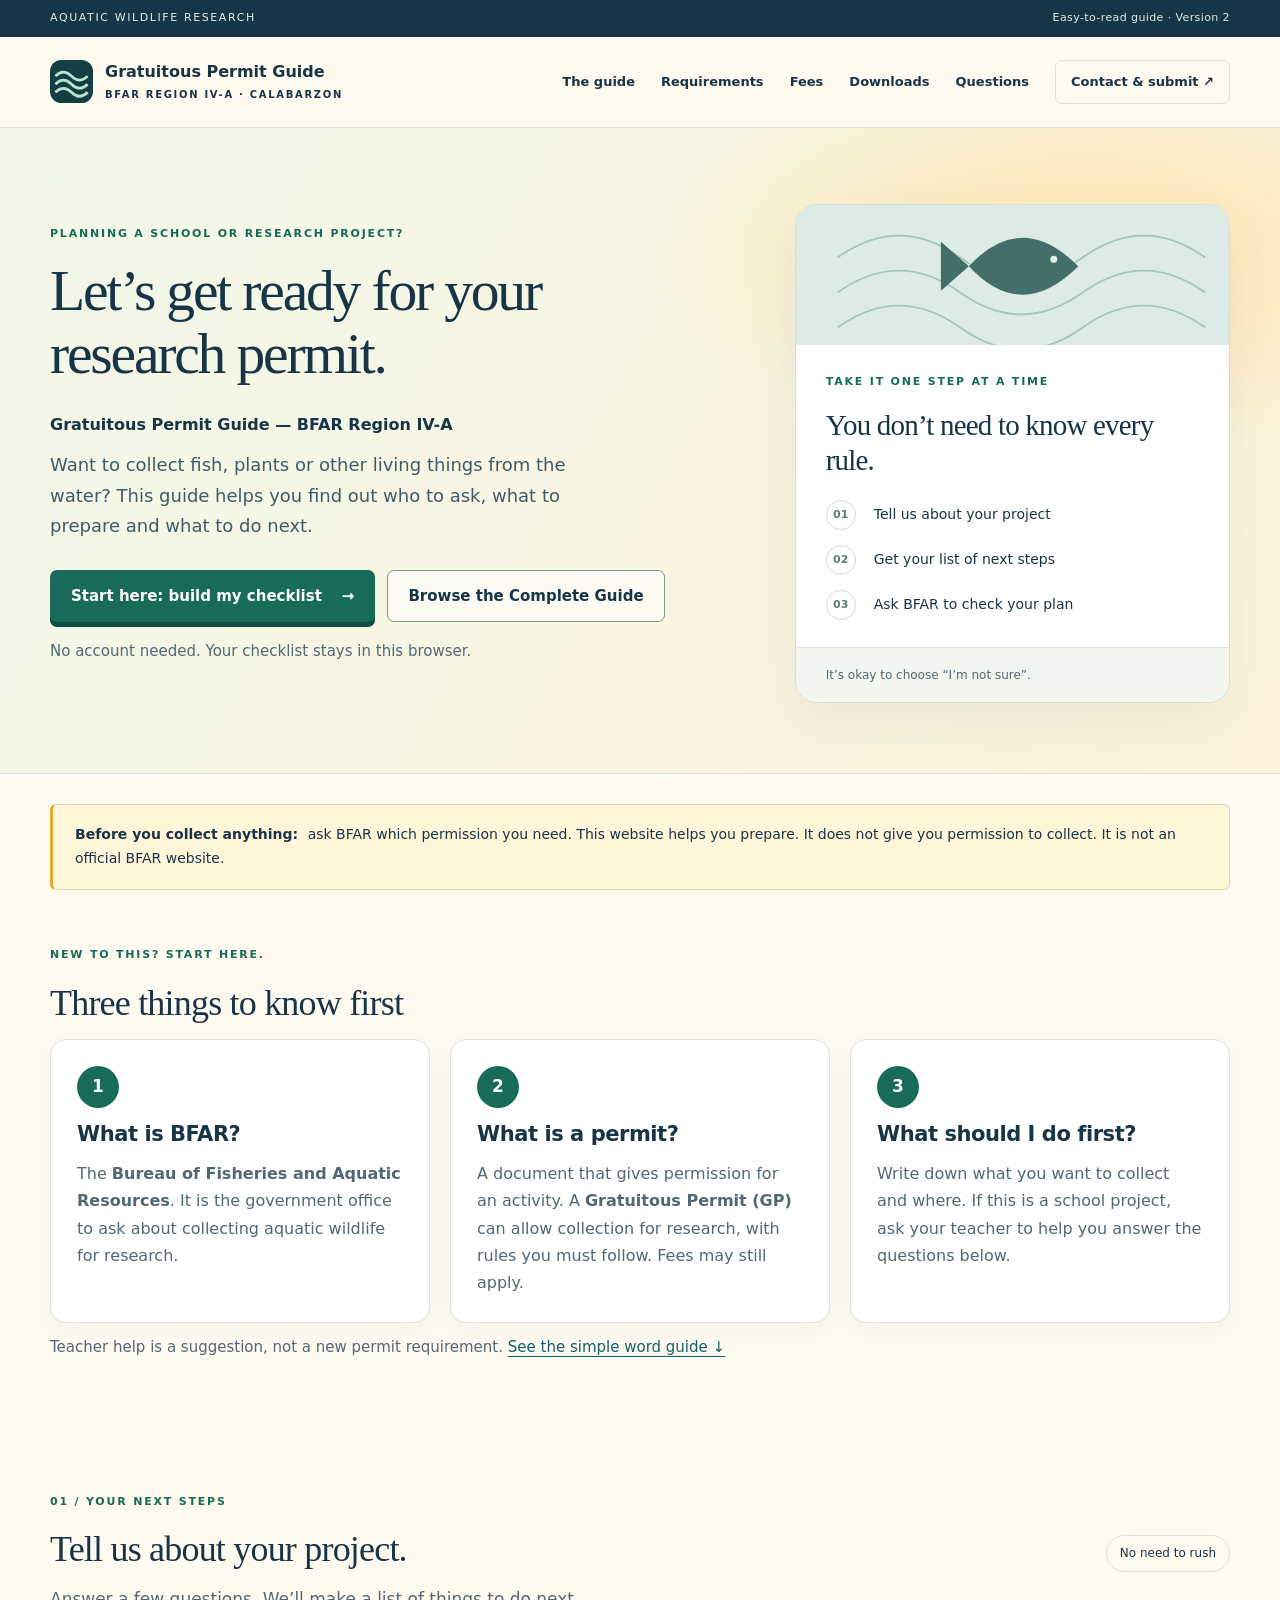
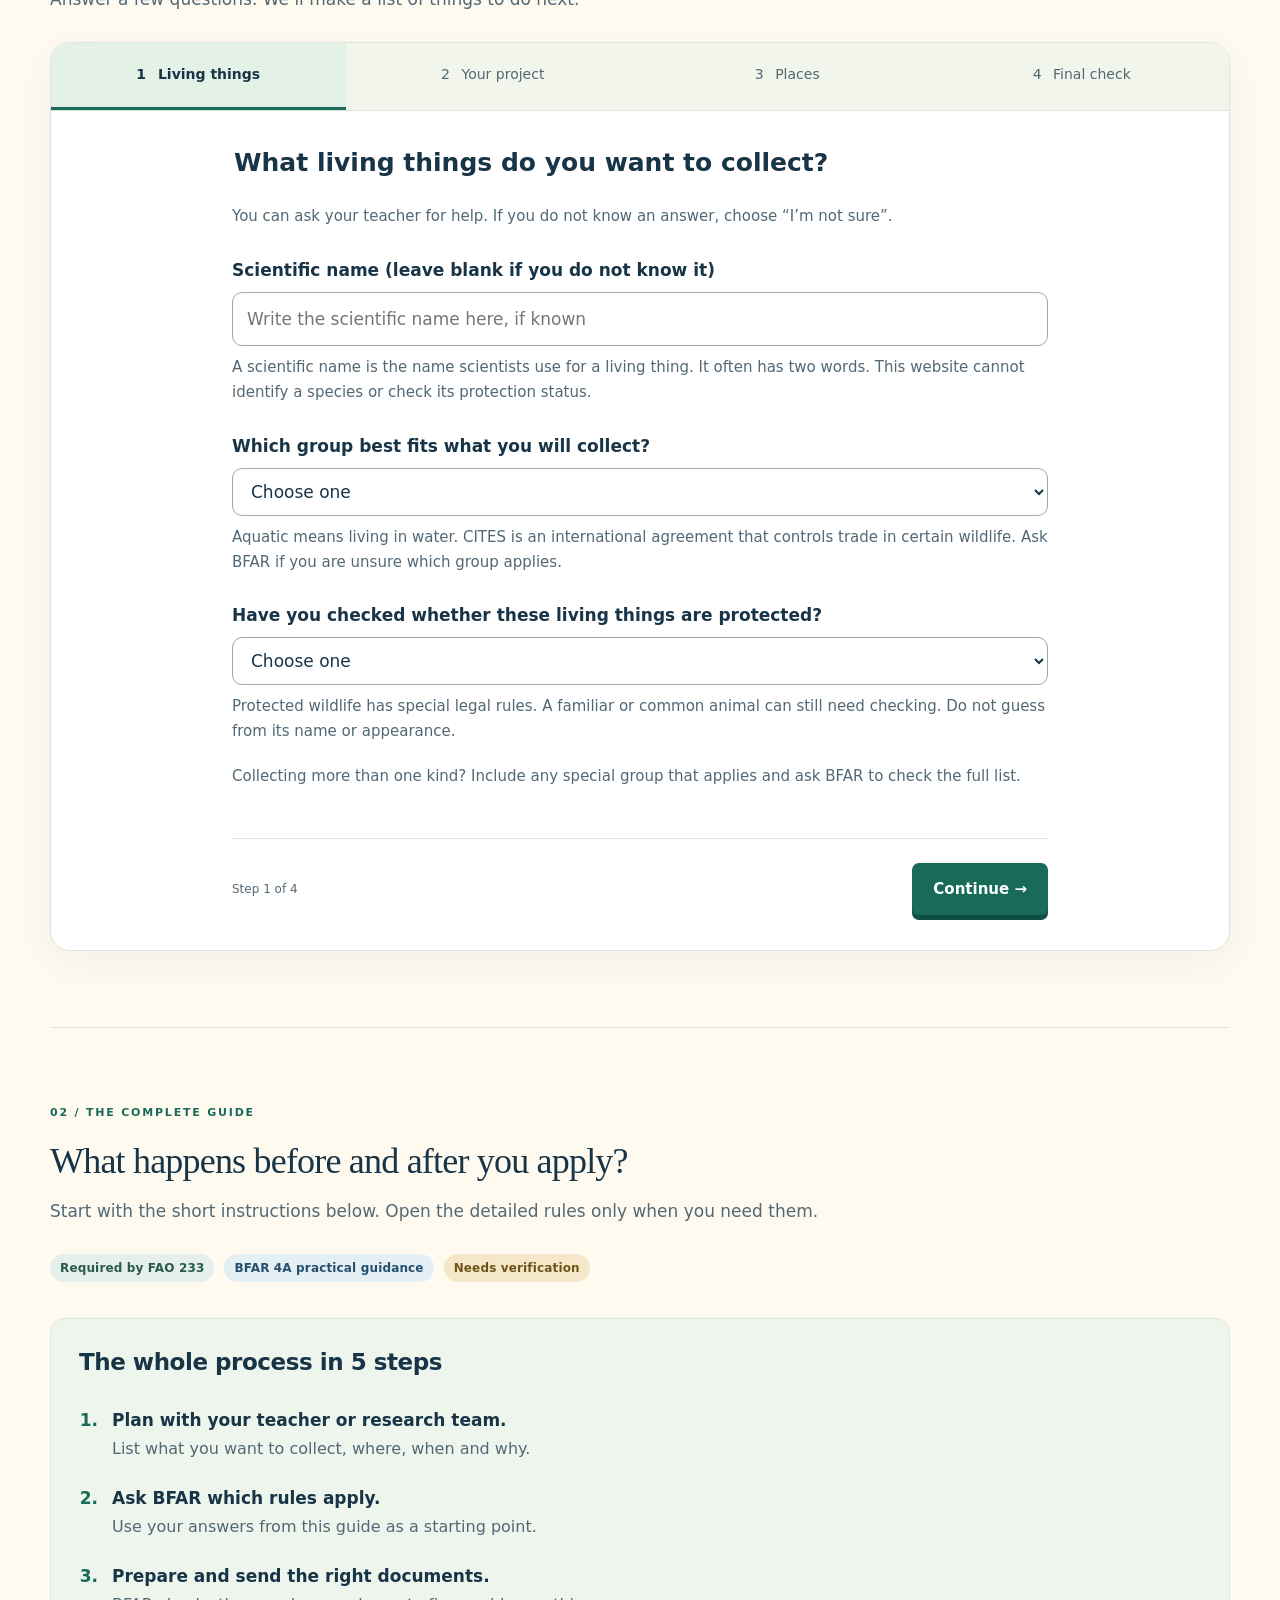
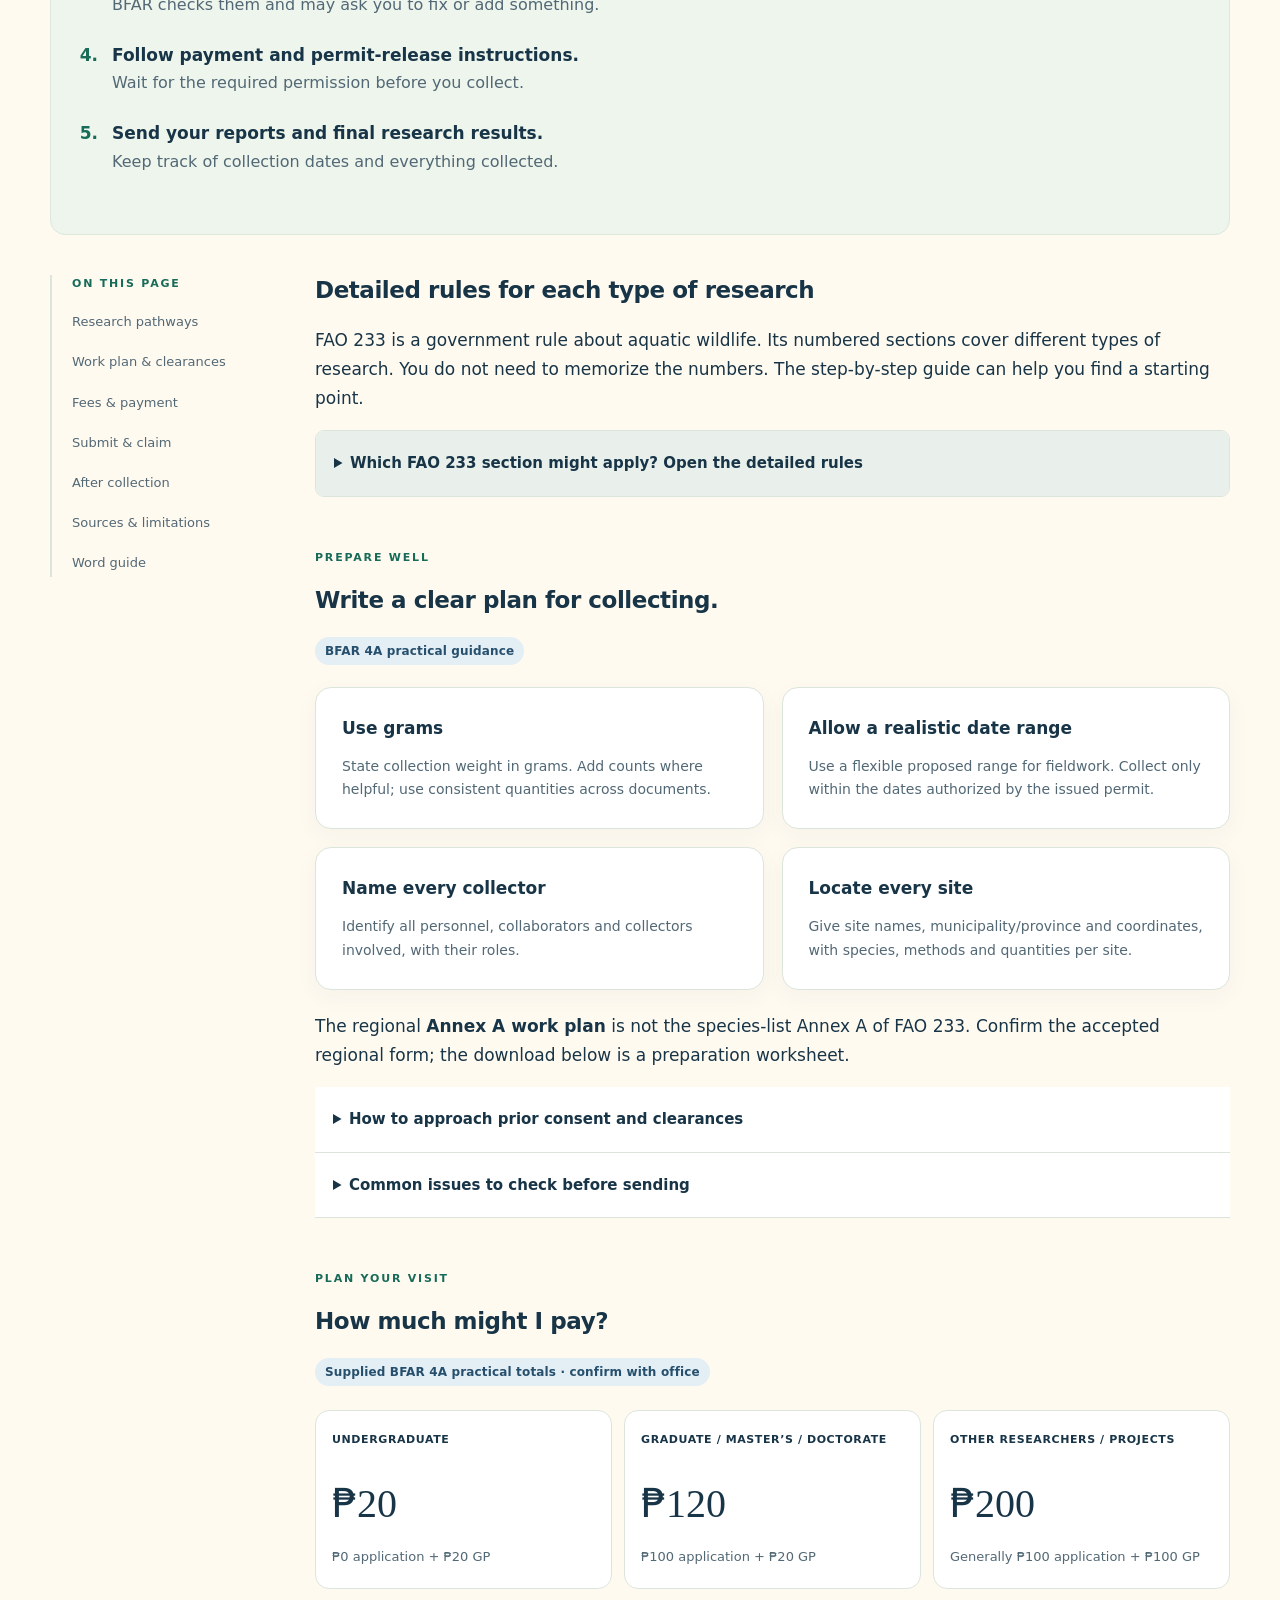
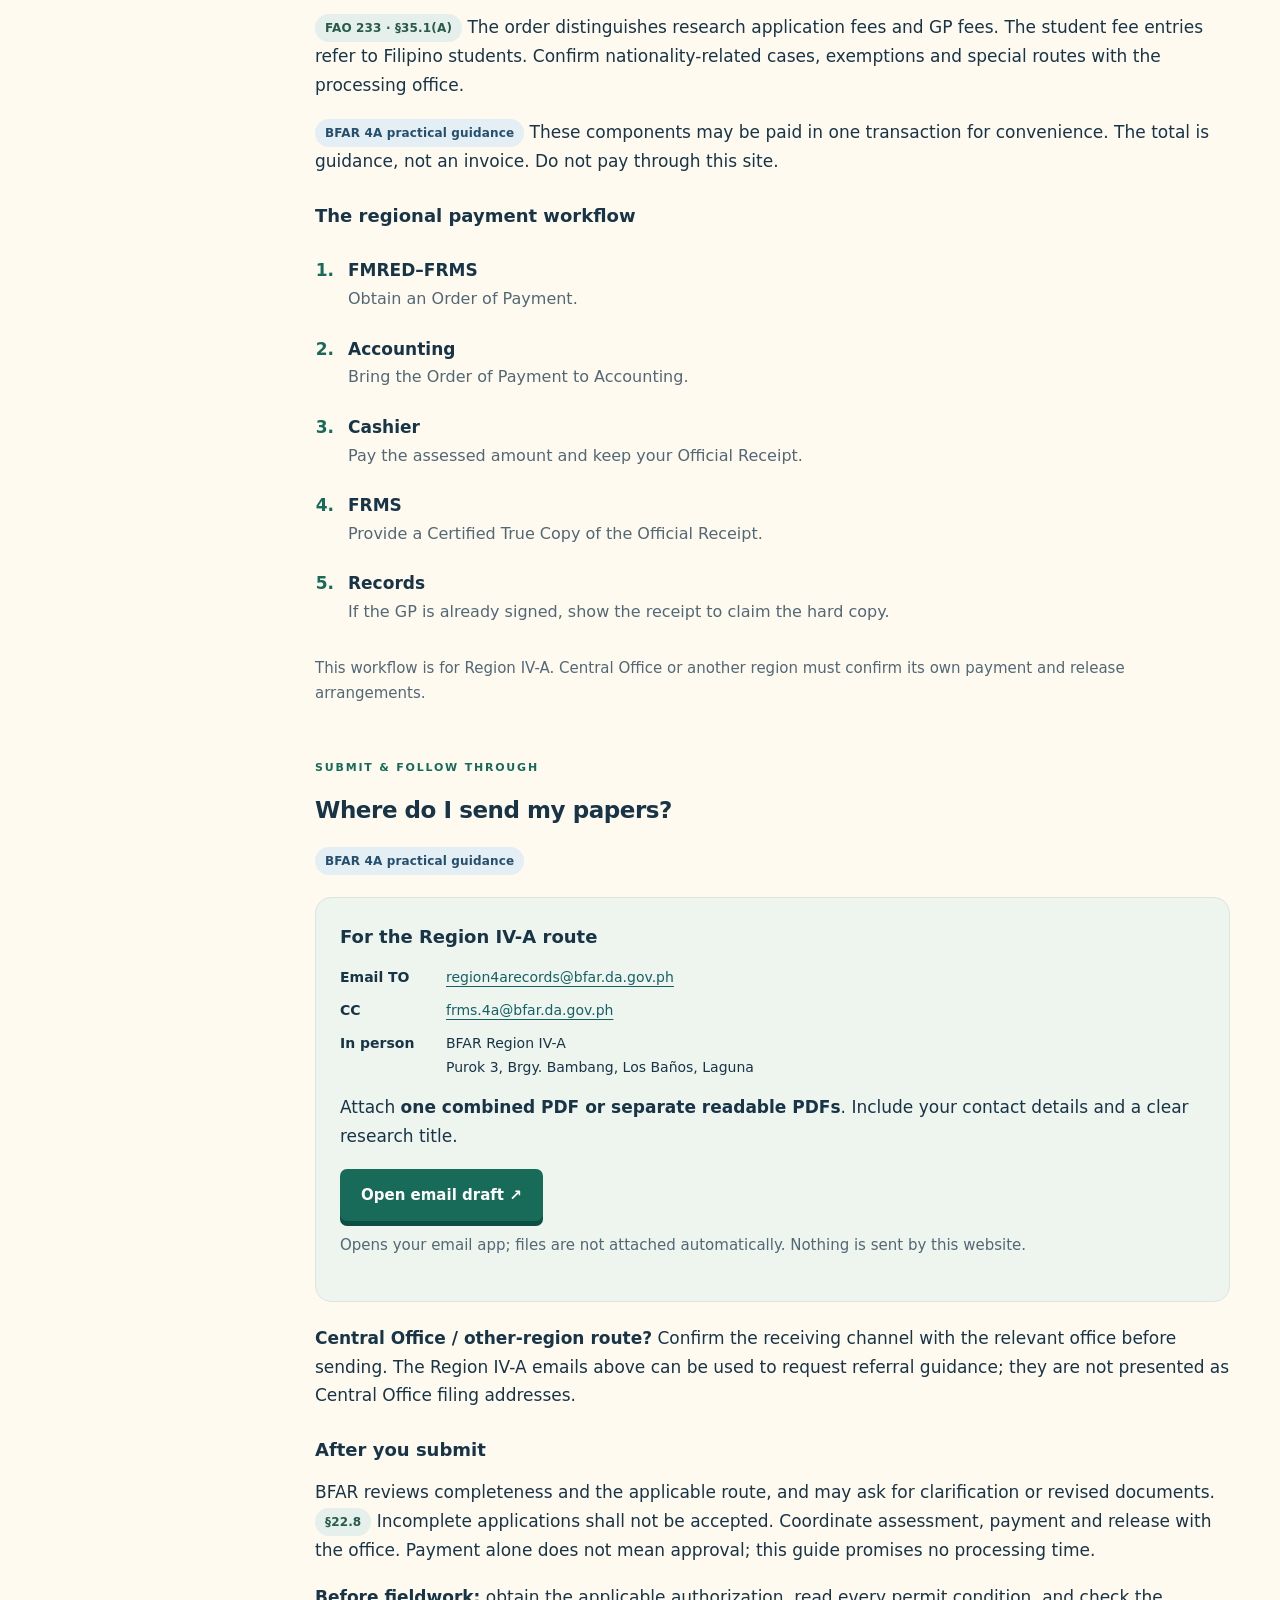
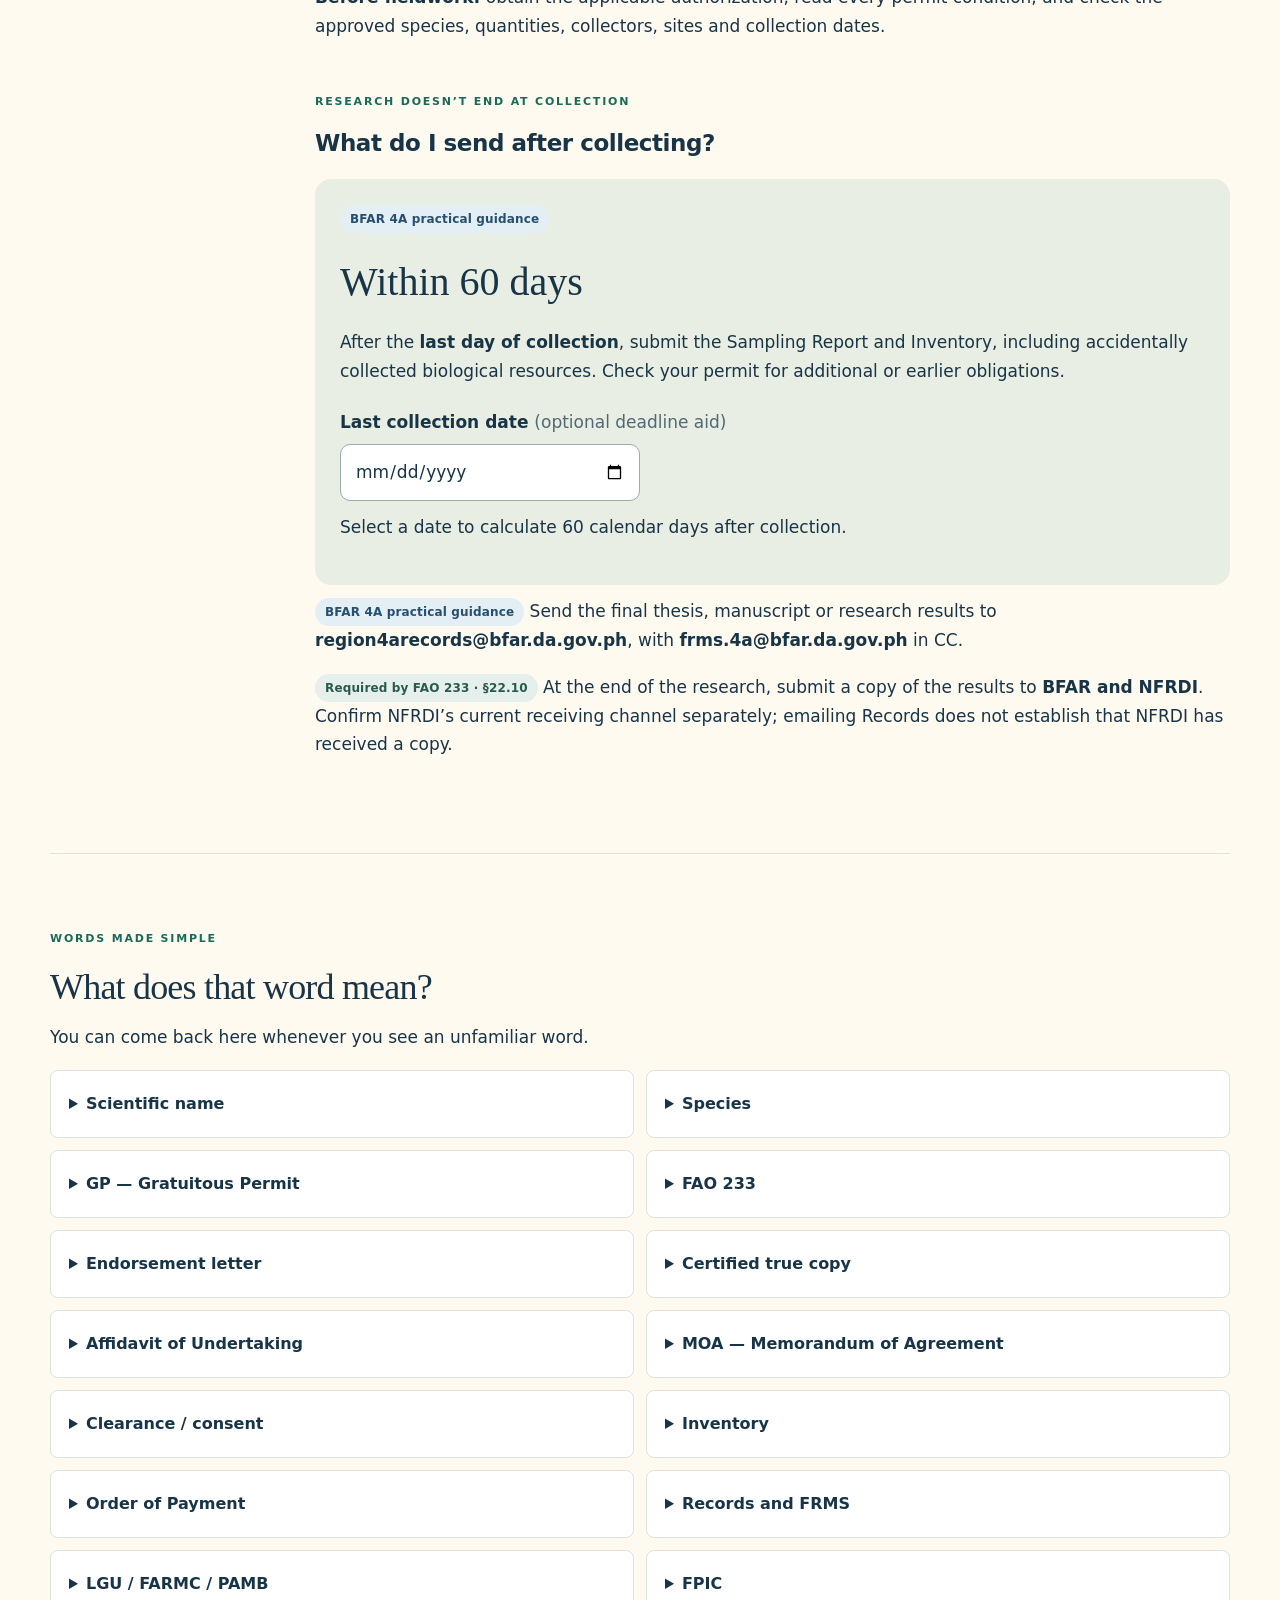
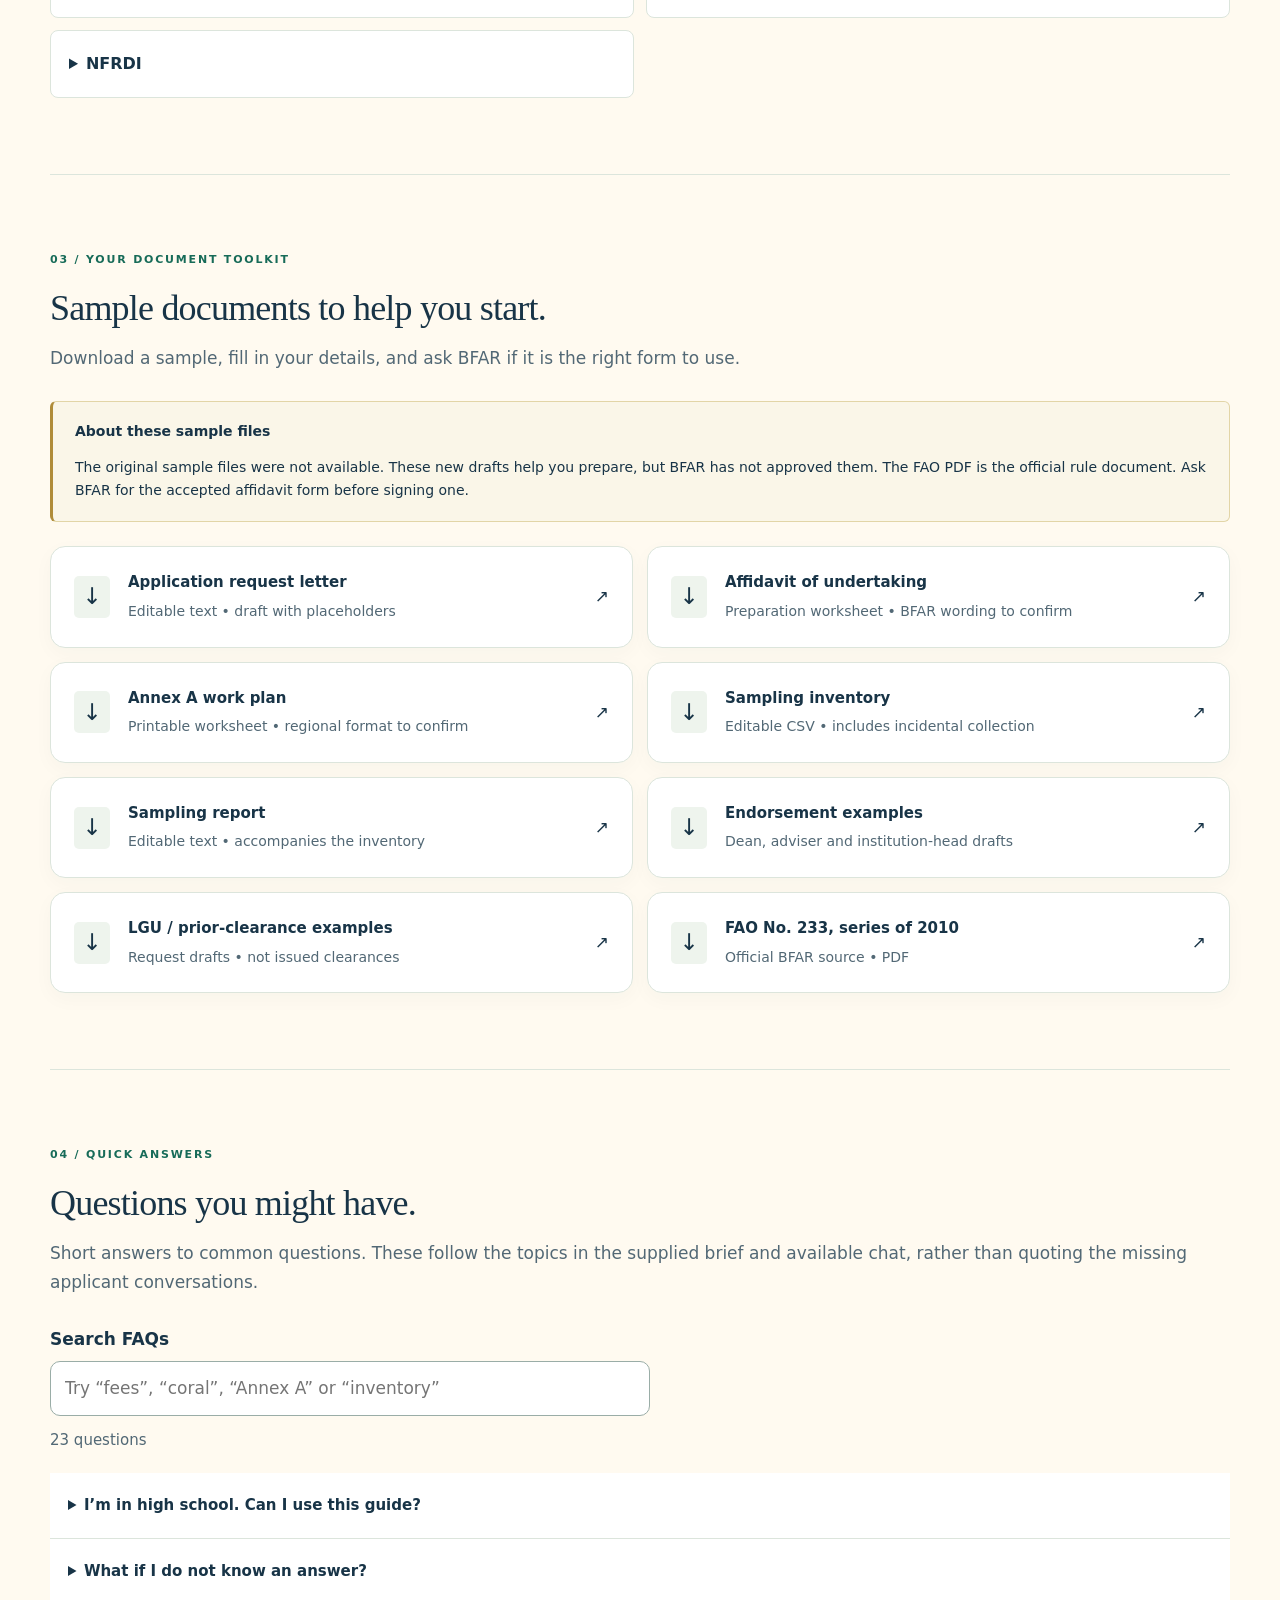
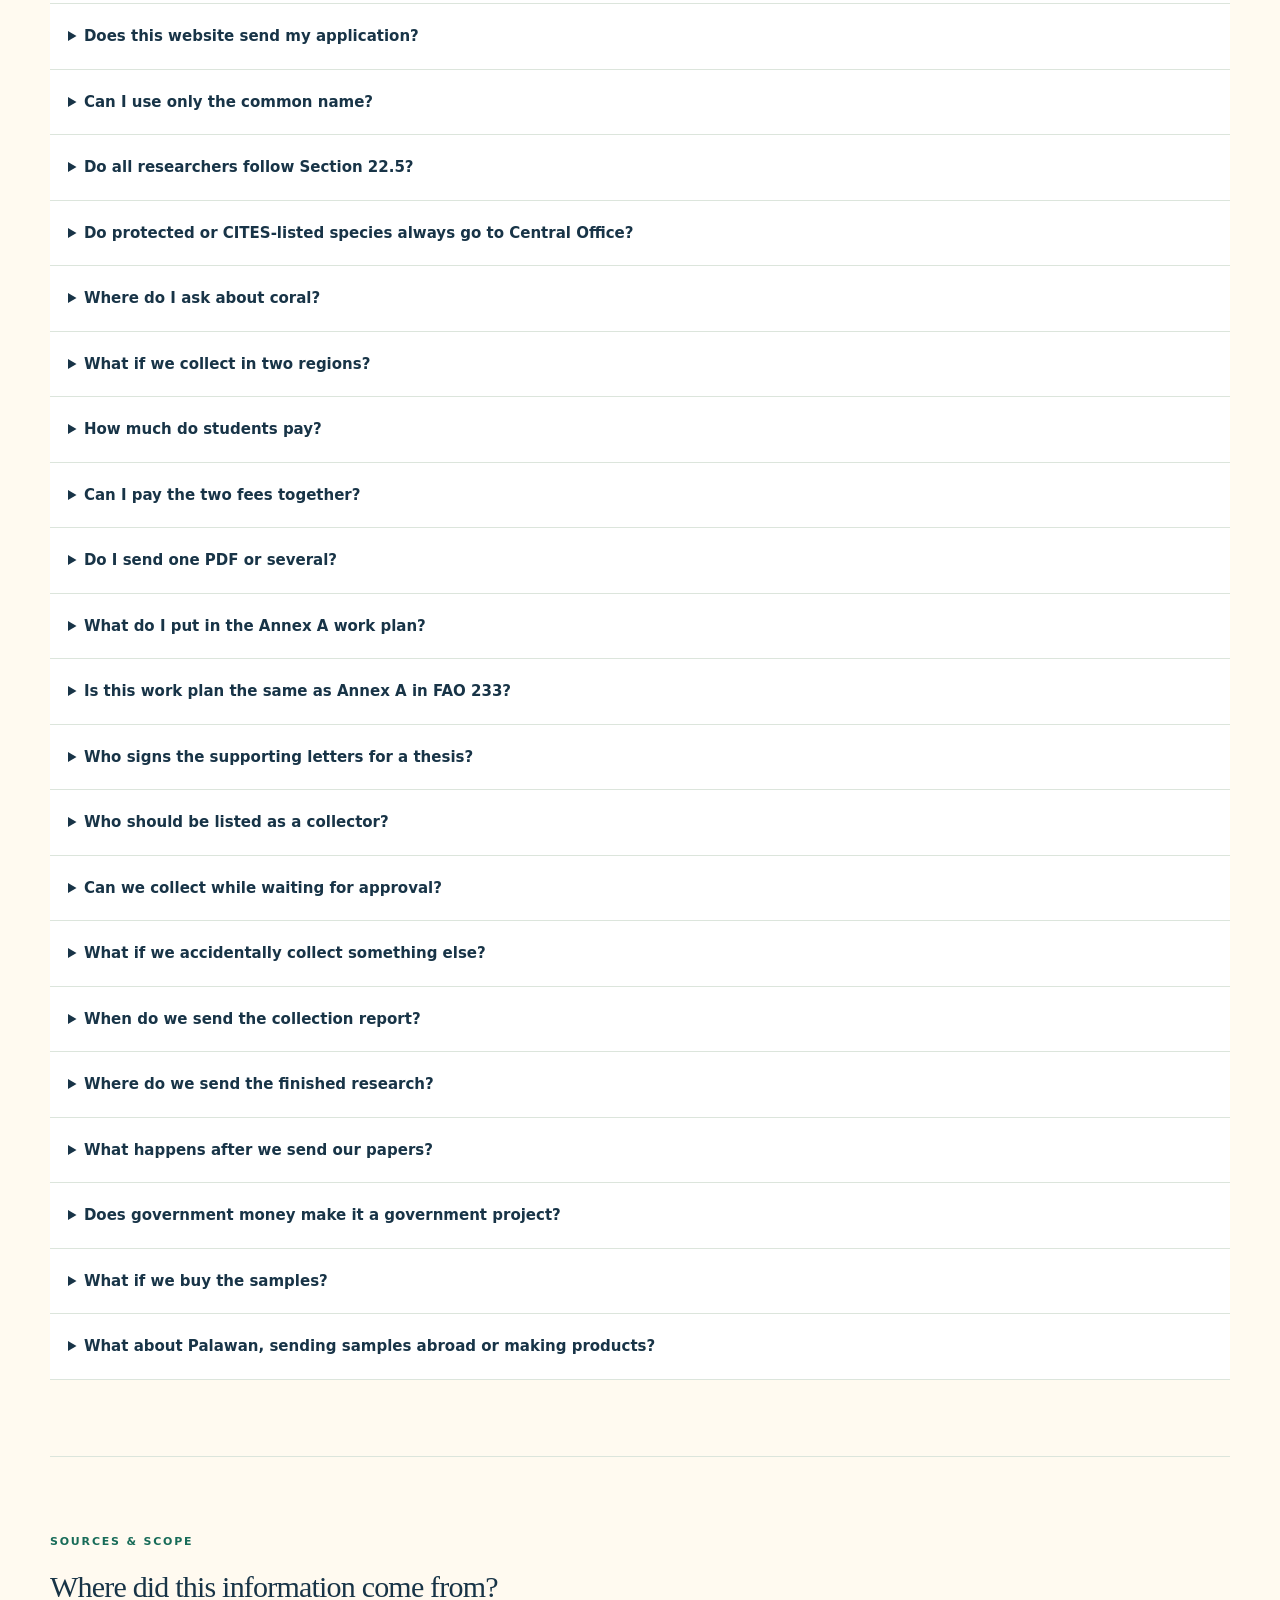
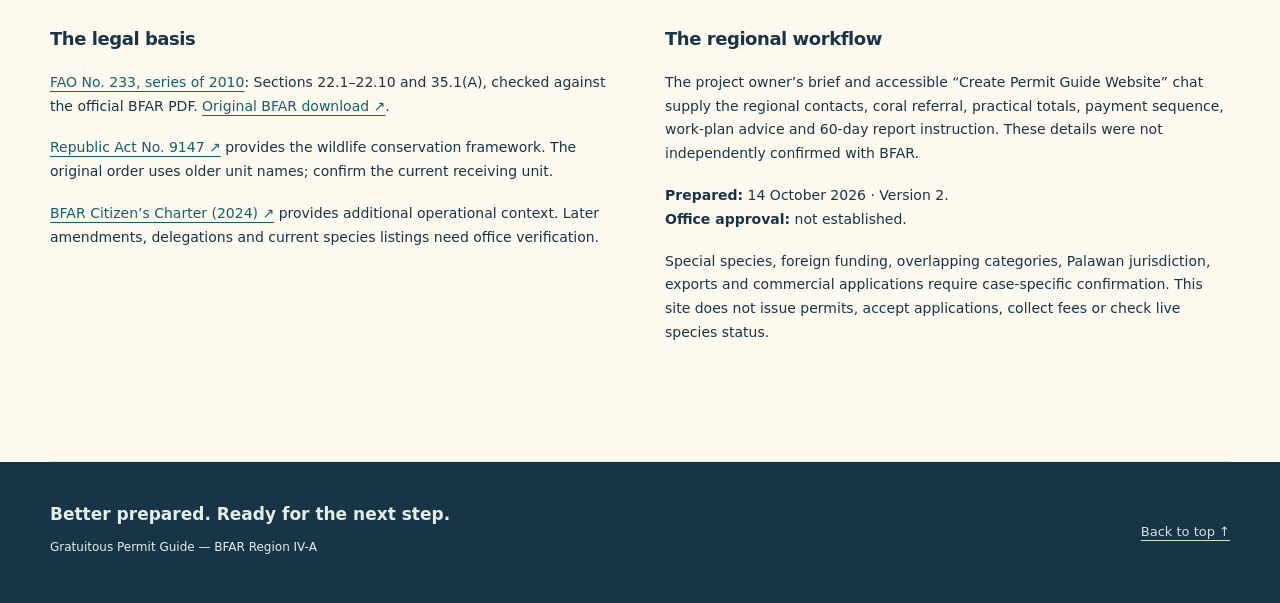
==== commit 19ee59c3: "Add files via upload" ====
--- a/index.html
+++ b/index.html
@@ -2,8 +2,8 @@
 
 <html lang="en"><head><meta charset="utf-8"/><meta content="width=device-width,initial-scale=1" name="viewport"/><meta content="#123e44" name="theme-color"/><meta content="Prepare your aquatic wildlife research permit application: pathways, checklists, fees and BFAR Region IV-A submission guidance." name="description"/><title>Gratuitous Permit Guide — BFAR Region IV-A</title><link href="assets/mark.svg" rel="icon" type="image/svg+xml"/><link href="styles.css" rel="stylesheet"/><script defer="" src="data.js"></script><script defer="" src="script.js"></script></head>
 <body><a class="skip-link" href="#main">Skip to main content</a><div class="utility"><div class="wrap">AQUATIC WILDLIFE RESEARCH <span>Easy-to-read guide · Version 2</span></div></div>
-<header class="site-header"><div class="wrap header-inner"><a aria-label="Permit guide home" class="brand" href="#home"><img alt="" height="43" src="assets/mark.svg" width="43"/><span>Gratuitous Permit Guide<small>BFAR REGION IV-A · CALABARZON</small></span></a><nav aria-label="Main navigation"><a href="#guide">The guide</a><a href="#downloads">Downloads</a><a href="#faqs">Questions</a><a class="contact-nav" href="#contact">Contact &amp; submit ↗</a></nav></div></header>
-<main id="main"><section class="hero" id="home"><div class="wrap hero-grid"><div><p class="eyebrow">PLANNING A SCHOOL OR RESEARCH PROJECT?</p><h1>Let’s get ready for your research permit.</h1><p class="hero-copy">Gratuitous Permit Guide — BFAR Region IV-A</p><p class="hero-sub">Want to collect fish, plants or other living things from the water? This guide helps you find out who to ask, what to prepare and what to do next.</p><div class="hero-actions"><a class="button primary" href="#wizard" id="start-guide">Guide Me Step-by-Step <span aria-hidden="true">→</span></a><a class="button secondary" href="#guide">Browse the Complete Guide</a></div><p class="micro">No account needed. Your checklist stays in this browser.</p></div><aside class="hero-card"><div aria-hidden="true" class="water-art"><svg viewbox="0 0 400 160"><path d="M0 60Q70 10 140 60T280 60T420 60M0 100Q70 50 140 100T280 100T420 100M0 140Q70 90 140 140T280 140T420 140"></path><path class="fish" d="M150 70Q210 5 275 70Q210 135 150 70L118 42V98Z"></path><circle cx="247" cy="62" r="4"></circle></svg></div><p class="eyebrow">TAKE IT ONE STEP AT A TIME</p><h2>You don’t need to know every rule.</h2><ol class="hero-steps"><li><b>01</b><span>Tell us about your project</span></li><li><b>02</b><span>Get your list of next steps</span></li><li><b>03</b><span>Ask BFAR to check your plan</span></li></ol><div class="card-foot">It’s okay to choose “I’m not sure”.</div></aside></div></section>
+<header class="site-header"><div class="wrap header-inner"><a aria-label="Permit guide home" class="brand" href="#home"><img alt="" height="43" src="assets/mark.svg" width="43"/><span>Gratuitous Permit Guide<small>BFAR REGION IV-A · CALABARZON</small></span></a><nav aria-label="Main navigation"><a href="#guide">The guide</a><a href="#pathways">Requirements</a><a href="#fees">Fees</a><a href="#downloads">Downloads</a><a href="#faqs">Questions</a><a class="contact-nav" href="#contact">Contact &amp; submit ↗</a></nav></div></header>
+<main id="main"><section class="hero" id="home"><div class="wrap hero-grid"><div><p class="eyebrow">PLANNING A SCHOOL OR RESEARCH PROJECT?</p><h1>Let’s get ready for your research permit.</h1><p class="hero-copy">Gratuitous Permit Guide — BFAR Region IV-A</p><p class="hero-sub">Want to collect fish, plants or other living things from the water? This guide helps you find out who to ask, what to prepare and what to do next.</p><div class="hero-actions"><a class="button primary" href="#wizard" id="start-guide">Start here: build my checklist <span aria-hidden="true">→</span></a><a class="button secondary" href="#guide">Browse the Complete Guide</a></div><p class="micro">No account needed. Your checklist stays in this browser.</p></div><aside class="hero-card"><div aria-hidden="true" class="water-art"><svg viewbox="0 0 400 160"><path d="M0 60Q70 10 140 60T280 60T420 60M0 100Q70 50 140 100T280 100T420 100M0 140Q70 90 140 140T280 140T420 140"></path><path class="fish" d="M150 70Q210 5 275 70Q210 135 150 70L118 42V98Z"></path><circle cx="247" cy="62" r="4"></circle></svg></div><p class="eyebrow">TAKE IT ONE STEP AT A TIME</p><h2>You don’t need to know every rule.</h2><ol class="hero-steps"><li><b>01</b><span>Tell us about your project</span></li><li><b>02</b><span>Get your list of next steps</span></li><li><b>03</b><span>Ask BFAR to check your plan</span></li></ol><div class="card-foot">It’s okay to choose “I’m not sure”.</div></aside></div></section>
 <div class="wrap"><div class="notice intro-notice"><strong>Before you collect anything:</strong> ask BFAR which permission you need. This website helps you prepare. It does not give you permission to collect. It is not an official BFAR website.</div><section aria-labelledby="basics-title" class="beginner-start" id="start-here"><p class="eyebrow">NEW TO THIS? START HERE.</p><h2 id="basics-title">Three things to know first</h2><div class="basics-grid"><div class="small-card"><span class="big-number">1</span><h3>What is BFAR?</h3><p>The <b>Bureau of Fisheries and Aquatic Resources</b>. It is the government office to ask about collecting aquatic wildlife for research.</p></div><div class="small-card"><span class="big-number">2</span><h3>What is a permit?</h3><p>A document that gives permission for an activity. A <b>Gratuitous Permit (GP)</b> can allow collection for research, with rules you must follow. Fees may still apply.</p></div><div class="small-card"><span class="big-number">3</span><h3>What should I do first?</h3><p>Write down what you want to collect and where. If this is a school project, ask your teacher to help you answer the questions below.</p></div></div><p class="help">Teacher help is a suggestion, not a new permit requirement. <a href="#word-help">See the simple word guide ↓</a></p></section>
 <section class="section wizard-section" id="wizard"><div class="section-heading"><div><p class="eyebrow">01 / YOUR NEXT STEPS</p><h2>Tell us about your project.</h2><p>Answer a few questions. We’ll make a list of things to do next.</p></div><span class="pill">No need to rush</span></div><noscript><div class="notice">Enable JavaScript to use the interactive guide. All pathways, fees, downloads and submission instructions remain available in the complete guide below.</div></noscript>
 <div hidden="" id="wizard-app"><ol aria-label="Guide progress" class="stepper"><li aria-current="step">1 <span>Living things</span></li><li>2 <span>Your project</span></li><li>3 <span>Places</span></li><li>4 <span>Final check</span></li></ol><form id="permit-form" novalidate="">
@@ -20,4 +20,4 @@
 <article id="after"><p class="eyebrow">RESEARCH DOESN’T END AT COLLECTION</p><h3>What do I send after collecting?</h3><div class="deadline-card"><span class="tag practice">BFAR 4A practical guidance</span><strong>Within 60 days</strong><p>After the <b>last day of collection</b>, submit the Sampling Report and Inventory, including accidentally collected biological resources. Check your permit for additional or earlier obligations.</p><label for="last-date">Last collection date <span class="optional">(optional deadline aid)</span></label><input id="last-date" type="date"/><p id="deadline" role="status">Select a date to calculate 60 calendar days after collection.</p></div><p><span class="tag practice">BFAR 4A practical guidance</span> Send the final thesis, manuscript or research results to <b>region4arecords@bfar.da.gov.ph</b>, with <b>frms.4a@bfar.da.gov.ph</b> in CC.</p><p><span class="tag legal">Required by FAO 233 · §22.10</span> At the end of the research, submit a copy of the results to <b>BFAR and NFRDI</b>. Confirm NFRDI’s current receiving channel separately; emailing Records does not establish that NFRDI has received a copy.</p></article></div></div></section>
 <section class="section word-help" id="word-help"><p class="eyebrow">WORDS MADE SIMPLE</p><h2>What does that word mean?</h2><p>You can come back here whenever you see an unfamiliar word.</p><div class="word-grid"><details><summary>Scientific name</summary><div class="detail-body"><p>The name scientists use for a living thing. It often has two words.</p></div></details><details><summary>Species</summary><div class="detail-body"><p>A kind of living thing. Use its scientific name to avoid confusion.</p></div></details><details><summary>GP — Gratuitous Permit</summary><div class="detail-body"><p>A permit for activities such as collecting aquatic wildlife for research. Fees may still apply.</p></div></details><details><summary>FAO 233</summary><div class="detail-body"><p>Fisheries Administrative Order No. 233: the government rule used in this guide.</p></div></details><details><summary>Endorsement letter</summary><div class="detail-body"><p>A letter from the required school or organization official supporting your application.</p></div></details><details><summary>Certified true copy</summary><div class="detail-body"><p>A copy certified as matching the original. Ask the office which certification it accepts.</p></div></details><details><summary>Affidavit of Undertaking</summary><div class="detail-body"><p>A formal sworn statement about commitments. Ask BFAR for the correct form and signing instructions.</p></div></details><details><summary>MOA — Memorandum of Agreement</summary><div class="detail-body"><p>A written agreement between named parties. Some cases need one with the Secretary of Agriculture.</p></div></details><details><summary>Clearance / consent</summary><div class="detail-body"><p>Permission from the authority, community or rights holder that applies to the place. BFAR can help identify the right process.</p></div></details><details><summary>Inventory</summary><div class="detail-body"><p>A list of what you collected, with amounts and collection details.</p></div></details><details><summary>Order of Payment</summary><div class="detail-body"><p>The document that tells the Cashier what you need to pay.</p></div></details><details><summary>Records and FRMS</summary><div class="detail-body"><p>BFAR office names used in the submission steps. Use the email addresses shown; you do not need to memorize the initials.</p></div></details><details><summary>LGU / FARMC / PAMB</summary><div class="detail-body"><p>LGU means local government unit. FARMC is a fisheries and aquatic resources management council. PAMB is a protected area management board. BFAR will tell you which needs to be involved.</p></div></details><details><summary>FPIC</summary><div class="detail-body"><p>Free and Prior Informed Consent: a specific consent process involving Indigenous Peoples where applicable. A generic letter does not replace it.</p></div></details><details><summary>NFRDI</summary><div class="detail-body"><p>National Fisheries Research and Development Institute. FAO 233 requires a copy of your final research results to be sent there too.</p></div></details></div></section><section class="section downloads-section" id="downloads"><div class="section-heading"><div><p class="eyebrow">03 / YOUR DOCUMENT TOOLKIT</p><h2>Sample documents to help you start.</h2><p>Download a sample, fill in your details, and ask BFAR if it is the right form to use.</p></div></div><div class="notice"><strong>About these sample files</strong><p>The original sample files were not available. These new drafts help you prepare, but BFAR has not approved them. The FAO PDF is the official rule document. Ask BFAR for the accepted affidavit form before signing one.</p></div><div class="download-grid"><a class="download-card" download="" href="downloads/application-request-letter.txt"><span class="file-icon">↓</span><span><strong>Application request letter</strong><small>Editable text • draft with placeholders</small></span><span aria-hidden="true">↗</span></a><a class="download-card" download="" href="downloads/affidavit-of-undertaking.txt"><span class="file-icon">↓</span><span><strong>Affidavit of undertaking</strong><small>Preparation worksheet • BFAR wording to confirm</small></span><span aria-hidden="true">↗</span></a><a class="download-card" download="" href="downloads/annex-a-work-plan.html"><span class="file-icon">↓</span><span><strong>Annex A work plan</strong><small>Printable worksheet • regional format to confirm</small></span><span aria-hidden="true">↗</span></a><a class="download-card" download="" href="downloads/inventory-format.csv"><span class="file-icon">↓</span><span><strong>Sampling inventory</strong><small>Editable CSV • includes incidental collection</small></span><span aria-hidden="true">↗</span></a><a class="download-card" download="" href="downloads/sampling-report.txt"><span class="file-icon">↓</span><span><strong>Sampling report</strong><small>Editable text • accompanies the inventory</small></span><span aria-hidden="true">↗</span></a><a class="download-card" download="" href="downloads/endorsement-examples.txt"><span class="file-icon">↓</span><span><strong>Endorsement examples</strong><small>Dean, adviser and institution-head drafts</small></span><span aria-hidden="true">↗</span></a><a class="download-card" download="" href="downloads/prior-clearance-examples.txt"><span class="file-icon">↓</span><span><strong>LGU / prior-clearance examples</strong><small>Request drafts • not issued clearances</small></span><span aria-hidden="true">↗</span></a><a class="download-card" download="" href="downloads/FAO-233-s-2010.pdf"><span class="file-icon">↓</span><span><strong>FAO No. 233, series of 2010</strong><small>Official BFAR source • PDF</small></span><span aria-hidden="true">↗</span></a></div></section>
 <section class="section" id="faqs"><div class="section-heading"><div><p class="eyebrow">04 / QUICK ANSWERS</p><h2>Questions you might have.</h2><p>Short answers to common questions. These follow the topics in the supplied brief and available chat, rather than quoting the missing applicant conversations.</p></div></div><div class="search-box"><label for="faq-search">Search FAQs</label><input id="faq-search" placeholder="Try “fees”, “coral”, “Annex A” or “inventory”" type="search"/><p class="help" id="faq-count" role="status">23 questions</p></div><div id="faq-list"><details class="faq-item"><summary>I’m in high school. Can I use this guide?</summary><div class="detail-body"><p>Yes. Ask your teacher to help you describe the project. Then ask BFAR which permit, papers and fee apply. A school activity is not automatically a college thesis under Section 22.6.</p></div></details><details class="faq-item"><summary>What if I do not know an answer?</summary><div class="detail-body"><p>Choose “I’m not sure”. Write down the question and ask your teacher or BFAR. Do not guess the protection status of a plant or animal.</p></div></details><details class="faq-item"><summary>Does this website send my application?</summary><div class="detail-body"><p>No. It only helps you prepare. You still need to send your documents to the correct office. The email button opens your email app; you must add the files yourself.</p></div></details><details class="faq-item"><summary>Can I use only the common name?</summary><div class="detail-body"><p>Add the scientific name if you know it. Common names can mean different things. Ask your teacher or BFAR to check the name and any protection rules. This website cannot look them up.</p></div></details><details class="faq-item"><summary>Do all researchers follow Section 22.5?</summary><div class="detail-body"><p>No. Section 22.5 is for research started or carried out by government. Other researchers may follow Sections 22.1, 22.2 or 22.3. The fee alone does not decide the rule.</p></div></details><details class="faq-item"><summary>Do protected or CITES-listed species always go to Central Office?</summary><div class="detail-body"><p>Do not assume that. Ask BFAR which permit and office apply. These living things need special review. A research GP may not be enough.</p></div></details><details class="faq-item"><summary>Where do I ask about coral?</summary><div class="detail-body"><p>The supplied BFAR 4A instructions refer coral cases to BFAR Central Office’s aquatic wildlife team: FRLD–AWRS. This is regional office guidance, not a blanket rule quoted from FAO 233.</p></div></details><details class="faq-item"><summary>What if we collect in two regions?</summary><div class="detail-body"><p>FAO 233 Section 22.9 says to file with BFAR Central Office. Two towns in the same region do not automatically count as two regions.</p></div></details><details class="faq-item"><summary>How much do students pay?</summary><div class="detail-body"><p>The supplied regional totals are ₱20 for Filipino undergraduate students and ₱120 for graduate students, including Master’s and doctorate. Other researchers generally pay ₱200. High school projects and special cases should ask BFAR to confirm the fee. These amounts are not a bill.</p></div></details><details class="faq-item"><summary>Can I pay the two fees together?</summary><div class="detail-body"><p>The supplied BFAR 4A instructions allow one payment for convenience. The application fee and GP fee are still separate parts. Get an Order of Payment first. Do not pay through this website.</p></div></details><details class="faq-item"><summary>Do I send one PDF or several?</summary><div class="detail-body"><p>Either is allowed in the supplied regional instructions: one combined PDF or separate readable PDFs. For Region IV-A, send TO region4arecords@bfar.da.gov.ph and put frms.4a@bfar.da.gov.ph in CC.</p></div></details><details class="faq-item"><summary>What do I put in the Annex A work plan?</summary><div class="detail-body"><p>List the scientific names, amounts in grams, collection places and map coordinates, methods, possible dates, and everyone who will collect. A proposed date does not give permission to collect before approval.</p></div></details><details class="faq-item"><summary>Is this work plan the same as Annex A in FAO 233?</summary><div class="detail-body"><p>No. The regional “Annex A work plan” is an application attachment. The Annex A inside FAO 233 is a species list. Ask BFAR for its current work-plan form.</p></div></details><details class="faq-item"><summary>Who signs the supporting letters for a thesis?</summary><div class="detail-body"><p>Section 22.6 lists letters from the concerned Dean and thesis adviser. Ask BFAR before combining them into one letter. For a different school project, first confirm which rules apply.</p></div></details><details class="faq-item"><summary>Who should be listed as a collector?</summary><div class="detail-body"><p>List everyone who will collect samples, including helpers and collaborators, with their roles. Tell BFAR about changes and follow the names and conditions in the issued permit.</p></div></details><details class="faq-item"><summary>Can we collect while waiting for approval?</summary><div class="detail-body"><p>Do not treat an application or payment as permission. Get the required authorization first. Check the approved dates, places, species and amounts before collecting.</p></div></details><details class="faq-item"><summary>What if we accidentally collect something else?</summary><div class="detail-body"><p>Include it in the Sampling Report and Inventory under the supplied regional guidance. Tell BFAR promptly about problems and follow the permit. Listing it later does not make an unauthorized collection allowed.</p></div></details><details class="faq-item"><summary>When do we send the collection report?</summary><div class="detail-body"><p>The supplied regional instruction is within 60 days after the last collection day. Send the Sampling Report and Inventory. Check the permit for other deadlines or earlier reporting duties.</p></div></details><details class="faq-item"><summary>Where do we send the finished research?</summary><div class="detail-body"><p>For Region IV-A, email Records and CC FRMS using the addresses on this page. FAO 233 Section 22.10 also requires results to BFAR and NFRDI. Ask how to send NFRDI its copy; do not assume the Records email reaches NFRDI.</p></div></details><details class="faq-item"><summary>What happens after we send our papers?</summary><div class="detail-body"><p>BFAR checks the documents and may ask you to correct or add something. Section 22.8 says incomplete applications cannot be accepted. Ask the office about payment and when the permit can be claimed. This guide does not promise a processing time.</p></div></details><details class="faq-item"><summary>Does government money make it a government project?</summary><div class="detail-body"><p>Not always. Ask who started or carries out the project. A government grant alone does not automatically put a private or school project under Section 22.5.</p></div></details><details class="faq-item"><summary>What if we buy the samples?</summary><div class="detail-body"><p>Tell BFAR where the samples come from. Ask about permit coverage and documents for getting or moving them. Do not assume bought or farmed samples need no permission.</p></div></details><details class="faq-item"><summary>What about Palawan, sending samples abroad or making products?</summary><div class="detail-body"><p>Ask BFAR for specific advice. These cases can involve other offices or rules. Do not assume a research GP covers them.</p></div></details></div><p hidden="" id="faq-empty">No matching questions. Try a broader word, or contact BFAR for guidance.</p></section>
-<section class="section source-section" id="sources"><p class="eyebrow">SOURCES &amp; SCOPE</p><h2>Where did this information come from?</h2><div class="mini-grid"><div><h3>The legal basis</h3><p><a href="downloads/FAO-233-s-2010.pdf">FAO No. 233, series of 2010</a>: Sections 22.1–22.10 and 35.1(A), checked against the official BFAR PDF. <a href="https://www.bfar.da.gov.ph/wp-content/uploads/2021/04/FAO-No.-233-s.-2010.pdf">Original BFAR download ↗</a>.</p><p><a href="https://www.officialgazette.gov.ph/2001/07/30/republic-act-no-9147/">Republic Act No. 9147 ↗</a> provides the wildlife conservation framework. The original order uses older unit names; confirm the current receiving unit.</p><p><a href="https://www.bfar.da.gov.ph/wp-content/uploads/2024/03/BFAR_CC_022924.pdf">BFAR Citizen’s Charter (2024) ↗</a> provides additional operational context. Later amendments, delegations and current species listings need office verification.</p></div><div><h3>The regional workflow</h3><p>The project owner’s brief and accessible “Create Permit Guide Website” chat supply the regional contacts, coral referral, practical totals, payment sequence, work-plan advice and 60-day report instruction. These details were not independently confirmed with BFAR.</p><p><b>Prepared:</b> 14 October 2026 · Version 2.<br/><b>Office approval:</b> not established.</p><p>Special species, foreign funding, overlapping categories, Palawan jurisdiction, exports and commercial applications require case-specific confirmation. This site does not issue permits, accept applications, collect fees or check live species status.</p></div></div></section></div></main><footer><div class="wrap footer-inner"><div><strong>Better prepared. Ready for the next step.</strong><p>Gratuitous Permit Guide — BFAR Region IV-A</p></div><a href="#home">Back to top ↑</a></div></footer><nav aria-label="Mobile shortcuts" class="mobile-nav"><a href="#wizard">Start guide</a><a href="#guide">Read guide</a><a href="#downloads">Downloads</a><a href="#contact">Submit</a></nav></body></html>+<section class="section source-section" id="sources"><p class="eyebrow">SOURCES &amp; SCOPE</p><h2>Where did this information come from?</h2><div class="mini-grid"><div><h3>The legal basis</h3><p><a href="downloads/FAO-233-s-2010.pdf">FAO No. 233, series of 2010</a>: Sections 22.1–22.10 and 35.1(A), checked against the official BFAR PDF. <a href="https://www.bfar.da.gov.ph/wp-content/uploads/2021/04/FAO-No.-233-s.-2010.pdf">Original BFAR download ↗</a>.</p><p><a href="https://www.officialgazette.gov.ph/2001/07/30/republic-act-no-9147/">Republic Act No. 9147 ↗</a> provides the wildlife conservation framework. The original order uses older unit names; confirm the current receiving unit.</p><p><a href="https://www.bfar.da.gov.ph/wp-content/uploads/2024/03/BFAR_CC_022924.pdf">BFAR Citizen’s Charter (2024) ↗</a> provides additional operational context. Later amendments, delegations and current species listings need office verification.</p></div><div><h3>The regional workflow</h3><p>The project owner’s brief and accessible “Create Permit Guide Website” chat supply the regional contacts, coral referral, practical totals, payment sequence, work-plan advice and 60-day report instruction. These details were not independently confirmed with BFAR.</p><p><b>Prepared:</b> 14 October 2026 · Version 2.<br/><b>Office approval:</b> not established.</p><p>Special species, foreign funding, overlapping categories, Palawan jurisdiction, exports and commercial applications require case-specific confirmation. This site does not issue permits, accept applications, collect fees or check live species status.</p></div></div></section></div></main><footer><div class="wrap footer-inner"><div><strong>Better prepared. Ready for the next step.</strong><p>Gratuitous Permit Guide — BFAR Region IV-A</p></div><a href="#home">Back to top ↑</a></div></footer><nav aria-label="Mobile shortcuts" class="mobile-nav"><a href="#wizard">Start guide</a><a href="#guide">Guide</a><a href="#fees">Fees</a><a href="#downloads">Downloads</a><a href="#contact">Submit</a></nav></body></html>
--- a/styles.css
+++ b/styles.css
@@ -15,3 +15,51 @@
 /* Keep long email addresses and scientific names inside narrow screens. */
 main, .result-tile, .download-card, .word-grid { overflow-wrap: anywhere; }
 select, input, textarea { min-width: 0; max-width: 100%; }
+
+/* Refined student-first visual system */
+:root{--ink:#183447;--muted:#526875;--teal:#176b58;--pale:#eef5ed;--paper:#fffaf0;--line:#dce5dc;--gold:#f4b942;--radius:20px}
+html{scroll-padding-top:100px}
+.site-header{backdrop-filter:blur(12px);background:rgba(255,250,240,.94)}
+.hero{background:radial-gradient(ellipse at 85% 20%,#ffe5ad 0,transparent 28%),linear-gradient(120deg,#f1f7e9,#fff3dc);padding:76px 0 70px}
+.hero h1{max-width:720px;color:#183447}
+.hero-sub{color:#425a68}
+.eyebrow{color:#176b58}
+.primary{background:#176b58;box-shadow:0 5px 0 #0e4f43}
+.primary:hover{background:#0e594a;transform:translateY(-1px)}
+.button,.download-card,.small-card,.fee-card,.contact-card{transition:transform .18s ease,box-shadow .18s ease,border-color .18s ease}
+.secondary{border-color:#7d9c8d;background:rgba(255,255,255,.58)}
+.hero-card{box-shadow:0 20px 55px #18344712;border-radius:22px}
+.intro-notice{border-left-color:#e6a929;background:#fff5d9}
+.beginner-start{padding-top:56px;padding-bottom:38px}
+.basics-grid{gap:20px}
+.small-card{background:#fff;border-radius:16px;padding:26px;box-shadow:0 7px 24px #1834470a}
+.big-number{background:#176b58;color:#fff;width:42px;height:42px}
+.section{padding-top:76px;padding-bottom:76px}
+#wizard-app{box-shadow:0 12px 40px #1834470c;border-radius:20px}
+.stepper{background:#f1f5ec}
+.stepper li[aria-current]{background:#e3f1e7;border-color:#176b58}
+input:not([type=checkbox]),select,textarea{border-radius:10px;border-color:#9aada7}
+input:focus,select:focus,textarea:focus{border-color:#176b58}
+.process-overview{background:#eef5ed;border:1px solid #dce8dc}
+.flow li::marker{color:#176b58}
+.download-card{border-radius:15px;box-shadow:0 6px 20px #18344708}
+.download-card:hover,.small-card:hover,.fee-card:hover{transform:translateY(-2px);box-shadow:0 12px 28px #18344712}
+.fee-card{border-radius:14px}
+.contact-card,.deadline-card{border-radius:16px}
+.tag{border-radius:999px;padding:5px 10px}
+.guide-index a{padding:3px 0}
+summary{transition:background-color .16s ease}
+summary:hover{background:#f1f5ec}
+:focus-visible{outline:3px solid #dc8d00;outline-offset:4px}
+@media(max-width:740px){
+ .wrap{width:calc(100% - 32px)}
+ .hero{padding:45px 0 42px}
+ .hero h1{font-size:clamp(39px,11vw,49px);line-height:1.08}
+ .section{padding:52px 0}
+ .beginner-start{padding-top:42px}
+ .small-card{padding:22px}
+ .mobile-nav{grid-template-columns:repeat(5,1fr);box-shadow:0 -8px 25px #18344710}
+ .mobile-nav a{font-size:10px}
+}
+@media(hover:hover){.button:hover{transform:translateY(-1px)}}
+@media(prefers-reduced-motion:reduce){*,*::before,*::after{scroll-behavior:auto!important;transition-duration:.01ms!important;animation-duration:.01ms!important;animation-iteration-count:1!important}}
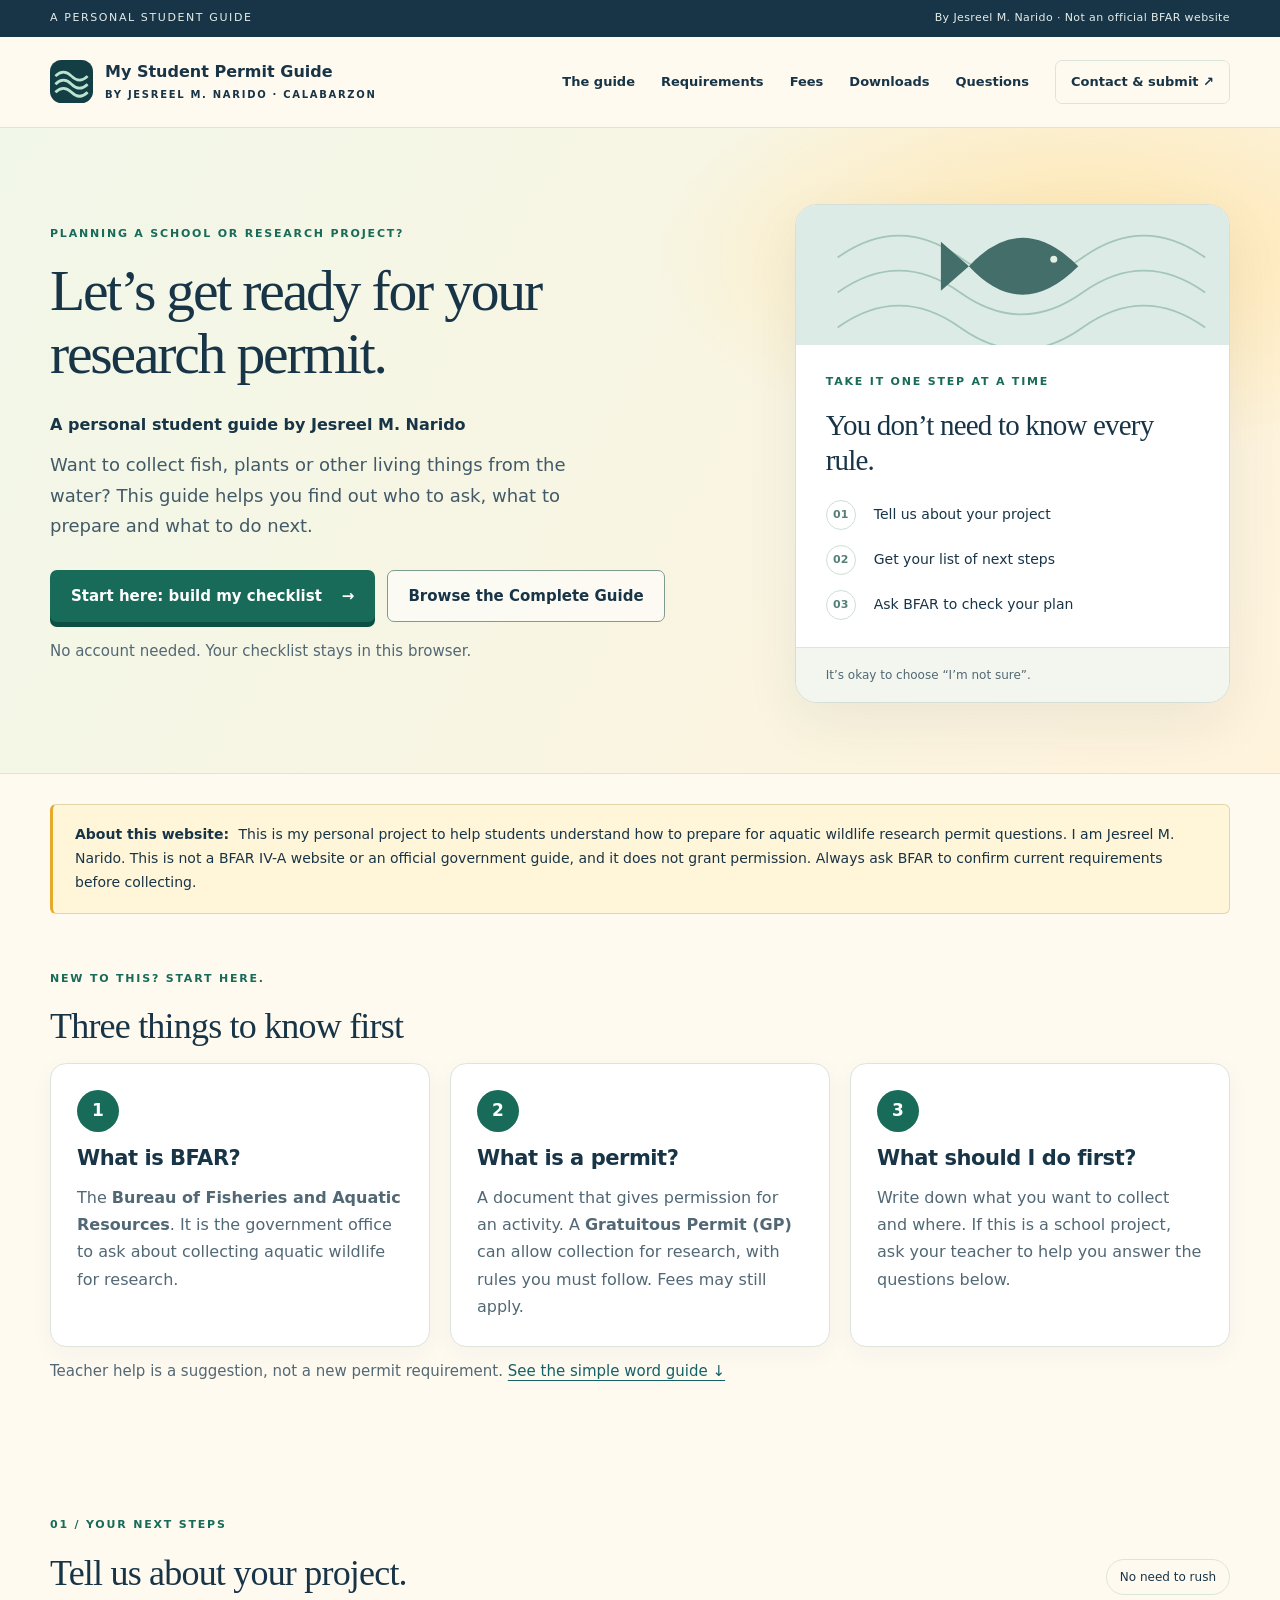
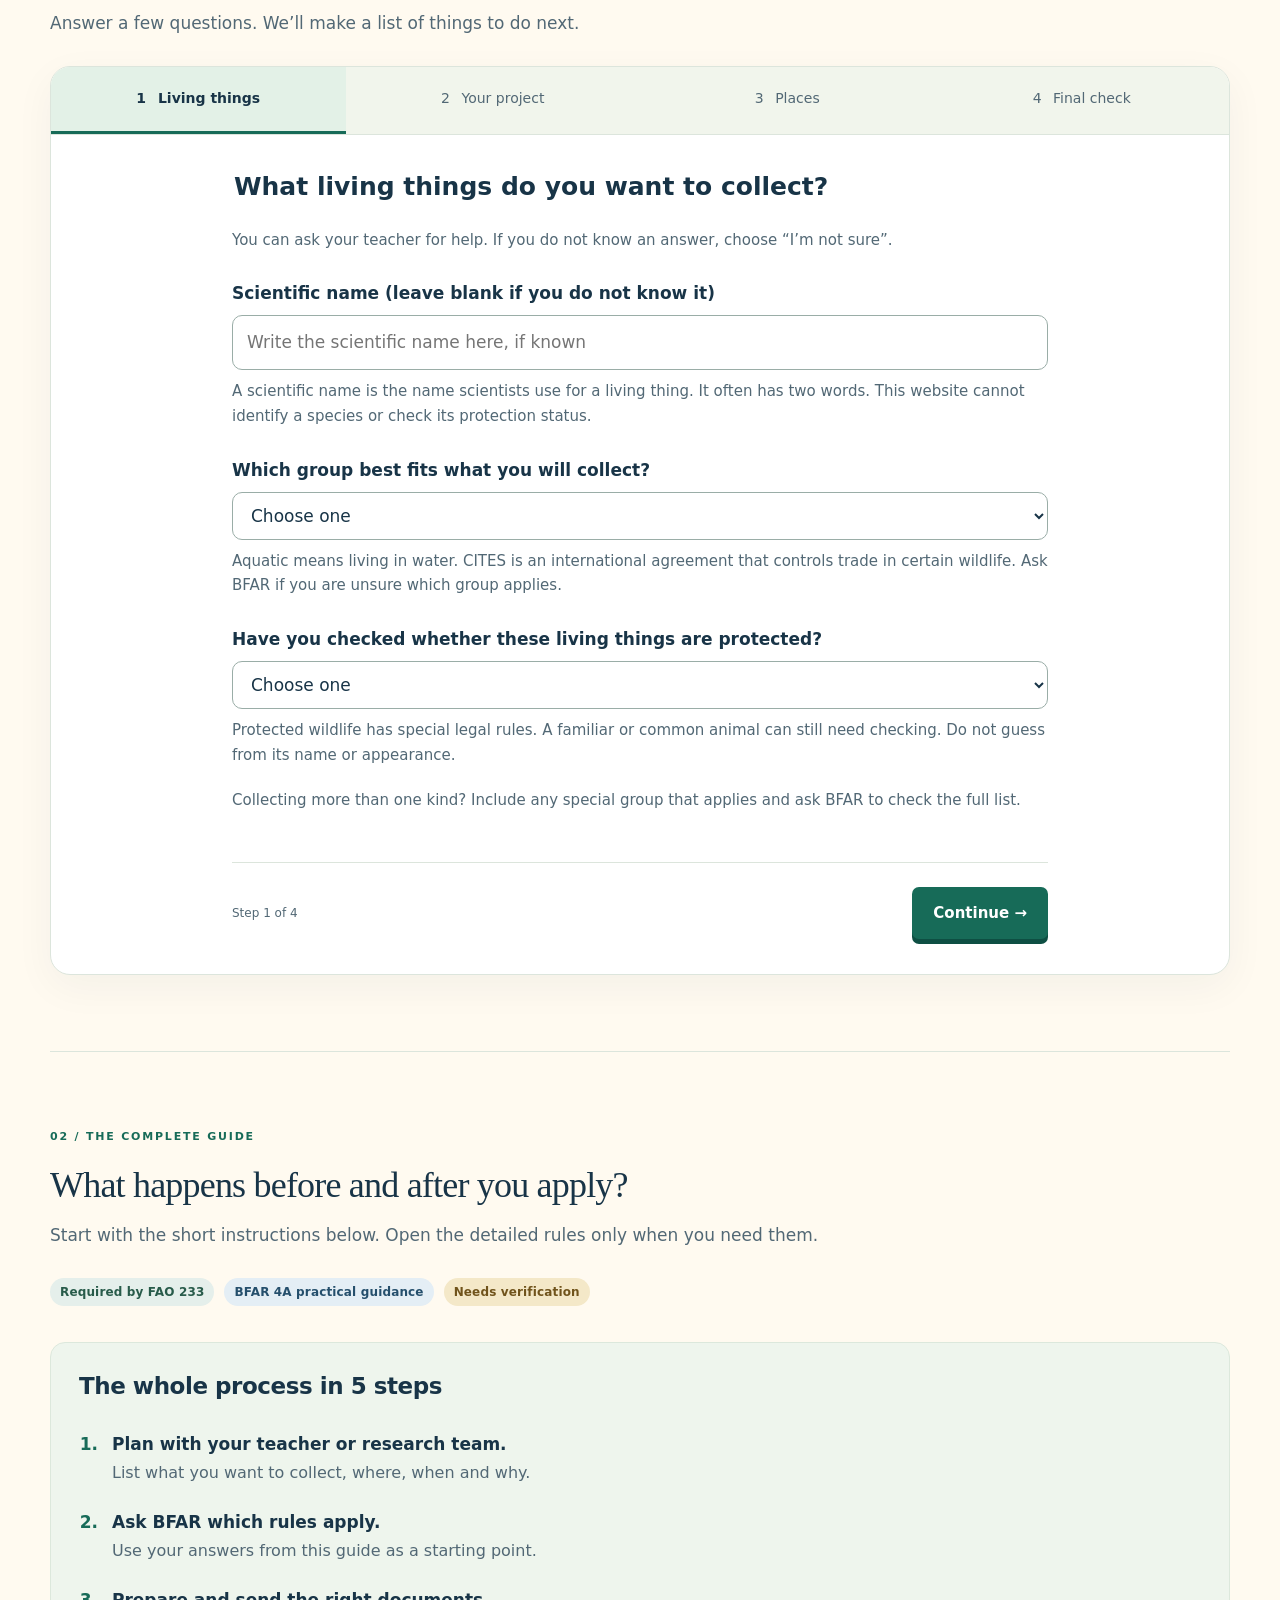
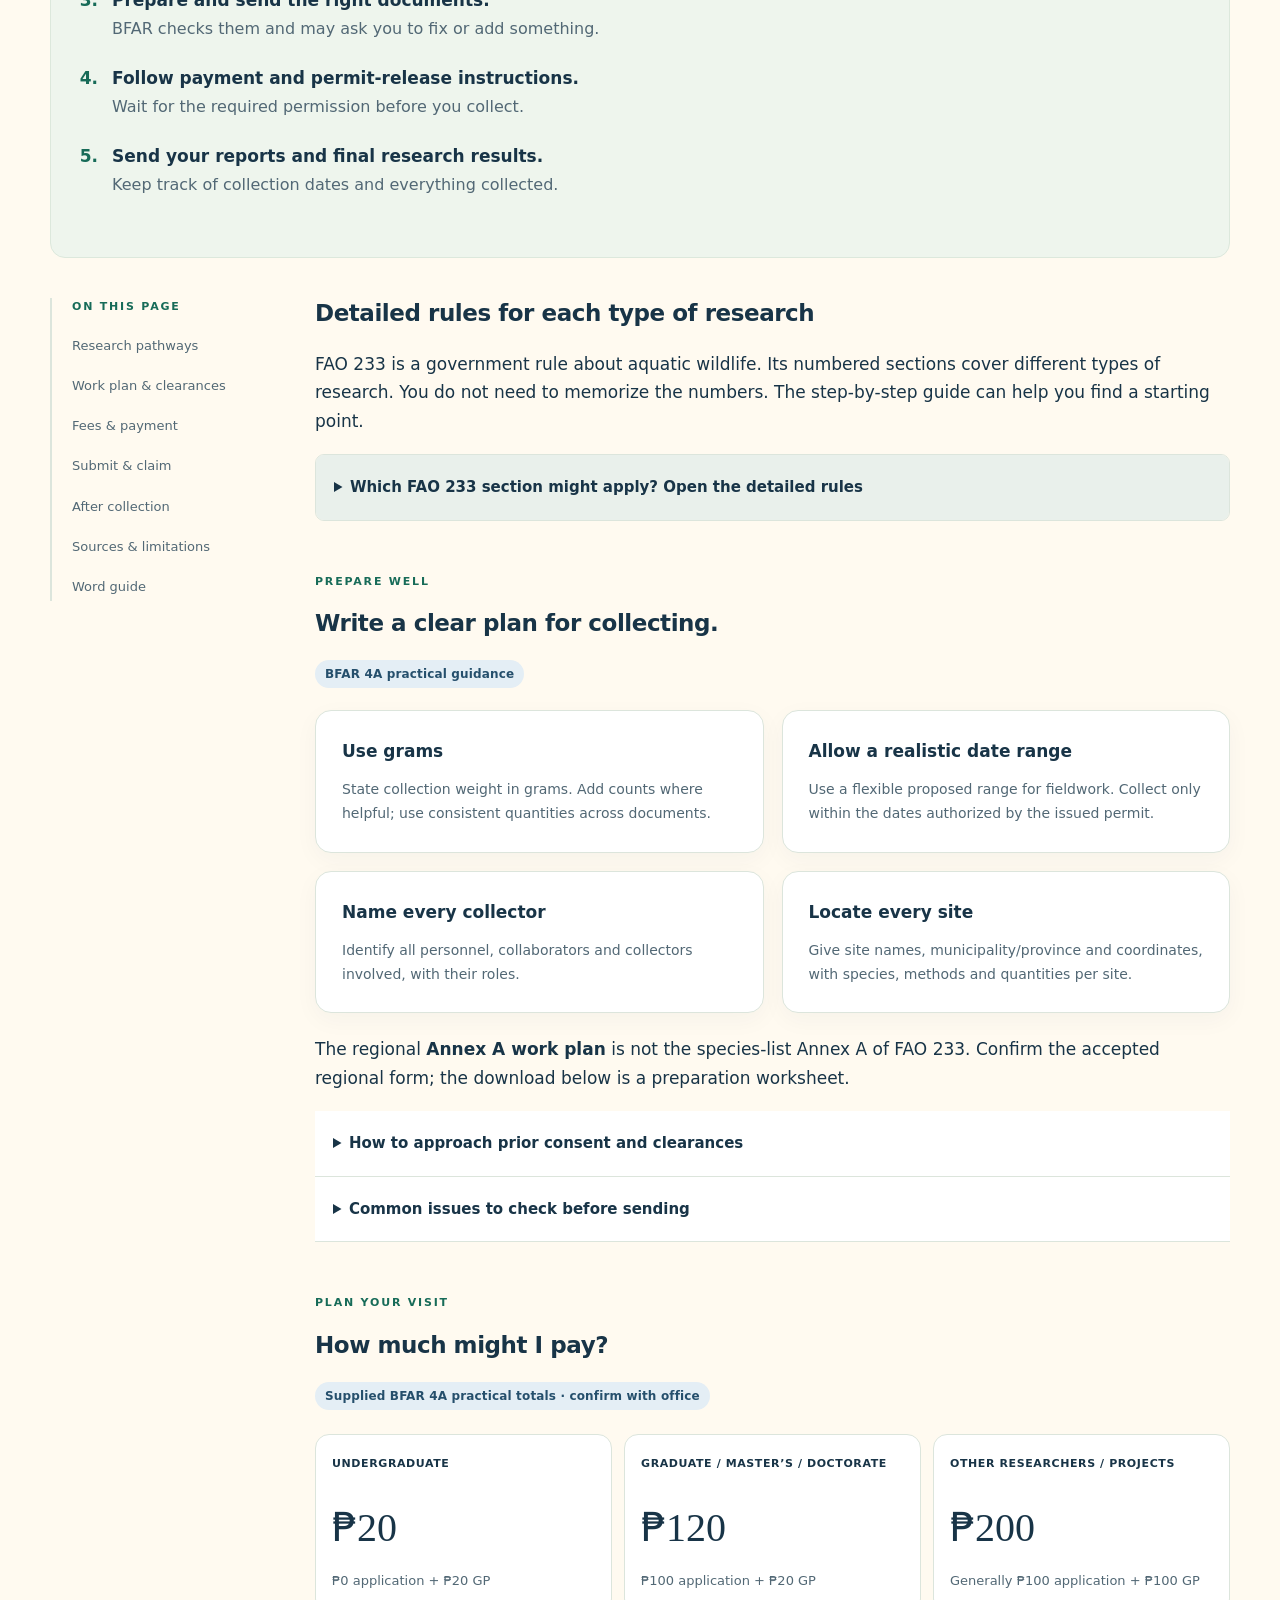
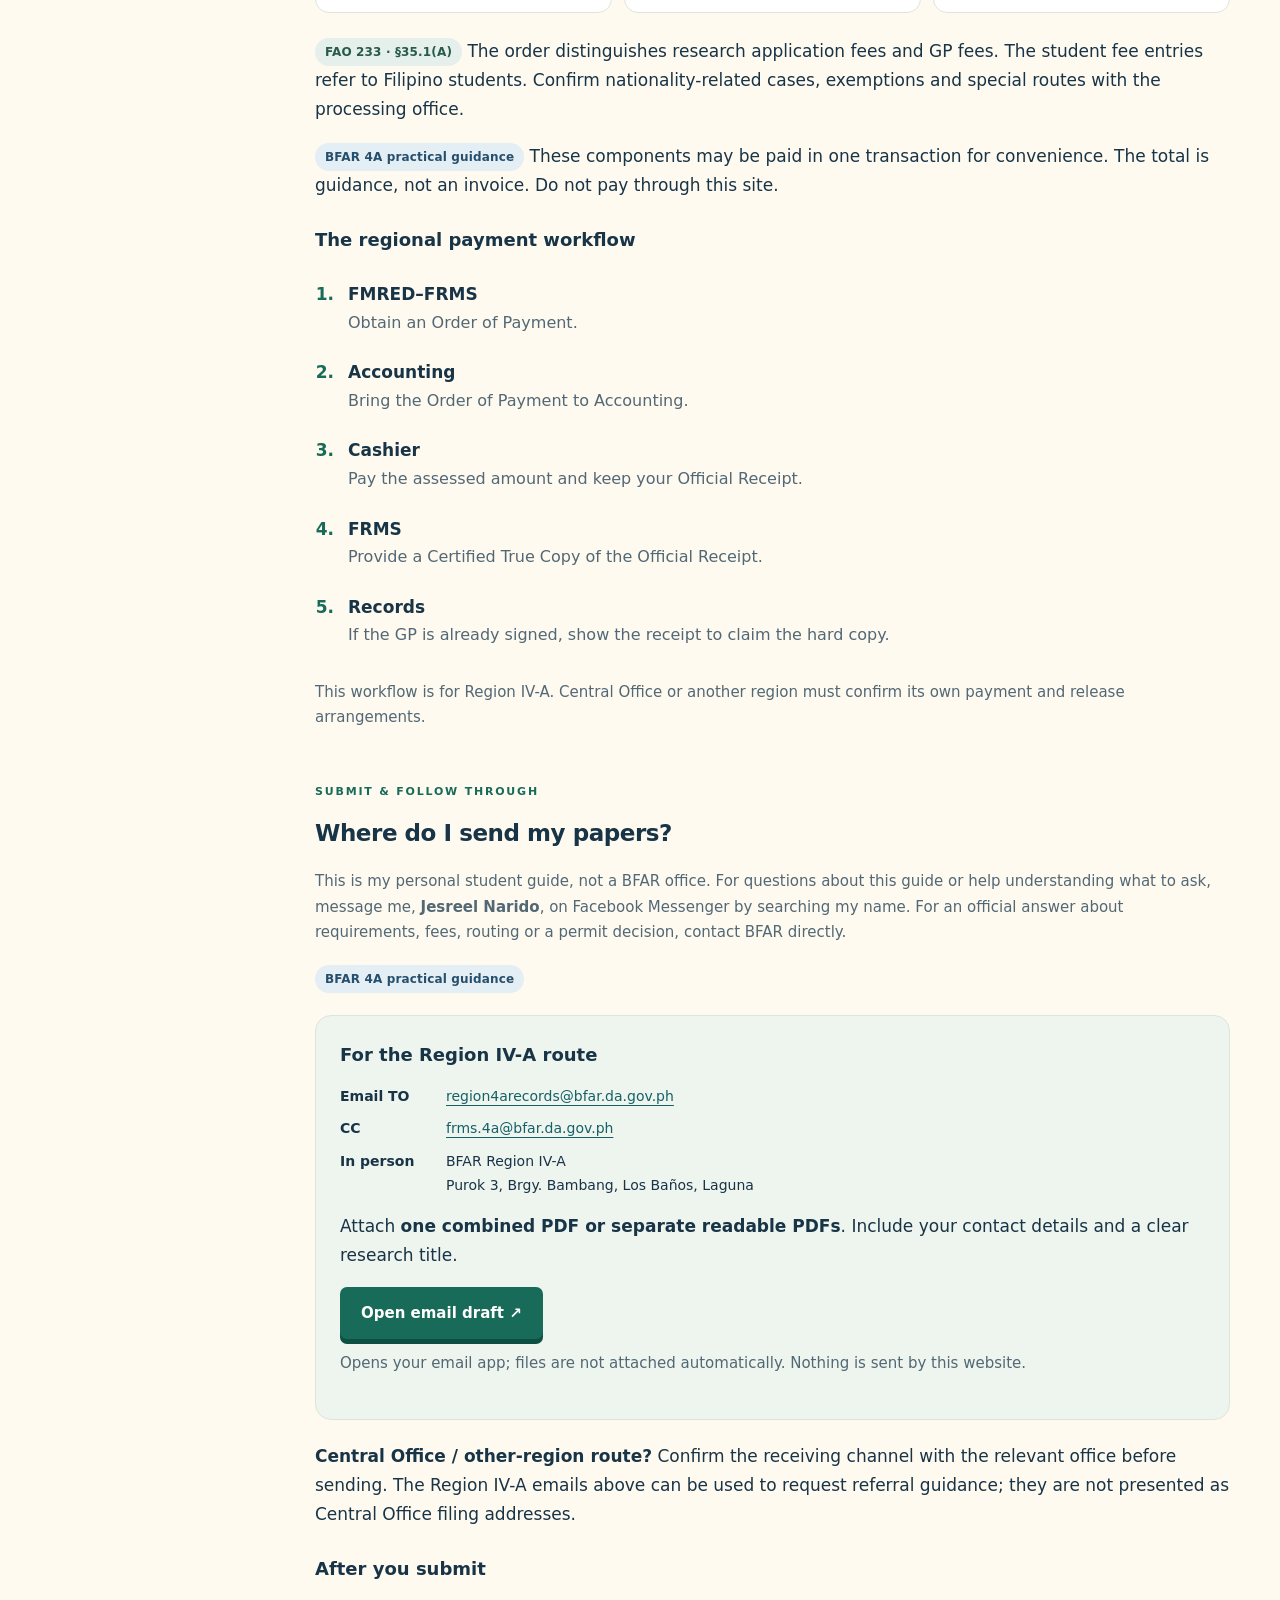
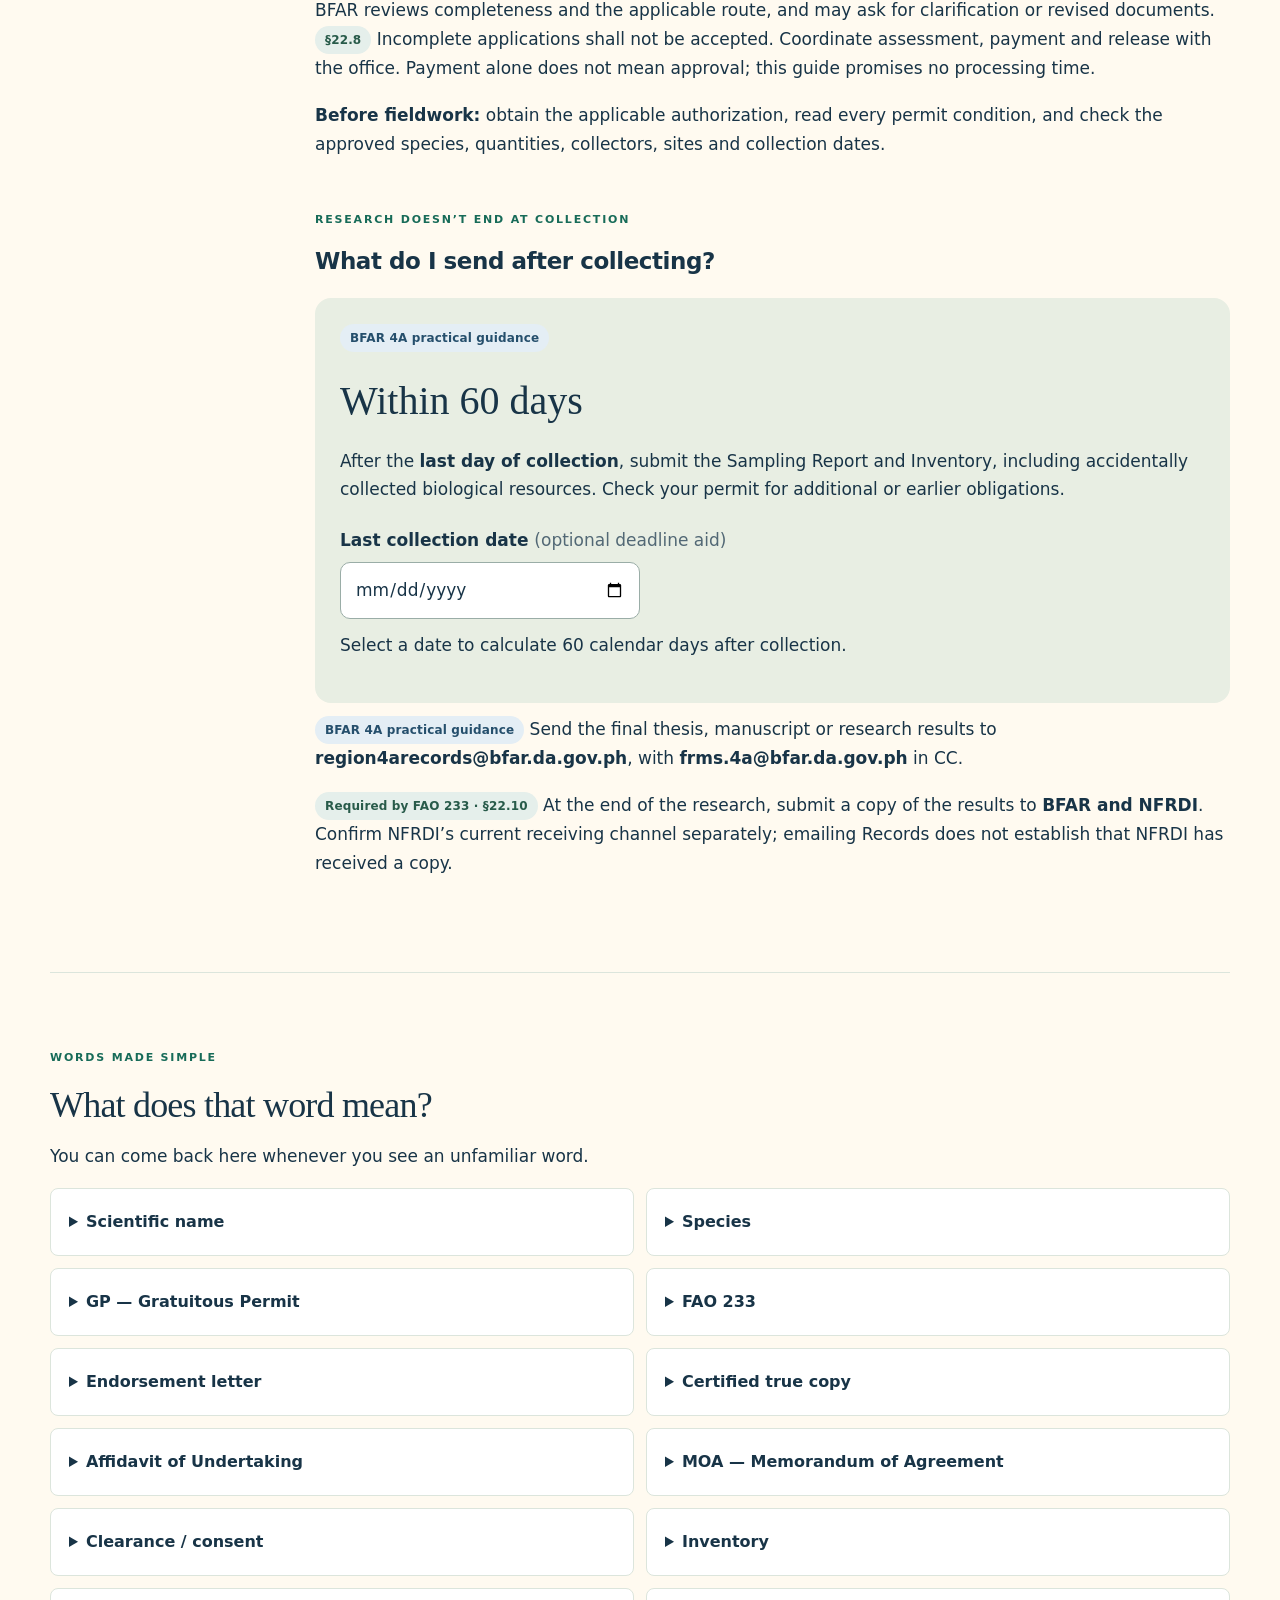
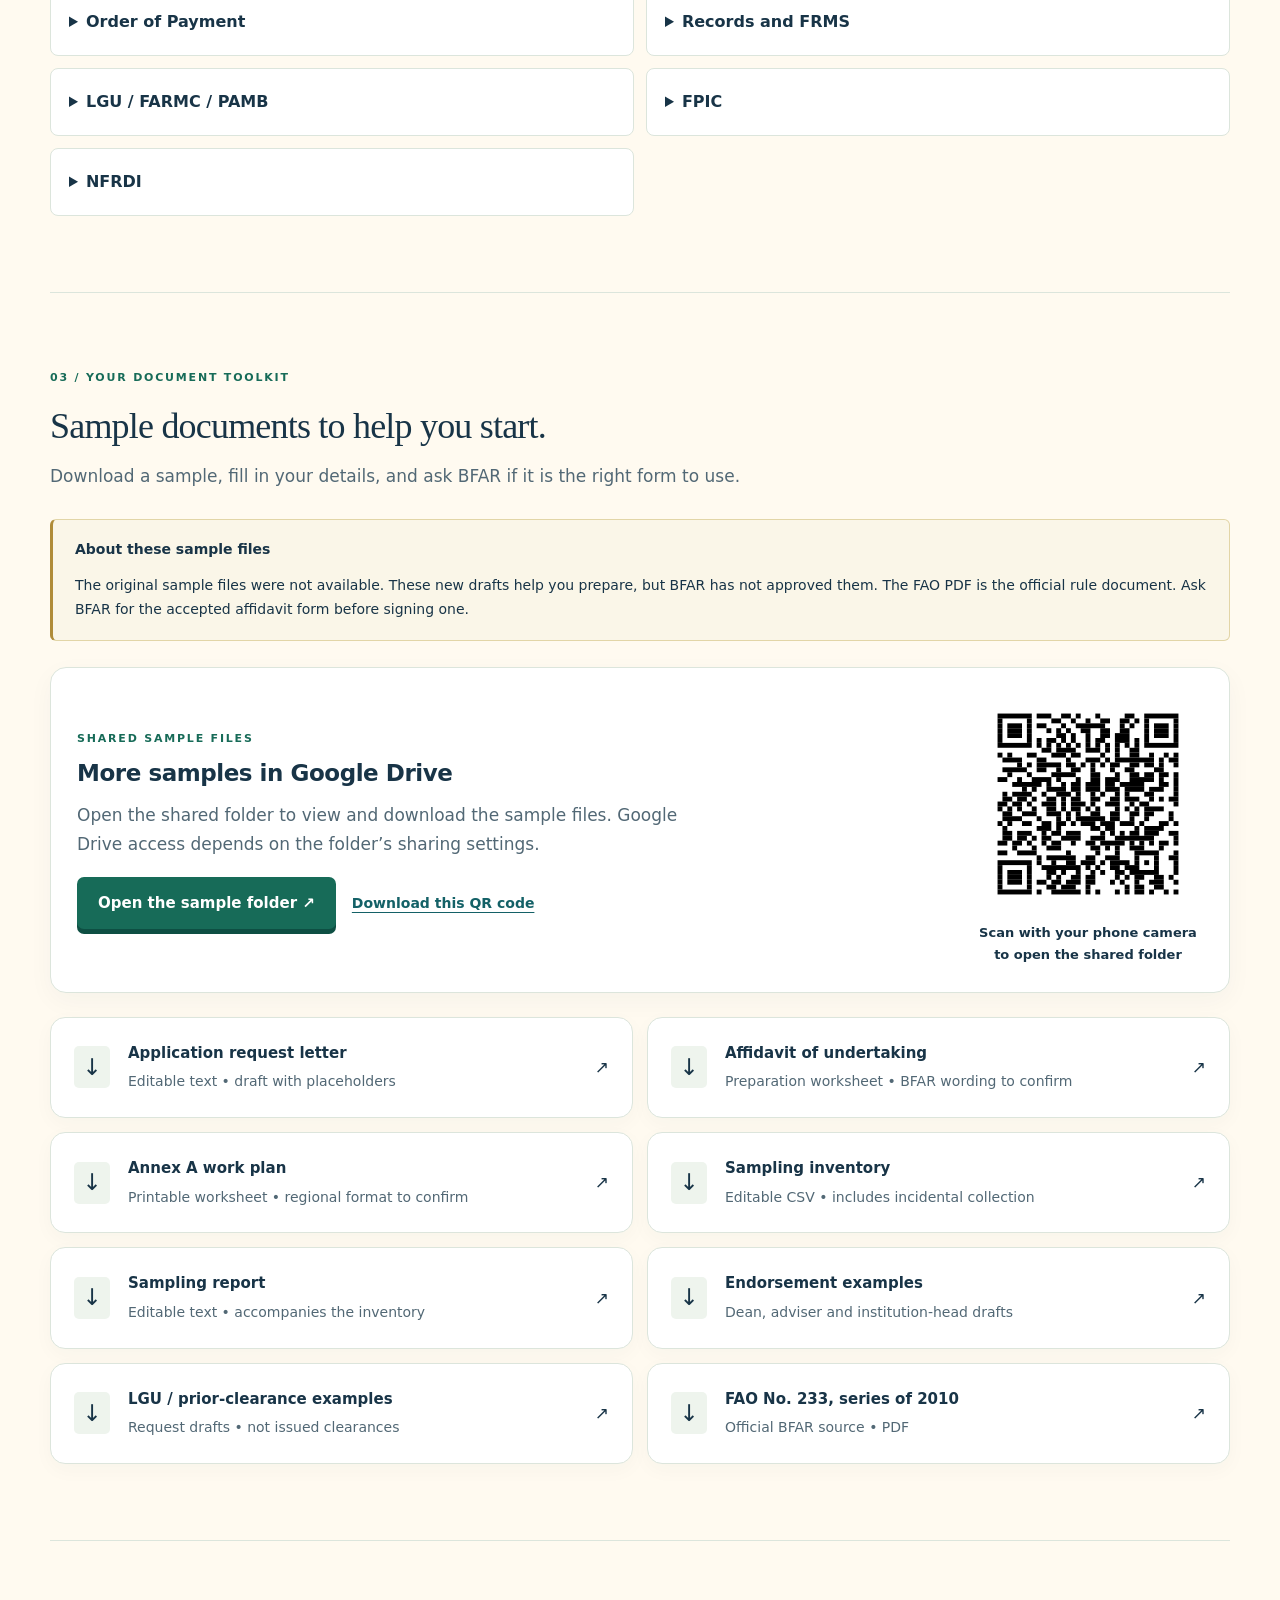
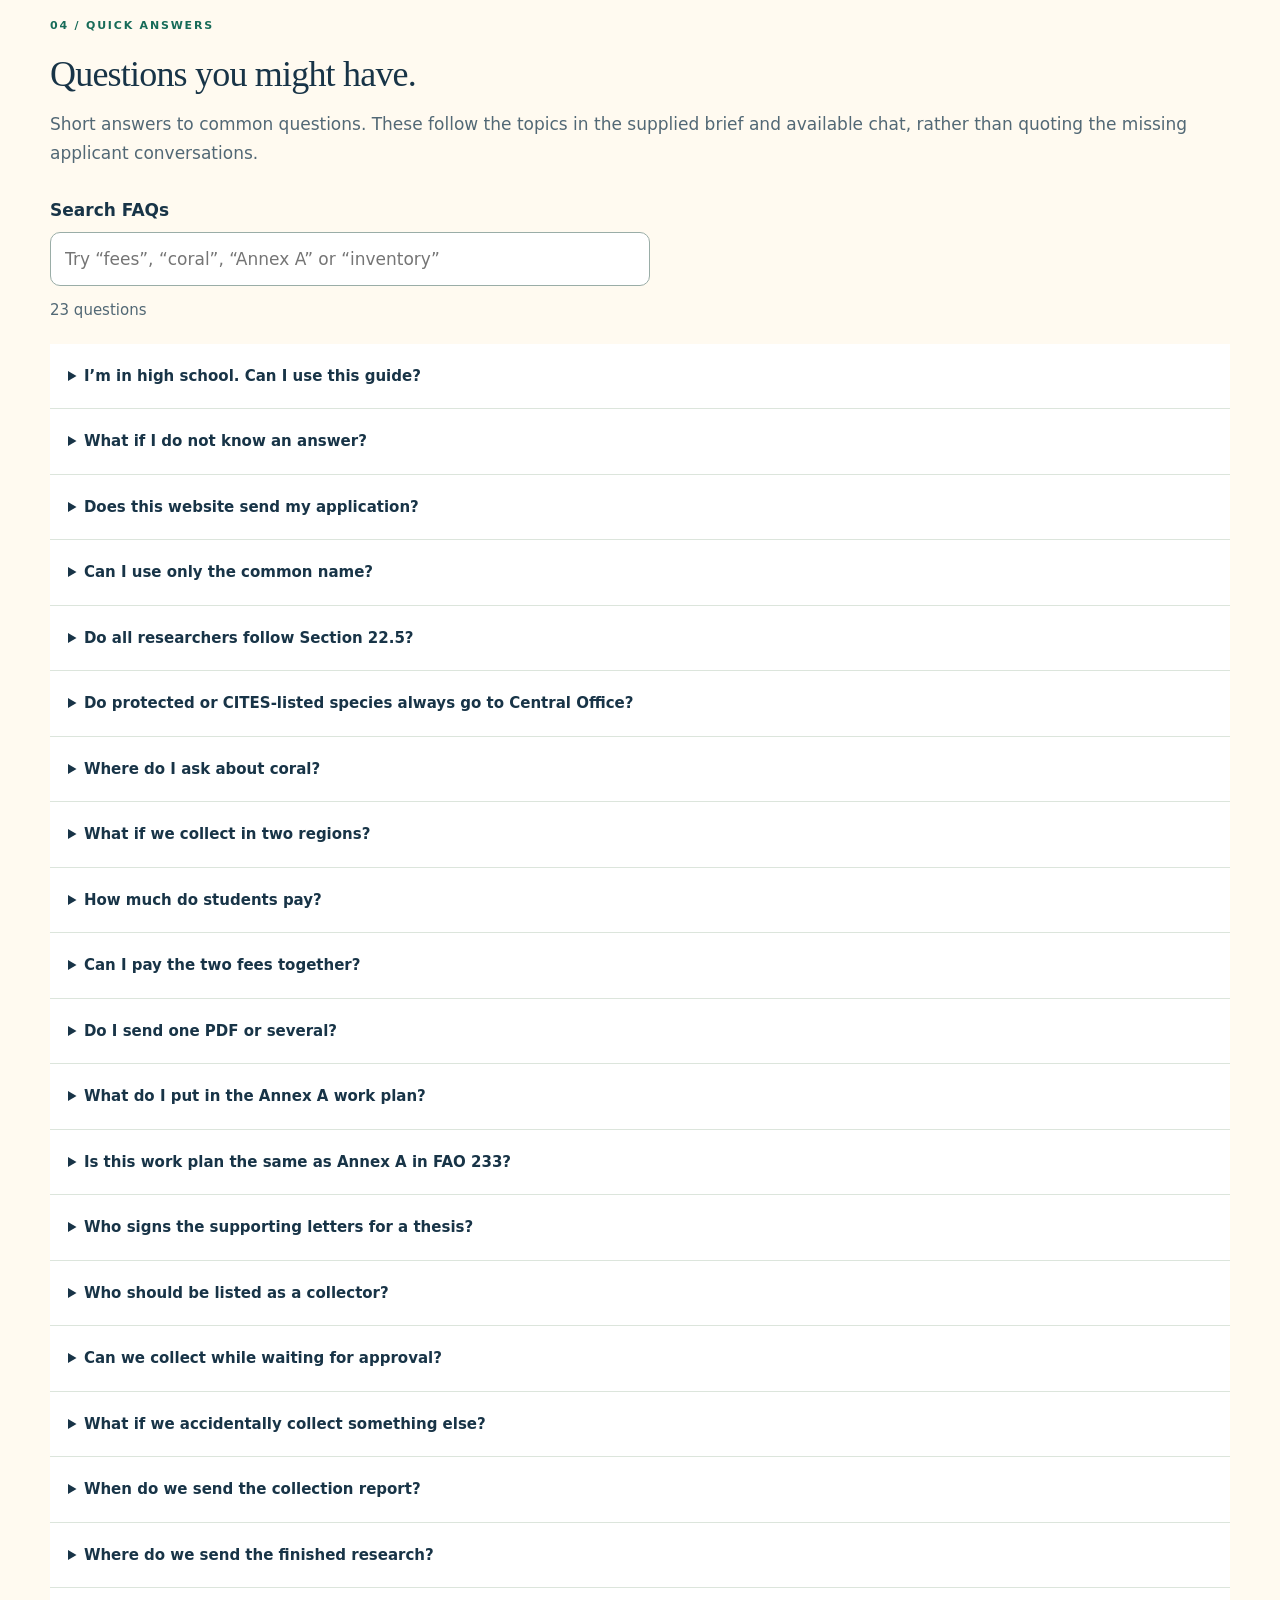
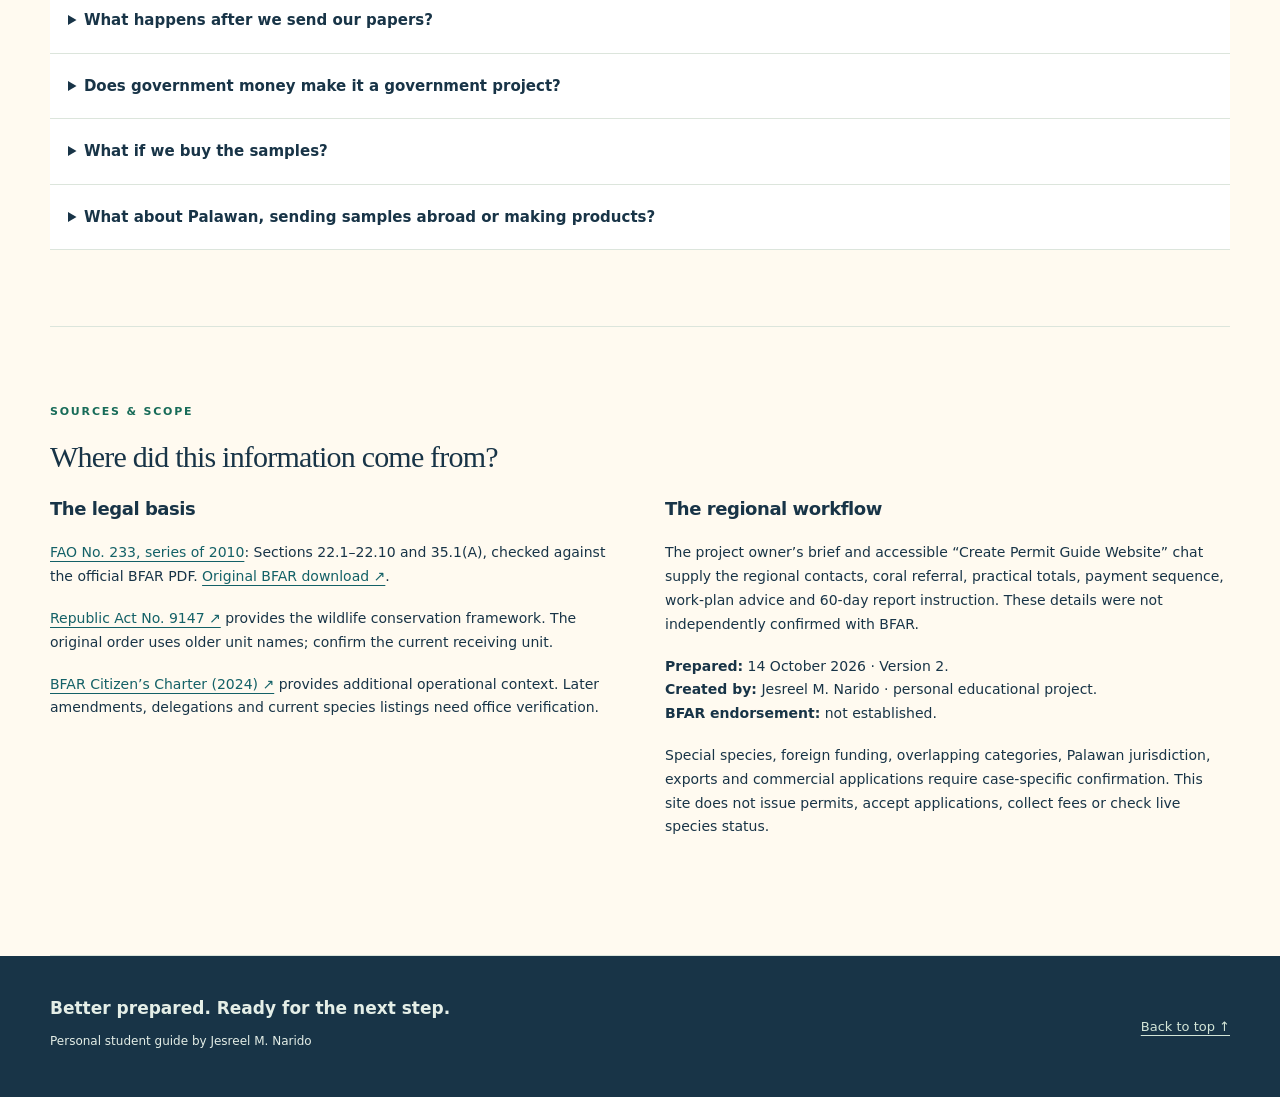
==== commit 536152a8: "Add files via upload" ====
--- a/index.html
+++ b/index.html
@@ -1,10 +1,10 @@
 <!DOCTYPE html>
 
-<html lang="en"><head><meta charset="utf-8"/><meta content="width=device-width,initial-scale=1" name="viewport"/><meta content="#123e44" name="theme-color"/><meta content="Prepare your aquatic wildlife research permit application: pathways, checklists, fees and BFAR Region IV-A submission guidance." name="description"/><title>Gratuitous Permit Guide — BFAR Region IV-A</title><link href="assets/mark.svg" rel="icon" type="image/svg+xml"/><link href="styles.css" rel="stylesheet"/><script defer="" src="data.js"></script><script defer="" src="script.js"></script></head>
-<body><a class="skip-link" href="#main">Skip to main content</a><div class="utility"><div class="wrap">AQUATIC WILDLIFE RESEARCH <span>Easy-to-read guide · Version 2</span></div></div>
-<header class="site-header"><div class="wrap header-inner"><a aria-label="Permit guide home" class="brand" href="#home"><img alt="" height="43" src="assets/mark.svg" width="43"/><span>Gratuitous Permit Guide<small>BFAR REGION IV-A · CALABARZON</small></span></a><nav aria-label="Main navigation"><a href="#guide">The guide</a><a href="#pathways">Requirements</a><a href="#fees">Fees</a><a href="#downloads">Downloads</a><a href="#faqs">Questions</a><a class="contact-nav" href="#contact">Contact &amp; submit ↗</a></nav></div></header>
-<main id="main"><section class="hero" id="home"><div class="wrap hero-grid"><div><p class="eyebrow">PLANNING A SCHOOL OR RESEARCH PROJECT?</p><h1>Let’s get ready for your research permit.</h1><p class="hero-copy">Gratuitous Permit Guide — BFAR Region IV-A</p><p class="hero-sub">Want to collect fish, plants or other living things from the water? This guide helps you find out who to ask, what to prepare and what to do next.</p><div class="hero-actions"><a class="button primary" href="#wizard" id="start-guide">Start here: build my checklist <span aria-hidden="true">→</span></a><a class="button secondary" href="#guide">Browse the Complete Guide</a></div><p class="micro">No account needed. Your checklist stays in this browser.</p></div><aside class="hero-card"><div aria-hidden="true" class="water-art"><svg viewbox="0 0 400 160"><path d="M0 60Q70 10 140 60T280 60T420 60M0 100Q70 50 140 100T280 100T420 100M0 140Q70 90 140 140T280 140T420 140"></path><path class="fish" d="M150 70Q210 5 275 70Q210 135 150 70L118 42V98Z"></path><circle cx="247" cy="62" r="4"></circle></svg></div><p class="eyebrow">TAKE IT ONE STEP AT A TIME</p><h2>You don’t need to know every rule.</h2><ol class="hero-steps"><li><b>01</b><span>Tell us about your project</span></li><li><b>02</b><span>Get your list of next steps</span></li><li><b>03</b><span>Ask BFAR to check your plan</span></li></ol><div class="card-foot">It’s okay to choose “I’m not sure”.</div></aside></div></section>
-<div class="wrap"><div class="notice intro-notice"><strong>Before you collect anything:</strong> ask BFAR which permission you need. This website helps you prepare. It does not give you permission to collect. It is not an official BFAR website.</div><section aria-labelledby="basics-title" class="beginner-start" id="start-here"><p class="eyebrow">NEW TO THIS? START HERE.</p><h2 id="basics-title">Three things to know first</h2><div class="basics-grid"><div class="small-card"><span class="big-number">1</span><h3>What is BFAR?</h3><p>The <b>Bureau of Fisheries and Aquatic Resources</b>. It is the government office to ask about collecting aquatic wildlife for research.</p></div><div class="small-card"><span class="big-number">2</span><h3>What is a permit?</h3><p>A document that gives permission for an activity. A <b>Gratuitous Permit (GP)</b> can allow collection for research, with rules you must follow. Fees may still apply.</p></div><div class="small-card"><span class="big-number">3</span><h3>What should I do first?</h3><p>Write down what you want to collect and where. If this is a school project, ask your teacher to help you answer the questions below.</p></div></div><p class="help">Teacher help is a suggestion, not a new permit requirement. <a href="#word-help">See the simple word guide ↓</a></p></section>
+<html lang="en"><head><meta charset="utf-8"/><meta content="width=device-width,initial-scale=1" name="viewport"/><meta content="#123e44" name="theme-color"/><meta content="A personal student guide by Jesreel M. Narido to help students prepare questions and documents for a possible aquatic wildlife research permit." name="description"/><title>My Student Permit Guide — Jesreel M. Narido</title><link href="assets/mark.svg" rel="icon" type="image/svg+xml"/><link href="styles.css" rel="stylesheet"/><script defer="" src="data.js"></script><script defer="" src="script.js"></script></head>
+<body><a class="skip-link" href="#main">Skip to main content</a><div class="utility"><div class="wrap">A PERSONAL STUDENT GUIDE <span>By Jesreel M. Narido · Not an official BFAR website</span></div></div>
+<header class="site-header"><div class="wrap header-inner"><a aria-label="Permit guide home" class="brand" href="#home"><img alt="" height="43" src="assets/mark.svg" width="43"/><span>My Student Permit Guide<small>BY JESREEL M. NARIDO · CALABARZON</small></span></a><nav aria-label="Main navigation"><a href="#guide">The guide</a><a href="#pathways">Requirements</a><a href="#fees">Fees</a><a href="#downloads">Downloads</a><a href="#faqs">Questions</a><a class="contact-nav" href="#contact">Contact &amp; submit ↗</a></nav></div></header>
+<main id="main"><section class="hero" id="home"><div class="wrap hero-grid"><div><p class="eyebrow">PLANNING A SCHOOL OR RESEARCH PROJECT?</p><h1>Let’s get ready for your research permit.</h1><p class="hero-copy">A personal student guide by Jesreel M. Narido</p><p class="hero-sub">Want to collect fish, plants or other living things from the water? This guide helps you find out who to ask, what to prepare and what to do next.</p><div class="hero-actions"><a class="button primary" href="#wizard" id="start-guide">Start here: build my checklist <span aria-hidden="true">→</span></a><a class="button secondary" href="#guide">Browse the Complete Guide</a></div><p class="micro">No account needed. Your checklist stays in this browser.</p></div><aside class="hero-card"><div aria-hidden="true" class="water-art"><svg viewbox="0 0 400 160"><path d="M0 60Q70 10 140 60T280 60T420 60M0 100Q70 50 140 100T280 100T420 100M0 140Q70 90 140 140T280 140T420 140"></path><path class="fish" d="M150 70Q210 5 275 70Q210 135 150 70L118 42V98Z"></path><circle cx="247" cy="62" r="4"></circle></svg></div><p class="eyebrow">TAKE IT ONE STEP AT A TIME</p><h2>You don’t need to know every rule.</h2><ol class="hero-steps"><li><b>01</b><span>Tell us about your project</span></li><li><b>02</b><span>Get your list of next steps</span></li><li><b>03</b><span>Ask BFAR to check your plan</span></li></ol><div class="card-foot">It’s okay to choose “I’m not sure”.</div></aside></div></section>
+<div class="wrap"><div class="notice intro-notice"><strong>About this website:</strong> This is my personal project to help students understand how to prepare for aquatic wildlife research permit questions. I am Jesreel M. Narido. This is not a BFAR IV-A website or an official government guide, and it does not grant permission. Always ask BFAR to confirm current requirements before collecting.</div><section aria-labelledby="basics-title" class="beginner-start" id="start-here"><p class="eyebrow">NEW TO THIS? START HERE.</p><h2 id="basics-title">Three things to know first</h2><div class="basics-grid"><div class="small-card"><span class="big-number">1</span><h3>What is BFAR?</h3><p>The <b>Bureau of Fisheries and Aquatic Resources</b>. It is the government office to ask about collecting aquatic wildlife for research.</p></div><div class="small-card"><span class="big-number">2</span><h3>What is a permit?</h3><p>A document that gives permission for an activity. A <b>Gratuitous Permit (GP)</b> can allow collection for research, with rules you must follow. Fees may still apply.</p></div><div class="small-card"><span class="big-number">3</span><h3>What should I do first?</h3><p>Write down what you want to collect and where. If this is a school project, ask your teacher to help you answer the questions below.</p></div></div><p class="help">Teacher help is a suggestion, not a new permit requirement. <a href="#word-help">See the simple word guide ↓</a></p></section>
 <section class="section wizard-section" id="wizard"><div class="section-heading"><div><p class="eyebrow">01 / YOUR NEXT STEPS</p><h2>Tell us about your project.</h2><p>Answer a few questions. We’ll make a list of things to do next.</p></div><span class="pill">No need to rush</span></div><noscript><div class="notice">Enable JavaScript to use the interactive guide. All pathways, fees, downloads and submission instructions remain available in the complete guide below.</div></noscript>
 <div hidden="" id="wizard-app"><ol aria-label="Guide progress" class="stepper"><li aria-current="step">1 <span>Living things</span></li><li>2 <span>Your project</span></li><li>3 <span>Places</span></li><li>4 <span>Final check</span></li></ol><form id="permit-form" novalidate="">
 <fieldset class="wizard-step"><legend>What living things do you want to collect?</legend><p class="help">You can ask your teacher for help. If you do not know an answer, choose “I’m not sure”.</p><label for="scientific">Scientific name (leave blank if you do not know it)</label><input aria-describedby="scientific-help" autocomplete="off" id="scientific" maxlength="400" name="scientific" placeholder="Write the scientific name here, if known"/><p class="help" id="scientific-help">A scientific name is the name scientists use for a living thing. It often has two words. This website cannot identify a species or check its protection status.</p><label for="species">Which group best fits what you will collect?</label><select aria-describedby="species-help" id="species" name="species" required=""><option value="">Choose one</option><option value="general">Other aquatic plants or animals</option><option value="coral">Coral, even if collecting other things too</option><option value="protected">Threatened or protected plants or animals</option><option value="cites">Listed under CITES (see explanation below)</option><option value="properties">Known toxins or possible medicine/product uses</option><option value="unknown">I’m not sure</option></select><p class="help" id="species-help">Aquatic means living in water. CITES is an international agreement that controls trade in certain wildlife. Ask BFAR if you are unsure which group applies.</p><label for="status">Have you checked whether these living things are protected?</label><select aria-describedby="status-help" id="status" name="status" required=""><option value="">Choose one</option><option value="no">Yes, checked — none are protected or CITES-listed</option><option value="yes">Yes — at least one is protected or CITES-listed</option><option value="unknown">I’m not sure / we have not checked</option></select><p class="help" id="status-help">Protected wildlife has special legal rules. A familiar or common animal can still need checking. Do not guess from its name or appearance.</p><p class="help">Collecting more than one kind? Include any special group that applies and ask BFAR to check the full list.</p></fieldset>
@@ -16,8 +16,8 @@
 <section class="section" id="guide"><div class="section-heading"><div><p class="eyebrow">02 / THE COMPLETE GUIDE</p><h2>What happens before and after you apply?</h2><p>Start with the short instructions below. Open the detailed rules only when you need them.</p></div></div><div class="legend"><span class="tag legal">Required by FAO 233</span><span class="tag practice">BFAR 4A practical guidance</span><span class="tag verify">Needs verification</span></div><div class="process-overview"><h3>The whole process in 5 steps</h3><ol class="flow"><li><b>Plan with your teacher or research team.</b><span>List what you want to collect, where, when and why.</span></li><li><b>Ask BFAR which rules apply.</b><span>Use your answers from this guide as a starting point.</span></li><li><b>Prepare and send the right documents.</b><span>BFAR checks them and may ask you to fix or add something.</span></li><li><b>Follow payment and permit-release instructions.</b><span>Wait for the required permission before you collect.</span></li><li><b>Send your reports and final research results.</b><span>Keep track of collection dates and everything collected.</span></li></ol></div><div class="guide-layout"><aside class="guide-index"><p class="eyebrow">ON THIS PAGE</p><a href="#pathways">Research pathways</a><a href="#work-plan">Work plan &amp; clearances</a><a href="#fees">Fees &amp; payment</a><a href="#contact">Submit &amp; claim</a><a href="#after">After collection</a><a href="#sources">Sources &amp; limitations</a><a href="#word-help">Word guide</a></aside><div><article id="pathways"><h3>Detailed rules for each type of research</h3><p>FAO 233 is a government rule about aquatic wildlife. Its numbered sections cover different types of research. You do not need to memorize the numbers. The step-by-step guide can help you find a starting point.</p><details class="advanced-rules"><summary>Which FAO 233 section might apply? Open the detailed rules</summary><details><summary><span class="section-no">§ 22.1</span> Filipino researcher • no foreign funding</summary><div class="detail-body"><p><span class="tag legal">Required by FAO 233</span> Section 22.1. Baseline processing: BFAR Central Office under Section 22.7; see exceptions below.</p><ul><li>Letter of application</li><li>Non-refundable application fee</li><li>Personal résumé</li><li>Brief research description or project proposal</li><li>Endorsement from the head of the affiliated institution; for an independent researcher, endorsement by a recognized expert from a research/academic institution or conservation organization</li><li>Site-appropriate prior consent or clearance: Indigenous Peoples’ FPIC, or concerned LGU clearance in consultation with FARMC; PAMB for protected areas, relevant rights holders and other agencies as applicable. Confirm which applies to each site; these are not interchangeable blanket clearances.</li><li>Affidavit of Undertaking; MOA with the Secretary instead where the specified toxin/pharmacological/commercial-property condition applies</li><li>GP issued by the Secretary if collection is from the wild, after completing requirements</li></ul></div></details><details><summary><span class="section-no">§ 22.2</span> Foreign researcher, affiliation or funding</summary><div class="detail-body"><p><span class="tag legal">Required by FAO 233</span> Section 22.2. Baseline processing: BFAR Central Office under Section 22.7; see exceptions below.</p><ul><li>Letter of application</li><li>Institutional profile or personal résumé</li><li>Brief research description or project proposal</li><li>Disclosure of the source of research funds</li><li>Local institution as research collaborator/counterpart and consent letter from its head</li><li>Site-appropriate prior consent or clearance: Indigenous Peoples’ FPIC, or concerned LGU clearance in consultation with FARMC; PAMB for protected areas, relevant rights holders and other agencies as applicable. Confirm which applies to each site; these are not interchangeable blanket clearances.</li><li>Non-refundable application fee</li><li>MOA between the Secretary and the proponent</li><li>GP issued by the Secretary for wild collection after completing requirements</li></ul></div></details><details><summary><span class="section-no">§ 22.3</span> Conservation breeding or wildlife conservation project</summary><div class="detail-body"><p><span class="tag legal">Required by FAO 233</span> Section 22.3. Baseline processing: BFAR Central Office under Section 22.7; see exceptions below.</p><ul><li>Letter of intent</li><li>Research/project proposal</li><li>Habitat restoration, protection and management plan for reintroduction/restocking of captive-bred individuals (captive-breeding projects only)</li><li>Acceptance letter from local collaborators (foreign applicants only)</li><li>Institutional or organizational profile</li><li>Endorsement from the institution/organization head</li><li>Disclosure of project funding source</li><li>Prior clearance under Rule 7.4 of Joint DA–DENR–PCSD AO No. 1; confirm site-specific authorities</li><li>Non-refundable application and processing fees</li></ul></div></details><details><summary><span class="section-no">§ 22.4</span> Government collection for certified urgent concerns</summary><div class="detail-body"><p><span class="tag legal">Required by FAO 233</span> Section 22.4. Conditional exemption from the scientific-research rule; confirm eligibility with BFAR.</p><ul><li>Certification by the government agency that collection addresses an urgent concern covered by Section 22.4</li><li>Prior notice to BFAR</li><li>Written research results and recommended plan of action to BFAR</li></ul></div></details><details><summary><span class="section-no">§ 22.5</span> Government-initiated or implemented research</summary><div class="detail-body"><p><span class="tag legal">Required by FAO 233</span> Section 22.5. Baseline processing: Concerned BFAR Regional Office under Section 22.7; see exceptions below.</p><ul><li>Letter of intent/application</li><li>Approved Work and Financial Plan</li><li>Research proposal</li><li>Site-appropriate prior consent or clearance: Indigenous Peoples’ FPIC, or concerned LGU clearance in consultation with FARMC; PAMB for protected areas, relevant rights holders and other agencies as applicable. Confirm which applies to each site; these are not interchangeable blanket clearances.</li><li>Grant or other agreement covering research funding</li><li>GP issued by the Regional Director for wild collection after completing requirements</li></ul></div></details><details><summary><span class="section-no">§ 22.6</span> Student thesis or dissertation at a local institution</summary><div class="detail-body"><p><span class="tag legal">Required by FAO 233</span> Section 22.6. Baseline processing: Concerned BFAR Regional Office under Section 22.7; see exceptions below.</p><ul><li>Letter of application</li><li>Certified true copy of the approved thesis proposal</li><li>Endorsement letters from the concerned Dean and thesis adviser</li><li>Site-appropriate prior consent or clearance: Indigenous Peoples’ FPIC, or concerned LGU clearance in consultation with FARMC; PAMB for protected areas, relevant rights holders and other agencies as applicable. Confirm which applies to each site; these are not interchangeable blanket clearances.</li><li>Non-refundable application fee for graduate students</li><li>Affidavit of Undertaking; MOA between the Secretary and the student where the specified toxin/pharmacological/commercial-property condition applies</li><li>GP issued by the Regional Director, or by the Secretary for species covered by MOA, for wild collection after completing requirements</li></ul></div></details><div class="notice"><strong>Routing exceptions and current-office confirmation</strong><p><b>Section 22.9:</b> research covering two or more regions goes to Central Office. Section 22.7 sends 22.1–22.3 to Central Office and 22.4–22.6 to the concerned Regional Office, subject to the 22.6 MOA exception.</p><p><b>Threatened / protected / CITES:</b> special review required — confirm the applicable permit and processing office with BFAR. <b>Corals:</b> the supplied BFAR 4A operational guidance refers cases to Central Office–FRLD–AWRS. <b>Toxin / pharmacological / commercial-property cases:</b> an MOA/Secretary-level route may apply.</p><p>The 2024 BFAR Citizen’s Charter describes some regional processing differently from the original Section 22.7. This guide shows the original FAO baseline and flags current delegation and office routing for confirmation; it does not silently treat the charter as an amendment.</p></div></details></article>
 <article id="work-plan"><p class="eyebrow">PREPARE WELL</p><h3>Write a clear plan for collecting.</h3><span class="tag practice">BFAR 4A practical guidance</span><div class="mini-grid"><div class="small-card"><b>Use grams</b><p>State collection weight in grams. Add counts where helpful; use consistent quantities across documents.</p></div><div class="small-card"><b>Allow a realistic date range</b><p>Use a flexible proposed range for fieldwork. Collect only within the dates authorized by the issued permit.</p></div><div class="small-card"><b>Name every collector</b><p>Identify all personnel, collaborators and collectors involved, with their roles.</p></div><div class="small-card"><b>Locate every site</b><p>Give site names, municipality/province and coordinates, with species, methods and quantities per site.</p></div></div><p>The regional <b>Annex A work plan</b> is not the species-list Annex A of FAO 233. Confirm the accepted regional form; the download below is a preparation worksheet.</p><details><summary>How to approach prior consent and clearances</summary><div class="detail-body"><span class="tag legal">Required by FAO 233 · applicable subsections</span><p>Site-appropriate prior consent or clearance: Indigenous Peoples’ FPIC, or concerned LGU clearance in consultation with FARMC; PAMB for protected areas, relevant rights holders and other agencies as applicable. Confirm which applies to each site; these are not interchangeable blanket clearances.</p><p>Identify each collection site first, then ask BFAR which authority must issue the consent or clearance. Do not substitute a generic LGU letter for Indigenous Peoples’ FPIC or PAMB clearance where applicable.</p></div></details><details><summary>Common issues to check before sending</summary><div class="detail-body"><ul><li>Scientific names and quantities match across the letter, proposal and work plan.</li><li>Dean and adviser endorsements are included for the student pathway.</li><li>Scans are readable; signatures and certifications required for your pathway are present.</li><li>All sites, collectors, funding sources and special species concerns are disclosed.</li><li>Use the correct current BFAR format; illustrative downloads are not approved forms.</li></ul></div></details></article>
 <article id="fees"><p class="eyebrow">PLAN YOUR VISIT</p><h3>How much might I pay?</h3><span class="tag practice">Supplied BFAR 4A practical totals · confirm with office</span><div class="fee-grid"><div class="fee-card"><small>UNDERGRADUATE</small><strong>₱20</strong><p>₱0 application + ₱20 GP</p></div><div class="fee-card"><small>GRADUATE / MASTER’S / DOCTORATE</small><strong>₱120</strong><p>₱100 application + ₱20 GP</p></div><div class="fee-card"><small>OTHER RESEARCHERS / PROJECTS</small><strong>₱200</strong><p>Generally ₱100 application + ₱100 GP</p></div></div><p><span class="tag legal">FAO 233 · §35.1(A)</span> The order distinguishes research application fees and GP fees. The student fee entries refer to Filipino students. Confirm nationality-related cases, exemptions and special routes with the processing office.</p><p><span class="tag practice">BFAR 4A practical guidance</span> These components may be paid in one transaction for convenience. The total is guidance, not an invoice. Do not pay through this site.</p><h4>The regional payment workflow</h4><ol class="flow"><li><b>FMRED–FRMS</b><span>Obtain an Order of Payment.</span></li><li><b>Accounting</b><span>Bring the Order of Payment to Accounting.</span></li><li><b>Cashier</b><span>Pay the assessed amount and keep your Official Receipt.</span></li><li><b>FRMS</b><span>Provide a Certified True Copy of the Official Receipt.</span></li><li><b>Records</b><span>If the GP is already signed, show the receipt to claim the hard copy.</span></li></ol><p class="help">This workflow is for Region IV-A. Central Office or another region must confirm its own payment and release arrangements.</p></article>
-<article id="contact"><p class="eyebrow">SUBMIT &amp; FOLLOW THROUGH</p><h3>Where do I send my papers?</h3><span class="tag practice">BFAR 4A practical guidance</span><div class="contact-card"><h4>For the Region IV-A route</h4><dl><dt>Email TO</dt><dd><a href="mailto:region4arecords@bfar.da.gov.ph?cc=frms.4a%40bfar.da.gov.ph">region4arecords@bfar.da.gov.ph</a></dd><dt>CC</dt><dd><a href="mailto:frms.4a@bfar.da.gov.ph">frms.4a@bfar.da.gov.ph</a></dd><dt>In person</dt><dd>BFAR Region IV-A<br/>Purok 3, Brgy. Bambang, Los Baños, Laguna</dd></dl><p>Attach <b>one combined PDF or separate readable PDFs</b>. Include your contact details and a clear research title.</p><a class="button primary" href="mailto:region4arecords@bfar.da.gov.ph?cc=frms.4a%40bfar.da.gov.ph&amp;subject=Gratuitous%20Permit%20Application">Open email draft ↗</a><p class="help">Opens your email app; files are not attached automatically. Nothing is sent by this website.</p></div><p><b>Central Office / other-region route?</b> Confirm the receiving channel with the relevant office before sending. The Region IV-A emails above can be used to request referral guidance; they are not presented as Central Office filing addresses.</p><h4>After you submit</h4><p>BFAR reviews completeness and the applicable route, and may ask for clarification or revised documents. <span class="tag legal">§22.8</span> Incomplete applications shall not be accepted. Coordinate assessment, payment and release with the office. Payment alone does not mean approval; this guide promises no processing time.</p><p><b>Before fieldwork:</b> obtain the applicable authorization, read every permit condition, and check the approved species, quantities, collectors, sites and collection dates.</p></article>
+<article id="contact"><p class="eyebrow">SUBMIT &amp; FOLLOW THROUGH</p><h3>Where do I send my papers?</h3><p class="help">This is my personal student guide, not a BFAR office. For questions about this guide or help understanding what to ask, message me, <b>Jesreel Narido</b>, on Facebook Messenger by searching my name. For an official answer about requirements, fees, routing or a permit decision, contact BFAR directly.</p><span class="tag practice">BFAR 4A practical guidance</span><div class="contact-card"><h4>For the Region IV-A route</h4><dl><dt>Email TO</dt><dd><a href="mailto:region4arecords@bfar.da.gov.ph?cc=frms.4a%40bfar.da.gov.ph">region4arecords@bfar.da.gov.ph</a></dd><dt>CC</dt><dd><a href="mailto:frms.4a@bfar.da.gov.ph">frms.4a@bfar.da.gov.ph</a></dd><dt>In person</dt><dd>BFAR Region IV-A<br/>Purok 3, Brgy. Bambang, Los Baños, Laguna</dd></dl><p>Attach <b>one combined PDF or separate readable PDFs</b>. Include your contact details and a clear research title.</p><a class="button primary" href="mailto:region4arecords@bfar.da.gov.ph?cc=frms.4a%40bfar.da.gov.ph&amp;subject=Gratuitous%20Permit%20Application">Open email draft ↗</a><p class="help">Opens your email app; files are not attached automatically. Nothing is sent by this website.</p></div><p><b>Central Office / other-region route?</b> Confirm the receiving channel with the relevant office before sending. The Region IV-A emails above can be used to request referral guidance; they are not presented as Central Office filing addresses.</p><h4>After you submit</h4><p>BFAR reviews completeness and the applicable route, and may ask for clarification or revised documents. <span class="tag legal">§22.8</span> Incomplete applications shall not be accepted. Coordinate assessment, payment and release with the office. Payment alone does not mean approval; this guide promises no processing time.</p><p><b>Before fieldwork:</b> obtain the applicable authorization, read every permit condition, and check the approved species, quantities, collectors, sites and collection dates.</p></article>
 <article id="after"><p class="eyebrow">RESEARCH DOESN’T END AT COLLECTION</p><h3>What do I send after collecting?</h3><div class="deadline-card"><span class="tag practice">BFAR 4A practical guidance</span><strong>Within 60 days</strong><p>After the <b>last day of collection</b>, submit the Sampling Report and Inventory, including accidentally collected biological resources. Check your permit for additional or earlier obligations.</p><label for="last-date">Last collection date <span class="optional">(optional deadline aid)</span></label><input id="last-date" type="date"/><p id="deadline" role="status">Select a date to calculate 60 calendar days after collection.</p></div><p><span class="tag practice">BFAR 4A practical guidance</span> Send the final thesis, manuscript or research results to <b>region4arecords@bfar.da.gov.ph</b>, with <b>frms.4a@bfar.da.gov.ph</b> in CC.</p><p><span class="tag legal">Required by FAO 233 · §22.10</span> At the end of the research, submit a copy of the results to <b>BFAR and NFRDI</b>. Confirm NFRDI’s current receiving channel separately; emailing Records does not establish that NFRDI has received a copy.</p></article></div></div></section>
-<section class="section word-help" id="word-help"><p class="eyebrow">WORDS MADE SIMPLE</p><h2>What does that word mean?</h2><p>You can come back here whenever you see an unfamiliar word.</p><div class="word-grid"><details><summary>Scientific name</summary><div class="detail-body"><p>The name scientists use for a living thing. It often has two words.</p></div></details><details><summary>Species</summary><div class="detail-body"><p>A kind of living thing. Use its scientific name to avoid confusion.</p></div></details><details><summary>GP — Gratuitous Permit</summary><div class="detail-body"><p>A permit for activities such as collecting aquatic wildlife for research. Fees may still apply.</p></div></details><details><summary>FAO 233</summary><div class="detail-body"><p>Fisheries Administrative Order No. 233: the government rule used in this guide.</p></div></details><details><summary>Endorsement letter</summary><div class="detail-body"><p>A letter from the required school or organization official supporting your application.</p></div></details><details><summary>Certified true copy</summary><div class="detail-body"><p>A copy certified as matching the original. Ask the office which certification it accepts.</p></div></details><details><summary>Affidavit of Undertaking</summary><div class="detail-body"><p>A formal sworn statement about commitments. Ask BFAR for the correct form and signing instructions.</p></div></details><details><summary>MOA — Memorandum of Agreement</summary><div class="detail-body"><p>A written agreement between named parties. Some cases need one with the Secretary of Agriculture.</p></div></details><details><summary>Clearance / consent</summary><div class="detail-body"><p>Permission from the authority, community or rights holder that applies to the place. BFAR can help identify the right process.</p></div></details><details><summary>Inventory</summary><div class="detail-body"><p>A list of what you collected, with amounts and collection details.</p></div></details><details><summary>Order of Payment</summary><div class="detail-body"><p>The document that tells the Cashier what you need to pay.</p></div></details><details><summary>Records and FRMS</summary><div class="detail-body"><p>BFAR office names used in the submission steps. Use the email addresses shown; you do not need to memorize the initials.</p></div></details><details><summary>LGU / FARMC / PAMB</summary><div class="detail-body"><p>LGU means local government unit. FARMC is a fisheries and aquatic resources management council. PAMB is a protected area management board. BFAR will tell you which needs to be involved.</p></div></details><details><summary>FPIC</summary><div class="detail-body"><p>Free and Prior Informed Consent: a specific consent process involving Indigenous Peoples where applicable. A generic letter does not replace it.</p></div></details><details><summary>NFRDI</summary><div class="detail-body"><p>National Fisheries Research and Development Institute. FAO 233 requires a copy of your final research results to be sent there too.</p></div></details></div></section><section class="section downloads-section" id="downloads"><div class="section-heading"><div><p class="eyebrow">03 / YOUR DOCUMENT TOOLKIT</p><h2>Sample documents to help you start.</h2><p>Download a sample, fill in your details, and ask BFAR if it is the right form to use.</p></div></div><div class="notice"><strong>About these sample files</strong><p>The original sample files were not available. These new drafts help you prepare, but BFAR has not approved them. The FAO PDF is the official rule document. Ask BFAR for the accepted affidavit form before signing one.</p></div><div class="download-grid"><a class="download-card" download="" href="downloads/application-request-letter.txt"><span class="file-icon">↓</span><span><strong>Application request letter</strong><small>Editable text • draft with placeholders</small></span><span aria-hidden="true">↗</span></a><a class="download-card" download="" href="downloads/affidavit-of-undertaking.txt"><span class="file-icon">↓</span><span><strong>Affidavit of undertaking</strong><small>Preparation worksheet • BFAR wording to confirm</small></span><span aria-hidden="true">↗</span></a><a class="download-card" download="" href="downloads/annex-a-work-plan.html"><span class="file-icon">↓</span><span><strong>Annex A work plan</strong><small>Printable worksheet • regional format to confirm</small></span><span aria-hidden="true">↗</span></a><a class="download-card" download="" href="downloads/inventory-format.csv"><span class="file-icon">↓</span><span><strong>Sampling inventory</strong><small>Editable CSV • includes incidental collection</small></span><span aria-hidden="true">↗</span></a><a class="download-card" download="" href="downloads/sampling-report.txt"><span class="file-icon">↓</span><span><strong>Sampling report</strong><small>Editable text • accompanies the inventory</small></span><span aria-hidden="true">↗</span></a><a class="download-card" download="" href="downloads/endorsement-examples.txt"><span class="file-icon">↓</span><span><strong>Endorsement examples</strong><small>Dean, adviser and institution-head drafts</small></span><span aria-hidden="true">↗</span></a><a class="download-card" download="" href="downloads/prior-clearance-examples.txt"><span class="file-icon">↓</span><span><strong>LGU / prior-clearance examples</strong><small>Request drafts • not issued clearances</small></span><span aria-hidden="true">↗</span></a><a class="download-card" download="" href="downloads/FAO-233-s-2010.pdf"><span class="file-icon">↓</span><span><strong>FAO No. 233, series of 2010</strong><small>Official BFAR source • PDF</small></span><span aria-hidden="true">↗</span></a></div></section>
+<section class="section word-help" id="word-help"><p class="eyebrow">WORDS MADE SIMPLE</p><h2>What does that word mean?</h2><p>You can come back here whenever you see an unfamiliar word.</p><div class="word-grid"><details><summary>Scientific name</summary><div class="detail-body"><p>The name scientists use for a living thing. It often has two words.</p></div></details><details><summary>Species</summary><div class="detail-body"><p>A kind of living thing. Use its scientific name to avoid confusion.</p></div></details><details><summary>GP — Gratuitous Permit</summary><div class="detail-body"><p>A permit for activities such as collecting aquatic wildlife for research. Fees may still apply.</p></div></details><details><summary>FAO 233</summary><div class="detail-body"><p>Fisheries Administrative Order No. 233: the government rule used in this guide.</p></div></details><details><summary>Endorsement letter</summary><div class="detail-body"><p>A letter from the required school or organization official supporting your application.</p></div></details><details><summary>Certified true copy</summary><div class="detail-body"><p>A copy certified as matching the original. Ask the office which certification it accepts.</p></div></details><details><summary>Affidavit of Undertaking</summary><div class="detail-body"><p>A formal sworn statement about commitments. Ask BFAR for the correct form and signing instructions.</p></div></details><details><summary>MOA — Memorandum of Agreement</summary><div class="detail-body"><p>A written agreement between named parties. Some cases need one with the Secretary of Agriculture.</p></div></details><details><summary>Clearance / consent</summary><div class="detail-body"><p>Permission from the authority, community or rights holder that applies to the place. BFAR can help identify the right process.</p></div></details><details><summary>Inventory</summary><div class="detail-body"><p>A list of what you collected, with amounts and collection details.</p></div></details><details><summary>Order of Payment</summary><div class="detail-body"><p>The document that tells the Cashier what you need to pay.</p></div></details><details><summary>Records and FRMS</summary><div class="detail-body"><p>BFAR office names used in the submission steps. Use the email addresses shown; you do not need to memorize the initials.</p></div></details><details><summary>LGU / FARMC / PAMB</summary><div class="detail-body"><p>LGU means local government unit. FARMC is a fisheries and aquatic resources management council. PAMB is a protected area management board. BFAR will tell you which needs to be involved.</p></div></details><details><summary>FPIC</summary><div class="detail-body"><p>Free and Prior Informed Consent: a specific consent process involving Indigenous Peoples where applicable. A generic letter does not replace it.</p></div></details><details><summary>NFRDI</summary><div class="detail-body"><p>National Fisheries Research and Development Institute. FAO 233 requires a copy of your final research results to be sent there too.</p></div></details></div></section><section class="section downloads-section" id="downloads"><div class="section-heading"><div><p class="eyebrow">03 / YOUR DOCUMENT TOOLKIT</p><h2>Sample documents to help you start.</h2><p>Download a sample, fill in your details, and ask BFAR if it is the right form to use.</p></div></div><div class="notice"><strong>About these sample files</strong><p>The original sample files were not available. These new drafts help you prepare, but BFAR has not approved them. The FAO PDF is the official rule document. Ask BFAR for the accepted affidavit form before signing one.</p></div><section aria-labelledby="drive-samples-title" class="drive-samples" id="drive-samples"><div class="drive-samples-copy"><p class="eyebrow">SHARED SAMPLE FILES</p><h3 id="drive-samples-title">More samples in Google Drive</h3><p>Open the shared folder to view and download the sample files. Google Drive access depends on the folder’s sharing settings.</p><a class="button primary" href="https://drive.google.com/drive/folders/1NVpVfGpvROjyJvoereFq0QYLTjFsSIDI?usp=sharing" rel="noopener noreferrer" target="_blank">Open the sample folder ↗</a><a class="qr-download" download="Jesreel-Narido-Google-Drive-samples-QR.svg" href="assets/drive-samples-qr.svg">Download this QR code</a></div><a aria-label="Open the shared Google Drive samples folder" class="drive-qr" href="https://drive.google.com/drive/folders/1NVpVfGpvROjyJvoereFq0QYLTjFsSIDI?usp=sharing" rel="noopener noreferrer" target="_blank"><img alt="QR code linking to Jesreel Narido’s shared Google Drive samples folder" height="220" src="assets/drive-samples-qr.svg" width="220"/><span>Scan with your phone camera to open the shared folder</span></a></section><div class="download-grid"><a class="download-card" download="" href="downloads/application-request-letter.txt"><span class="file-icon">↓</span><span><strong>Application request letter</strong><small>Editable text • draft with placeholders</small></span><span aria-hidden="true">↗</span></a><a class="download-card" download="" href="downloads/affidavit-of-undertaking.txt"><span class="file-icon">↓</span><span><strong>Affidavit of undertaking</strong><small>Preparation worksheet • BFAR wording to confirm</small></span><span aria-hidden="true">↗</span></a><a class="download-card" download="" href="downloads/annex-a-work-plan.html"><span class="file-icon">↓</span><span><strong>Annex A work plan</strong><small>Printable worksheet • regional format to confirm</small></span><span aria-hidden="true">↗</span></a><a class="download-card" download="" href="downloads/inventory-format.csv"><span class="file-icon">↓</span><span><strong>Sampling inventory</strong><small>Editable CSV • includes incidental collection</small></span><span aria-hidden="true">↗</span></a><a class="download-card" download="" href="downloads/sampling-report.txt"><span class="file-icon">↓</span><span><strong>Sampling report</strong><small>Editable text • accompanies the inventory</small></span><span aria-hidden="true">↗</span></a><a class="download-card" download="" href="downloads/endorsement-examples.txt"><span class="file-icon">↓</span><span><strong>Endorsement examples</strong><small>Dean, adviser and institution-head drafts</small></span><span aria-hidden="true">↗</span></a><a class="download-card" download="" href="downloads/prior-clearance-examples.txt"><span class="file-icon">↓</span><span><strong>LGU / prior-clearance examples</strong><small>Request drafts • not issued clearances</small></span><span aria-hidden="true">↗</span></a><a class="download-card" download="" href="downloads/FAO-233-s-2010.pdf"><span class="file-icon">↓</span><span><strong>FAO No. 233, series of 2010</strong><small>Official BFAR source • PDF</small></span><span aria-hidden="true">↗</span></a></div></section>
 <section class="section" id="faqs"><div class="section-heading"><div><p class="eyebrow">04 / QUICK ANSWERS</p><h2>Questions you might have.</h2><p>Short answers to common questions. These follow the topics in the supplied brief and available chat, rather than quoting the missing applicant conversations.</p></div></div><div class="search-box"><label for="faq-search">Search FAQs</label><input id="faq-search" placeholder="Try “fees”, “coral”, “Annex A” or “inventory”" type="search"/><p class="help" id="faq-count" role="status">23 questions</p></div><div id="faq-list"><details class="faq-item"><summary>I’m in high school. Can I use this guide?</summary><div class="detail-body"><p>Yes. Ask your teacher to help you describe the project. Then ask BFAR which permit, papers and fee apply. A school activity is not automatically a college thesis under Section 22.6.</p></div></details><details class="faq-item"><summary>What if I do not know an answer?</summary><div class="detail-body"><p>Choose “I’m not sure”. Write down the question and ask your teacher or BFAR. Do not guess the protection status of a plant or animal.</p></div></details><details class="faq-item"><summary>Does this website send my application?</summary><div class="detail-body"><p>No. It only helps you prepare. You still need to send your documents to the correct office. The email button opens your email app; you must add the files yourself.</p></div></details><details class="faq-item"><summary>Can I use only the common name?</summary><div class="detail-body"><p>Add the scientific name if you know it. Common names can mean different things. Ask your teacher or BFAR to check the name and any protection rules. This website cannot look them up.</p></div></details><details class="faq-item"><summary>Do all researchers follow Section 22.5?</summary><div class="detail-body"><p>No. Section 22.5 is for research started or carried out by government. Other researchers may follow Sections 22.1, 22.2 or 22.3. The fee alone does not decide the rule.</p></div></details><details class="faq-item"><summary>Do protected or CITES-listed species always go to Central Office?</summary><div class="detail-body"><p>Do not assume that. Ask BFAR which permit and office apply. These living things need special review. A research GP may not be enough.</p></div></details><details class="faq-item"><summary>Where do I ask about coral?</summary><div class="detail-body"><p>The supplied BFAR 4A instructions refer coral cases to BFAR Central Office’s aquatic wildlife team: FRLD–AWRS. This is regional office guidance, not a blanket rule quoted from FAO 233.</p></div></details><details class="faq-item"><summary>What if we collect in two regions?</summary><div class="detail-body"><p>FAO 233 Section 22.9 says to file with BFAR Central Office. Two towns in the same region do not automatically count as two regions.</p></div></details><details class="faq-item"><summary>How much do students pay?</summary><div class="detail-body"><p>The supplied regional totals are ₱20 for Filipino undergraduate students and ₱120 for graduate students, including Master’s and doctorate. Other researchers generally pay ₱200. High school projects and special cases should ask BFAR to confirm the fee. These amounts are not a bill.</p></div></details><details class="faq-item"><summary>Can I pay the two fees together?</summary><div class="detail-body"><p>The supplied BFAR 4A instructions allow one payment for convenience. The application fee and GP fee are still separate parts. Get an Order of Payment first. Do not pay through this website.</p></div></details><details class="faq-item"><summary>Do I send one PDF or several?</summary><div class="detail-body"><p>Either is allowed in the supplied regional instructions: one combined PDF or separate readable PDFs. For Region IV-A, send TO region4arecords@bfar.da.gov.ph and put frms.4a@bfar.da.gov.ph in CC.</p></div></details><details class="faq-item"><summary>What do I put in the Annex A work plan?</summary><div class="detail-body"><p>List the scientific names, amounts in grams, collection places and map coordinates, methods, possible dates, and everyone who will collect. A proposed date does not give permission to collect before approval.</p></div></details><details class="faq-item"><summary>Is this work plan the same as Annex A in FAO 233?</summary><div class="detail-body"><p>No. The regional “Annex A work plan” is an application attachment. The Annex A inside FAO 233 is a species list. Ask BFAR for its current work-plan form.</p></div></details><details class="faq-item"><summary>Who signs the supporting letters for a thesis?</summary><div class="detail-body"><p>Section 22.6 lists letters from the concerned Dean and thesis adviser. Ask BFAR before combining them into one letter. For a different school project, first confirm which rules apply.</p></div></details><details class="faq-item"><summary>Who should be listed as a collector?</summary><div class="detail-body"><p>List everyone who will collect samples, including helpers and collaborators, with their roles. Tell BFAR about changes and follow the names and conditions in the issued permit.</p></div></details><details class="faq-item"><summary>Can we collect while waiting for approval?</summary><div class="detail-body"><p>Do not treat an application or payment as permission. Get the required authorization first. Check the approved dates, places, species and amounts before collecting.</p></div></details><details class="faq-item"><summary>What if we accidentally collect something else?</summary><div class="detail-body"><p>Include it in the Sampling Report and Inventory under the supplied regional guidance. Tell BFAR promptly about problems and follow the permit. Listing it later does not make an unauthorized collection allowed.</p></div></details><details class="faq-item"><summary>When do we send the collection report?</summary><div class="detail-body"><p>The supplied regional instruction is within 60 days after the last collection day. Send the Sampling Report and Inventory. Check the permit for other deadlines or earlier reporting duties.</p></div></details><details class="faq-item"><summary>Where do we send the finished research?</summary><div class="detail-body"><p>For Region IV-A, email Records and CC FRMS using the addresses on this page. FAO 233 Section 22.10 also requires results to BFAR and NFRDI. Ask how to send NFRDI its copy; do not assume the Records email reaches NFRDI.</p></div></details><details class="faq-item"><summary>What happens after we send our papers?</summary><div class="detail-body"><p>BFAR checks the documents and may ask you to correct or add something. Section 22.8 says incomplete applications cannot be accepted. Ask the office about payment and when the permit can be claimed. This guide does not promise a processing time.</p></div></details><details class="faq-item"><summary>Does government money make it a government project?</summary><div class="detail-body"><p>Not always. Ask who started or carries out the project. A government grant alone does not automatically put a private or school project under Section 22.5.</p></div></details><details class="faq-item"><summary>What if we buy the samples?</summary><div class="detail-body"><p>Tell BFAR where the samples come from. Ask about permit coverage and documents for getting or moving them. Do not assume bought or farmed samples need no permission.</p></div></details><details class="faq-item"><summary>What about Palawan, sending samples abroad or making products?</summary><div class="detail-body"><p>Ask BFAR for specific advice. These cases can involve other offices or rules. Do not assume a research GP covers them.</p></div></details></div><p hidden="" id="faq-empty">No matching questions. Try a broader word, or contact BFAR for guidance.</p></section>
-<section class="section source-section" id="sources"><p class="eyebrow">SOURCES &amp; SCOPE</p><h2>Where did this information come from?</h2><div class="mini-grid"><div><h3>The legal basis</h3><p><a href="downloads/FAO-233-s-2010.pdf">FAO No. 233, series of 2010</a>: Sections 22.1–22.10 and 35.1(A), checked against the official BFAR PDF. <a href="https://www.bfar.da.gov.ph/wp-content/uploads/2021/04/FAO-No.-233-s.-2010.pdf">Original BFAR download ↗</a>.</p><p><a href="https://www.officialgazette.gov.ph/2001/07/30/republic-act-no-9147/">Republic Act No. 9147 ↗</a> provides the wildlife conservation framework. The original order uses older unit names; confirm the current receiving unit.</p><p><a href="https://www.bfar.da.gov.ph/wp-content/uploads/2024/03/BFAR_CC_022924.pdf">BFAR Citizen’s Charter (2024) ↗</a> provides additional operational context. Later amendments, delegations and current species listings need office verification.</p></div><div><h3>The regional workflow</h3><p>The project owner’s brief and accessible “Create Permit Guide Website” chat supply the regional contacts, coral referral, practical totals, payment sequence, work-plan advice and 60-day report instruction. These details were not independently confirmed with BFAR.</p><p><b>Prepared:</b> 14 October 2026 · Version 2.<br/><b>Office approval:</b> not established.</p><p>Special species, foreign funding, overlapping categories, Palawan jurisdiction, exports and commercial applications require case-specific confirmation. This site does not issue permits, accept applications, collect fees or check live species status.</p></div></div></section></div></main><footer><div class="wrap footer-inner"><div><strong>Better prepared. Ready for the next step.</strong><p>Gratuitous Permit Guide — BFAR Region IV-A</p></div><a href="#home">Back to top ↑</a></div></footer><nav aria-label="Mobile shortcuts" class="mobile-nav"><a href="#wizard">Start guide</a><a href="#guide">Guide</a><a href="#fees">Fees</a><a href="#downloads">Downloads</a><a href="#contact">Submit</a></nav></body></html>+<section class="section source-section" id="sources"><p class="eyebrow">SOURCES &amp; SCOPE</p><h2>Where did this information come from?</h2><div class="mini-grid"><div><h3>The legal basis</h3><p><a href="downloads/FAO-233-s-2010.pdf">FAO No. 233, series of 2010</a>: Sections 22.1–22.10 and 35.1(A), checked against the official BFAR PDF. <a href="https://www.bfar.da.gov.ph/wp-content/uploads/2021/04/FAO-No.-233-s.-2010.pdf">Original BFAR download ↗</a>.</p><p><a href="https://www.officialgazette.gov.ph/2001/07/30/republic-act-no-9147/">Republic Act No. 9147 ↗</a> provides the wildlife conservation framework. The original order uses older unit names; confirm the current receiving unit.</p><p><a href="https://www.bfar.da.gov.ph/wp-content/uploads/2024/03/BFAR_CC_022924.pdf">BFAR Citizen’s Charter (2024) ↗</a> provides additional operational context. Later amendments, delegations and current species listings need office verification.</p></div><div><h3>The regional workflow</h3><p>The project owner’s brief and accessible “Create Permit Guide Website” chat supply the regional contacts, coral referral, practical totals, payment sequence, work-plan advice and 60-day report instruction. These details were not independently confirmed with BFAR.</p><p><b>Prepared:</b> 14 October 2026 · Version 2.<br/><b>Created by:</b> Jesreel M. Narido · personal educational project.<br/><b>BFAR endorsement:</b> not established.</p><p>Special species, foreign funding, overlapping categories, Palawan jurisdiction, exports and commercial applications require case-specific confirmation. This site does not issue permits, accept applications, collect fees or check live species status.</p></div></div></section></div></main><footer><div class="wrap footer-inner"><div><strong>Better prepared. Ready for the next step.</strong><p>Personal student guide by Jesreel M. Narido</p></div><a href="#home">Back to top ↑</a></div></footer><nav aria-label="Mobile shortcuts" class="mobile-nav"><a href="#wizard">Start guide</a><a href="#guide">Guide</a><a href="#fees">Fees</a><a href="#downloads">Downloads</a><a href="#contact">Submit</a></nav></body></html>
--- a/styles.css
+++ b/styles.css
@@ -62,4 +62,5 @@
  .mobile-nav a{font-size:10px}
 }
 @media(hover:hover){.button:hover{transform:translateY(-1px)}}
-@media(prefers-reduced-motion:reduce){*,*::before,*::after{scroll-behavior:auto!important;transition-duration:.01ms!important;animation-duration:.01ms!important;animation-iteration-count:1!important}}+@media(prefers-reduced-motion:reduce){*,*::before,*::after{scroll-behavior:auto!important;transition-duration:.01ms!important;animation-duration:.01ms!important;animation-iteration-count:1!important}}
+.drive-samples{display:grid;grid-template-columns:minmax(0,1fr) 230px;gap:28px;align-items:center;margin:26px 0 24px;padding:26px;background:#fff;border:1px solid var(--line);border-radius:16px;box-shadow:0 8px 26px #1834470a}.drive-samples h3{margin:0 0 10px}.drive-samples-copy>p:not(.eyebrow){max-width:620px;color:var(--muted)}.drive-samples .eyebrow{margin-bottom:9px}.qr-download{display:inline-block;margin:14px 0 0 16px;font-size:14px;font-weight:650}.drive-qr{display:grid;justify-items:center;gap:8px;text-align:center;color:var(--ink);font-size:13px;font-weight:650;text-decoration:none}.drive-qr img{display:block;width:220px;height:220px;background:#fff;image-rendering:pixelated}.drive-qr span{max-width:220px}@media(max-width:740px){.drive-samples{grid-template-columns:1fr;text-align:center;padding:20px}.drive-samples .button{width:100%}.qr-download{margin:12px 0 0}.drive-qr{margin-top:8px}.drive-qr img{width:min(220px,70vw);height:auto}}
